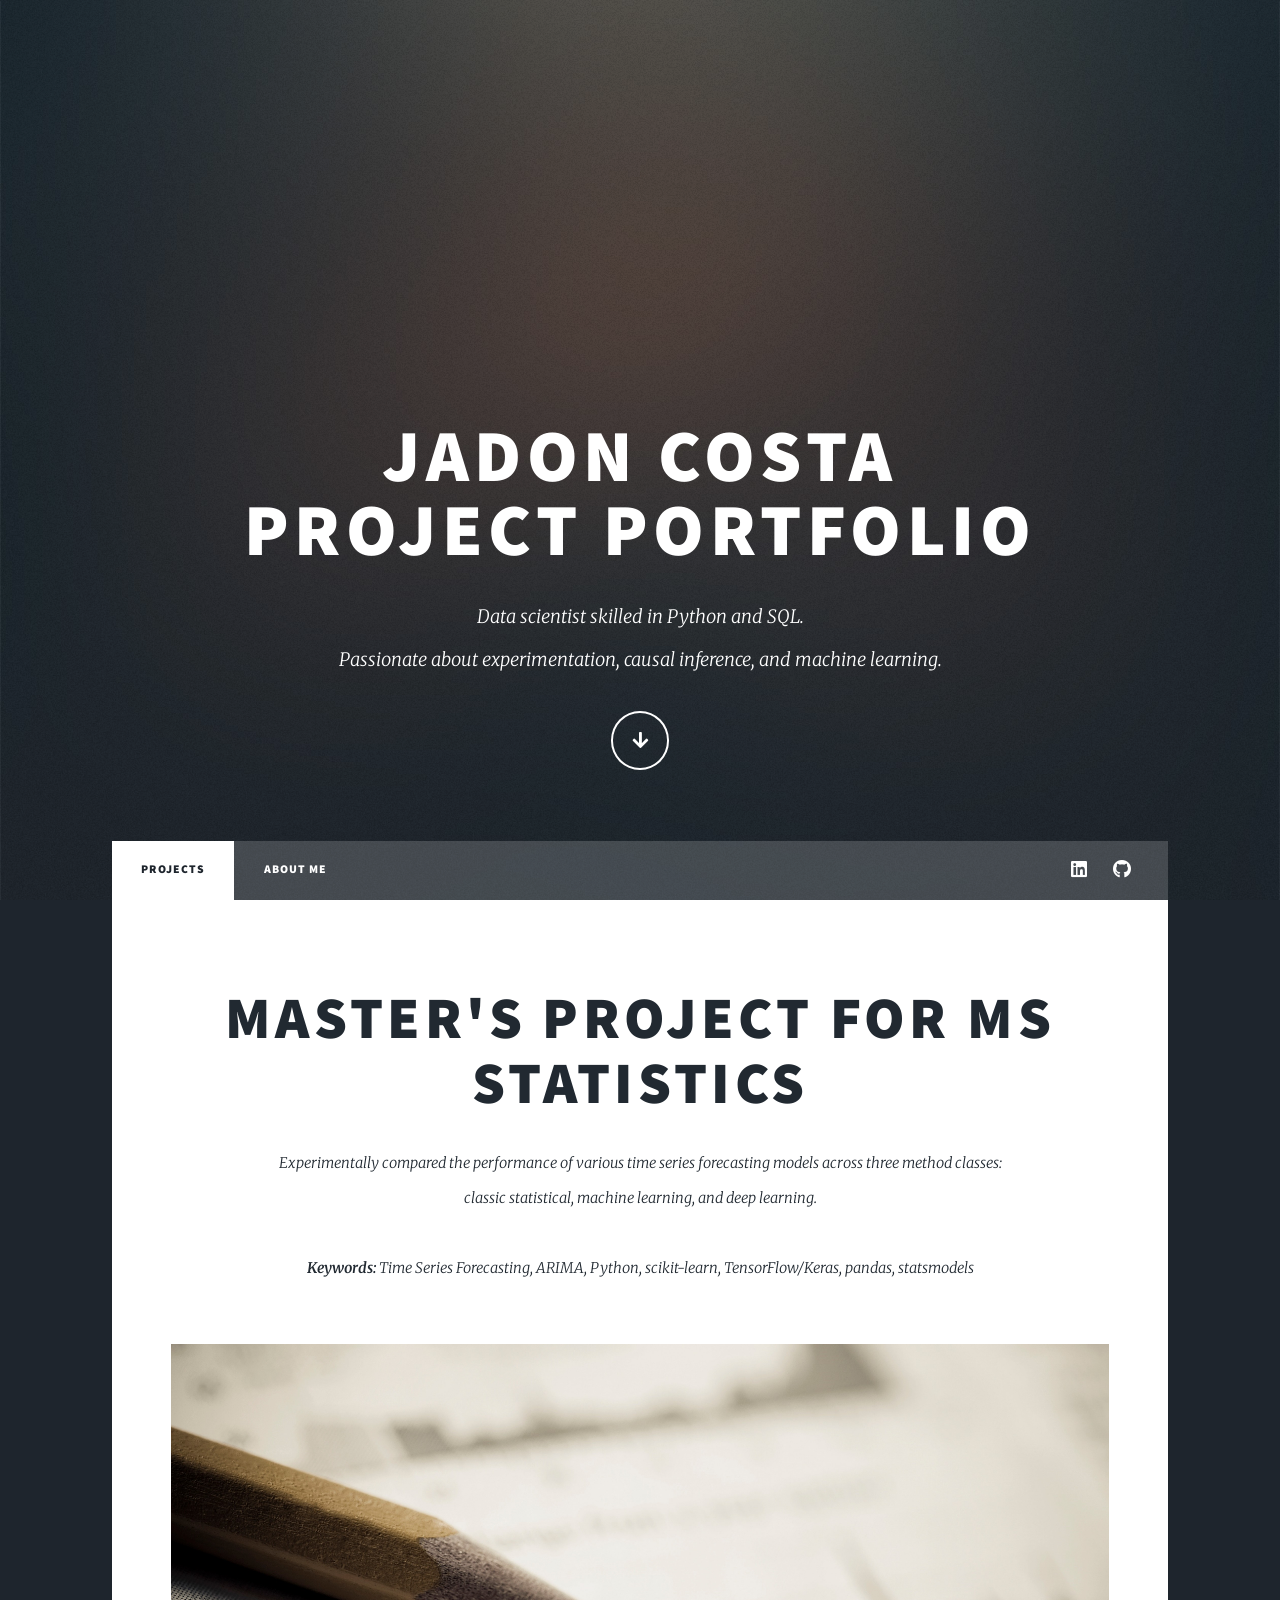
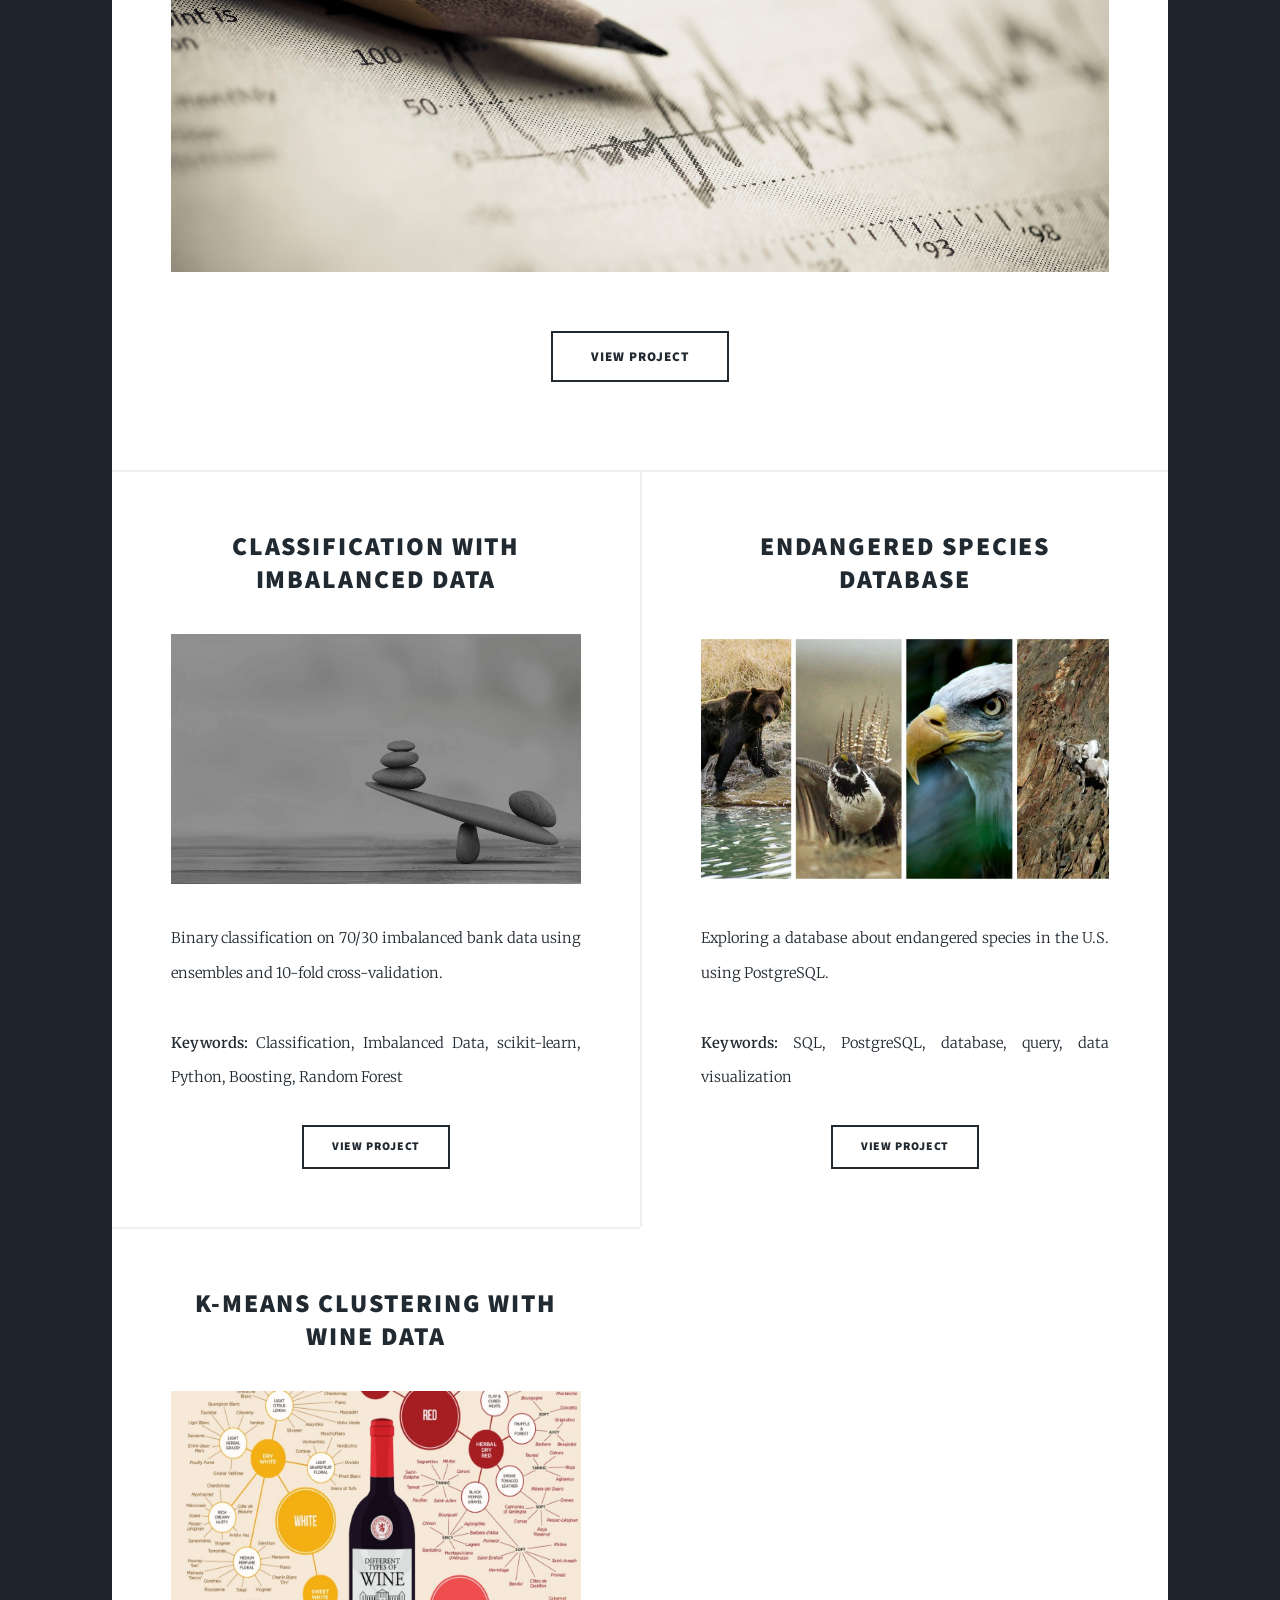
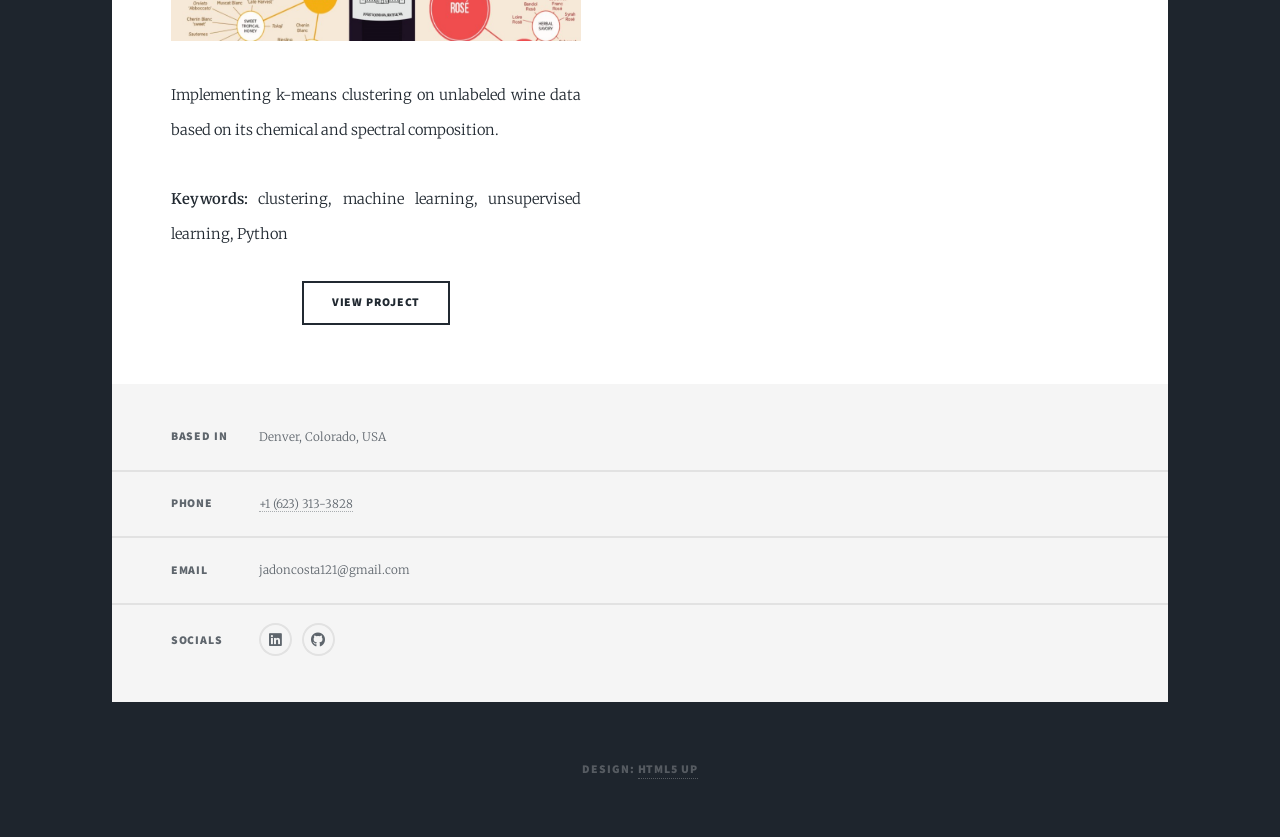
==== index.html @ 7e045af5 "Update Imbalanced Data card and link to README" ====
<!DOCTYPE HTML>
<!--
	Massively by HTML5 UP
	html5up.net | @ajlkn
	Free for personal and commercial use under the CCA 3.0 license (html5up.net/license)
-->
<html lang="en">
	<head>
		<title>Jadon Costa's Portfolio</title>
		<meta charset="utf-8" />
		<meta name="viewport" content="width=device-width, initial-scale=1" />
			<meta name="description" content="Data science portfolio of Jadon Costa: machine learning, time series forecasting, SQL, and data visualization projects in Python." />
			<link rel="icon" href="images/favicon.ico" sizes="any" />
			<link rel="icon" type="image/png" sizes="32x32" href="images/favicon-32.png" />
			<link rel="apple-touch-icon" href="images/apple-touch-icon.png" />
		<link rel="stylesheet" href="assets/css/main.css" />
		<noscript><link rel="stylesheet" href="assets/css/noscript.css" /></noscript>
	</head>
	<body class="is-preload">

		<!-- Wrapper -->
			<div id="wrapper" class="fade-in">

				<!-- Intro -->
					<div id="intro">
						<h1>Jadon Costa<br/> Project Portfolio</h1>
						<p>Data scientist skilled in Python and SQL.<br />
						Passionate about experimentation, causal inference, and machine learning.</p>
						<ul class="actions">
							<li><a href="#header" class="button icon solid solo fa-arrow-down scrolly">Continue</a></li>
						</ul>
					</div>

				<!-- Header -->
					<header id="header">
						<a href="index.html" class="logo">Project Portfolio</a>
					</header>

				<!-- Nav -->
					<nav id="nav">
						<ul class="links">
							<li class="active"><a href="index.html">Projects</a></li>
							<li><a href="generic.html">About Me</a></li>
						</ul>
						<ul class="icons">
							<li><a href="https://www.linkedin.com/in/jadon-costa/" class="icon brands alt fa-linkedin"><span class="label">LinkedIn</span></a></li>
							<li><a href="https://github.com/jadonc121" class="icon brands alt fa-github"><span class="label">GitHub</span></a></li>
						</ul>
					</nav>

				<!-- Main -->
					<div id="main">

						<!-- Featured Post - Master's Project: Time Series-->
							<article class="post featured">
								<header class="major">
									<h2><a href="https://github.com/jadonc121/MS-Statistics-Project">Master's Project for MS Statistics</a></h2>
									<!--<span><b>University of Colorado Denver</b></span>-->
									<p>Experimentally compared the performance of various time series 
									forecasting models across three method classes:<br /> 
									classic statistical, machine learning, and deep learning.<br /><br />
									<b>Keywords:</b> Time Series Forecasting, ARIMA, Python, scikit-learn, TensorFlow/Keras, pandas, statsmodels
								</p>
								</header>
								<a href="https://github.com/jadonc121/MS-Statistics-Project" class="image main"><img src="images/Picture1.jpg" alt="Pencil resting on a printed time series chart" /></a>
								<ul class="actions special">
									<li><a href="https://github.com/jadonc121/MS-Statistics-Project" class="button large">View Project</a></li>
								</ul>
							</article>

						<!-- Posts - Smaller Projects -->
							<section class="posts">

								<!--Imbalanced Dataset Project-->
								<article>
									<header>
										<h2><a href="https://github.com/jadonc121/Classification-with-Imbalanced-Data">Classification with Imbalanced Data</a></h2>
									</header>
									<a href="https://github.com/jadonc121/Classification-with-Imbalanced-Data" class="image fit"><img src="images/Picture2.jpg" alt="Stones balanced on a seesaw, illustrating imbalanced data" width="400" height="250"/></a>
									<p>Binary classification on 70/30 imbalanced bank data using ensembles and 10-fold cross-validation.<br /><br />
									<b>Keywords:</b> Classification, Imbalanced Data, scikit-learn, Python, Boosting, Random Forest
									</p>
									<ul class="actions special">
										<li><a href="https://github.com/jadonc121/Classification-with-Imbalanced-Data" class="button">View Project</a></li>
									</ul>
								</article>

									<!--Endangered Species Database Project-->
								<article>
									<header>
										<h2><a href="https://github.com/jadonc121/Endangered-Species-Database/blob/main/U.S.%20Endangered%20Species%20Database.ipynb">Endangered Species Database<br/>
									</header>
									<a href="https://github.com/jadonc121/Endangered-Species-Database/blob/main/U.S.%20Endangered%20Species%20Database.ipynb" class="image fit"><img src="images/animals1.jpg" alt="Collage of endangered U.S. wildlife: a grizzly bear, sage grouse, bald eagle, and bighorn sheep" width="400" height="250"/></a>
									<p>Exploring a database about endangered species in the U.S. using PostgreSQL.<br /><br />
									<b>Keywords:</b> SQL, PostgreSQL, database, query, data visualization
									</p>
									<ul class="actions special">
										<li><a href="https://github.com/jadonc121/Endangered-Species-Database/blob/main/U.S.%20Endangered%20Species%20Database.ipynb" class="button">View Project</a></li>
									</ul>
								</article>

									<!--K-means Clustering Project-->
								<article>
									<header>
										<h2><a href="https://github.com/jadonc121/K-means-Clustering-with-Wine-Data/blob/main/K%20Means%20Clustering%20on%20Wine%20Data.ipynb">K-means Clustering with Wine Data<br/>
									</header>
									<a href="https://github.com/jadonc121/K-means-Clustering-with-Wine-Data/blob/main/K%20Means%20Clustering%20on%20Wine%20Data.ipynb" class="image fit"><img src="images/wine5.jpg" alt="Infographic mapping wine types by flavor and grape variety" width="400" height="250"/></a>
									<p>Implementing k-means clustering on unlabeled wine data based on its chemical and spectral composition.<br /><br />
									<b>Keywords:</b> clustering, machine learning, unsupervised learning, Python
									</p>
									<ul class="actions special">
										<li><a href="https://github.com/jadonc121/K-means-Clustering-with-Wine-Data/blob/main/K%20Means%20Clustering%20on%20Wine%20Data.ipynb" class="button">View Project</a></li>
									</ul>
								</article>
							</section>


					</div>

				<!-- Footer -->
					<footer id="footer">
						<section class="split contact">
							<section class="alt">
								<h3>Based In</h3>
								<p>Denver, Colorado, USA</p>
							</section>
							<section>
								<h3>Phone</h3>
								<p><a href="tel:+16233133828">+1 (623) 313-3828</a></p>
							</section>
							<section>
								<h3>Email</h3>
								<p>jadoncosta121@gmail.com</p>
							</section>
							<section>
								<h3>Socials</h3>
								<ul class="icons alt">
									<li><a href="https://www.linkedin.com/in/jadon-costa/" class="icon brands alt fa-linkedin"><span class="label">LinkedIn</span></a></li>
									<li><a href="https://github.com/jadonc121" class="icon brands alt fa-github"><span class="label">GitHub</span></a></li>
								</ul>
							</section>
						</section>
					</footer>

				<!-- Copyright -->
					<div id="copyright">
						<ul><li>Design: <a href="https://html5up.net">HTML5 UP</a></li></ul>
					</div>

			</div>

		<!-- Scripts -->
			<script src="assets/js/jquery.min.js"></script>
			<script src="assets/js/jquery.scrollex.min.js"></script>
			<script src="assets/js/jquery.scrolly.min.js"></script>
			<script src="assets/js/browser.min.js"></script>
			<script src="assets/js/breakpoints.min.js"></script>
			<script src="assets/js/util.js"></script>
			<script src="assets/js/main.js"></script>

	</body>
</html>
---- assets/css/main.css ----
@import url(fontawesome-all.min.css);
@import url("https://fonts.googleapis.com/css?family=Merriweather:300,700,300italic,700italic|Source+Sans+Pro:900");

/*
	Massively by HTML5 UP
	html5up.net | @ajlkn
	Free for personal and commercial use under the CCA 3.0 license (html5up.net/license)
*/

html, body, div, span, applet, object,
iframe, h1, h2, h3, h4, h5, h6, p, blockquote,
pre, a, abbr, acronym, address, big, cite,
code, del, dfn, em, img, ins, kbd, q, s, samp,
small, strike, strong, sub, sup, tt, var, b,
u, i, center, dl, dt, dd, ol, ul, li, fieldset,
form, label, legend, table, caption, tbody,
tfoot, thead, tr, th, td, article, aside,
canvas, details, embed, figure, figcaption,
footer, header, hgroup, menu, nav, output, ruby,
section, summary, time, mark, audio, video {
	margin: 0;
	padding: 0;
	border: 0;
	font-size: 100%;
	font: inherit;
	vertical-align: baseline;}

article, aside, details, figcaption, figure,
footer, header, hgroup, menu, nav, section {
	display: block;}

body {
	line-height: 1;
}

ol, ul {
	list-style: none;
}

blockquote, q {
	quotes: none;
}

	blockquote:before, blockquote:after, q:before, q:after {
		content: '';
		content: none;
	}

table {
	border-collapse: collapse;
	border-spacing: 0;
}

body {
	-webkit-text-size-adjust: none;
}

mark {
	background-color: transparent;
	color: inherit;
}

input::-moz-focus-inner {
	border: 0;
	padding: 0;
}

input, select, textarea {
	-moz-appearance: none;
	-webkit-appearance: none;
	-ms-appearance: none;
	appearance: none;
}

/* Basic */

	@-ms-viewport {
		width: device-width;
	}

	body {
		-ms-overflow-style: scrollbar;
	}

	@media screen and (max-width: 480px) {

		html, body {
			min-width: 320px;
		}

	}

	html {
		box-sizing: border-box;
	}

	*, *:before, *:after {
		box-sizing: inherit;
	}

	body {
		background-color: #1e252d;
	}

		body.is-preload *, body.is-preload *:before, body.is-preload *:after {
			-moz-animation: none !important;
			-webkit-animation: none !important;
			-ms-animation: none !important;
			animation: none !important;
			-moz-transition: none !important;
			-webkit-transition: none !important;
			-ms-transition: none !important;
			transition: none !important;
		}

/* Type */

	html {
		font-size: 16pt;
	}

		@media screen and (max-width: 1680px) {

			html {
				font-size: 12pt;
			}

		}

		@media screen and (max-width: 1280px) {

			html {
				font-size: 11pt;
			}

		}

		@media screen and (max-width: 360px) {

			html {
				font-size: 10pt;
			}

		}

	body {
		color: #212931;
	}

	body, input, select, textarea {
		font-family: "Merriweather", Georgia, serif;
		font-weight: 300;
		font-size: 1rem;
		line-height: 2.375;
	}

	a {
		-moz-transition: color 0.2s ease-in-out, background-color 0.2s ease-in-out, border-color 0.2s ease-in-out, box-shadow 0.2s ease-in-out;
		-webkit-transition: color 0.2s ease-in-out, background-color 0.2s ease-in-out, border-color 0.2s ease-in-out, box-shadow 0.2s ease-in-out;
		-ms-transition: color 0.2s ease-in-out, background-color 0.2s ease-in-out, border-color 0.2s ease-in-out, box-shadow 0.2s ease-in-out;
		transition: color 0.2s ease-in-out, background-color 0.2s ease-in-out, border-color 0.2s ease-in-out, box-shadow 0.2s ease-in-out;
		border-bottom: dotted 1px;
		text-decoration: none;
	}

		a:hover {
			border-bottom-color: transparent;
		}

	strong, b {
		font-weight: 600;
	}

	em, i {
		font-style: italic;
	}

	p {
		text-align: justify;
		margin: 0 0 2rem 0;
	}

	h1, h2, h3, h4, h5, h6 {
		font-family: "Source Sans Pro", Helvetica, sans-serif;
		font-weight: 900;
		line-height: 1.5;
		letter-spacing: 0.075em;
		text-transform: uppercase;
		margin: 0 0 1rem 0;
	}

		h1 a, h2 a, h3 a, h4 a, h5 a, h6 a {
			border-bottom: 0;
			color: inherit;
			text-decoration: none;
		}

	h1 {
		font-size: 4rem;
		line-height: 1.1;
		margin: 0 0 2rem 0;
	}

	h2 {
		font-size: 1.75rem;
		line-height: 1.3;
		margin: 0 0 1.5rem 0;
	}

	h3 {
		font-size: 1.25rem;
		margin: 0 0 1.5rem 0;
	}

	h4 {
		font-size: 1rem;
	}

	h5 {
		font-size: 0.9rem;
	}

	h6 {
		font-size: 0.8rem;
	}

	sub {
		font-size: 0.8rem;
		position: relative;
		top: 0.5rem;
	}

	sup {
		font-size: 0.8rem;
		position: relative;
		top: -0.5rem;
	}

	blockquote {
		border-left: solid 4px;
		font-style: italic;
		margin: 0 0 2rem 0;
		padding: 0.5rem 0 0.5rem 2rem;
	}

	code {
		border: solid 2px;
		font-family: "Courier New", monospace;
		font-size: 0.9rem;
		margin: 0 0.25rem;
		padding: 0.25rem 0.65rem;
	}

	pre {
		-webkit-overflow-scrolling: touch;
		font-family: "Courier New", monospace;
		font-size: 0.9rem;
		margin: 0 0 2rem 0;
	}

		pre code {
			display: block;
			line-height: 1.75;
			padding: 1rem 1.5rem;
			overflow-x: auto;
		}

	hr {
		border: 0;
		border-bottom: solid 2px;
		margin: 3rem 0;
	}

		hr.major {
			margin: 5rem 0;
		}

	.align-left {
		text-align: left;
	}

	.align-center {
		text-align: center;
	}

	.align-right {
		text-align: right;
	}

	input, select, textarea {
		color: #212931;
	}

	a {
		color: #212931;
		border-bottom-color: rgba(33, 41, 49, 0.5);
	}

		a:hover {
			border-bottom-color: transparent;
			color: #18bfef !important;
		}

	strong, b {
		color: #212931;
	}

	h1, h2, h3, h4, h5, h6 {
		color: #212931;
	}

	blockquote {
		border-left-color: #eeeeee;
	}

	code {
		background: rgba(220, 220, 220, 0.25);
		border-color: #eeeeee;
	}

	hr {
		border-bottom-color: #eeeeee;
	}

/* Row */

	.row {
		display: flex;
		flex-wrap: wrap;
		box-sizing: border-box;
		align-items: stretch;
	}

		.row > * {
			box-sizing: border-box;
		}

		.row.gtr-uniform > * > :last-child {
			margin-bottom: 0;
		}

		.row.aln-left {
			justify-content: flex-start;
		}

		.row.aln-center {
			justify-content: center;
		}

		.row.aln-right {
			justify-content: flex-end;
		}

		.row.aln-top {
			align-items: flex-start;
		}

		.row.aln-middle {
			align-items: center;
		}

		.row.aln-bottom {
			align-items: flex-end;
		}

		.row > .imp {
			order: -1;
		}

		.row > .col-1 {
			width: 8.33333%;
		}

		.row > .off-1 {
			margin-left: 8.33333%;
		}

		.row > .col-2 {
			width: 16.66667%;
		}

		.row > .off-2 {
			margin-left: 16.66667%;
		}

		.row > .col-3 {
			width: 25%;
		}

		.row > .off-3 {
			margin-left: 25%;
		}

		.row > .col-4 {
			width: 33.33333%;
		}

		.row > .off-4 {
			margin-left: 33.33333%;
		}

		.row > .col-5 {
			width: 41.66667%;
		}

		.row > .off-5 {
			margin-left: 41.66667%;
		}

		.row > .col-6 {
			width: 50%;
		}

		.row > .off-6 {
			margin-left: 50%;
		}

		.row > .col-7 {
			width: 58.33333%;
		}

		.row > .off-7 {
			margin-left: 58.33333%;
		}

		.row > .col-8 {
			width: 66.66667%;
		}

		.row > .off-8 {
			margin-left: 66.66667%;
		}

		.row > .col-9 {
			width: 75%;
		}

		.row > .off-9 {
			margin-left: 75%;
		}

		.row > .col-10 {
			width: 83.33333%;
		}

		.row > .off-10 {
			margin-left: 83.33333%;
		}

		.row > .col-11 {
			width: 91.66667%;
		}

		.row > .off-11 {
			margin-left: 91.66667%;
		}

		.row > .col-12 {
			width: 100%;
		}

		.row > .off-12 {
			margin-left: 100%;
		}

		.row.gtr-0 {
			margin-top: 0;
			margin-left: 0rem;
		}

			.row.gtr-0 > * {
				padding: 0 0 0 0rem;
			}

			.row.gtr-0.gtr-uniform {
				margin-top: 0rem;
			}

				.row.gtr-0.gtr-uniform > * {
					padding-top: 0rem;
				}

		.row.gtr-25 {
			margin-top: 0;
			margin-left: -0.375rem;
		}

			.row.gtr-25 > * {
				padding: 0 0 0 0.375rem;
			}

			.row.gtr-25.gtr-uniform {
				margin-top: -0.375rem;
			}

				.row.gtr-25.gtr-uniform > * {
					padding-top: 0.375rem;
				}

		.row.gtr-50 {
			margin-top: 0;
			margin-left: -0.75rem;
		}

			.row.gtr-50 > * {
				padding: 0 0 0 0.75rem;
			}

			.row.gtr-50.gtr-uniform {
				margin-top: -0.75rem;
			}

				.row.gtr-50.gtr-uniform > * {
					padding-top: 0.75rem;
				}

		.row {
			margin-top: 0;
			margin-left: -1.5rem;
		}

			.row > * {
				padding: 0 0 0 1.5rem;
			}

			.row.gtr-uniform {
				margin-top: -1.5rem;
			}

				.row.gtr-uniform > * {
					padding-top: 1.5rem;
				}

		.row.gtr-150 {
			margin-top: 0;
			margin-left: -2.25rem;
		}

			.row.gtr-150 > * {
				padding: 0 0 0 2.25rem;
			}

			.row.gtr-150.gtr-uniform {
				margin-top: -2.25rem;
			}

				.row.gtr-150.gtr-uniform > * {
					padding-top: 2.25rem;
				}

		.row.gtr-200 {
			margin-top: 0;
			margin-left: -3rem;
		}

			.row.gtr-200 > * {
				padding: 0 0 0 3rem;
			}

			.row.gtr-200.gtr-uniform {
				margin-top: -3rem;
			}

				.row.gtr-200.gtr-uniform > * {
					padding-top: 3rem;
				}

		@media screen and (max-width: 1680px) {

			.row {
				display: flex;
				flex-wrap: wrap;
				box-sizing: border-box;
				align-items: stretch;
			}

				.row > * {
					box-sizing: border-box;
				}

				.row.gtr-uniform > * > :last-child {
					margin-bottom: 0;
				}

				.row.aln-left {
					justify-content: flex-start;
				}

				.row.aln-center {
					justify-content: center;
				}

				.row.aln-right {
					justify-content: flex-end;
				}

				.row.aln-top {
					align-items: flex-start;
				}

				.row.aln-middle {
					align-items: center;
				}

				.row.aln-bottom {
					align-items: flex-end;
				}

				.row > .imp-xlarge {
					order: -1;
				}

				.row > .col-1-xlarge {
					width: 8.33333%;
				}

				.row > .off-1-xlarge {
					margin-left: 8.33333%;
				}

				.row > .col-2-xlarge {
					width: 16.66667%;
				}

				.row > .off-2-xlarge {
					margin-left: 16.66667%;
				}

				.row > .col-3-xlarge {
					width: 25%;
				}

				.row > .off-3-xlarge {
					margin-left: 25%;
				}

				.row > .col-4-xlarge {
					width: 33.33333%;
				}

				.row > .off-4-xlarge {
					margin-left: 33.33333%;
				}

				.row > .col-5-xlarge {
					width: 41.66667%;
				}

				.row > .off-5-xlarge {
					margin-left: 41.66667%;
				}

				.row > .col-6-xlarge {
					width: 50%;
				}

				.row > .off-6-xlarge {
					margin-left: 50%;
				}

				.row > .col-7-xlarge {
					width: 58.33333%;
				}

				.row > .off-7-xlarge {
					margin-left: 58.33333%;
				}

				.row > .col-8-xlarge {
					width: 66.66667%;
				}

				.row > .off-8-xlarge {
					margin-left: 66.66667%;
				}

				.row > .col-9-xlarge {
					width: 75%;
				}

				.row > .off-9-xlarge {
					margin-left: 75%;
				}

				.row > .col-10-xlarge {
					width: 83.33333%;
				}

				.row > .off-10-xlarge {
					margin-left: 83.33333%;
				}

				.row > .col-11-xlarge {
					width: 91.66667%;
				}

				.row > .off-11-xlarge {
					margin-left: 91.66667%;
				}

				.row > .col-12-xlarge {
					width: 100%;
				}

				.row > .off-12-xlarge {
					margin-left: 100%;
				}

				.row.gtr-0 {
					margin-top: 0;
					margin-left: 0rem;
				}

					.row.gtr-0 > * {
						padding: 0 0 0 0rem;
					}

					.row.gtr-0.gtr-uniform {
						margin-top: 0rem;
					}

						.row.gtr-0.gtr-uniform > * {
							padding-top: 0rem;
						}

				.row.gtr-25 {
					margin-top: 0;
					margin-left: -0.375rem;
				}

					.row.gtr-25 > * {
						padding: 0 0 0 0.375rem;
					}

					.row.gtr-25.gtr-uniform {
						margin-top: -0.375rem;
					}

						.row.gtr-25.gtr-uniform > * {
							padding-top: 0.375rem;
						}

				.row.gtr-50 {
					margin-top: 0;
					margin-left: -0.75rem;
				}

					.row.gtr-50 > * {
						padding: 0 0 0 0.75rem;
					}

					.row.gtr-50.gtr-uniform {
						margin-top: -0.75rem;
					}

						.row.gtr-50.gtr-uniform > * {
							padding-top: 0.75rem;
						}

				.row {
					margin-top: 0;
					margin-left: -1.5rem;
				}

					.row > * {
						padding: 0 0 0 1.5rem;
					}

					.row.gtr-uniform {
						margin-top: -1.5rem;
					}

						.row.gtr-uniform > * {
							padding-top: 1.5rem;
						}

				.row.gtr-150 {
					margin-top: 0;
					margin-left: -2.25rem;
				}

					.row.gtr-150 > * {
						padding: 0 0 0 2.25rem;
					}

					.row.gtr-150.gtr-uniform {
						margin-top: -2.25rem;
					}

						.row.gtr-150.gtr-uniform > * {
							padding-top: 2.25rem;
						}

				.row.gtr-200 {
					margin-top: 0;
					margin-left: -3rem;
				}

					.row.gtr-200 > * {
						padding: 0 0 0 3rem;
					}

					.row.gtr-200.gtr-uniform {
						margin-top: -3rem;
					}

						.row.gtr-200.gtr-uniform > * {
							padding-top: 3rem;
						}

		}

		@media screen and (max-width: 1280px) {

			.row {
				display: flex;
				flex-wrap: wrap;
				box-sizing: border-box;
				align-items: stretch;
			}

				.row > * {
					box-sizing: border-box;
				}

				.row.gtr-uniform > * > :last-child {
					margin-bottom: 0;
				}

				.row.aln-left {
					justify-content: flex-start;
				}

				.row.aln-center {
					justify-content: center;
				}

				.row.aln-right {
					justify-content: flex-end;
				}

				.row.aln-top {
					align-items: flex-start;
				}

				.row.aln-middle {
					align-items: center;
				}

				.row.aln-bottom {
					align-items: flex-end;
				}

				.row > .imp-large {
					order: -1;
				}

				.row > .col-1-large {
					width: 8.33333%;
				}

				.row > .off-1-large {
					margin-left: 8.33333%;
				}

				.row > .col-2-large {
					width: 16.66667%;
				}

				.row > .off-2-large {
					margin-left: 16.66667%;
				}

				.row > .col-3-large {
					width: 25%;
				}

				.row > .off-3-large {
					margin-left: 25%;
				}

				.row > .col-4-large {
					width: 33.33333%;
				}

				.row > .off-4-large {
					margin-left: 33.33333%;
				}

				.row > .col-5-large {
					width: 41.66667%;
				}

				.row > .off-5-large {
					margin-left: 41.66667%;
				}

				.row > .col-6-large {
					width: 50%;
				}

				.row > .off-6-large {
					margin-left: 50%;
				}

				.row > .col-7-large {
					width: 58.33333%;
				}

				.row > .off-7-large {
					margin-left: 58.33333%;
				}

				.row > .col-8-large {
					width: 66.66667%;
				}

				.row > .off-8-large {
					margin-left: 66.66667%;
				}

				.row > .col-9-large {
					width: 75%;
				}

				.row > .off-9-large {
					margin-left: 75%;
				}

				.row > .col-10-large {
					width: 83.33333%;
				}

				.row > .off-10-large {
					margin-left: 83.33333%;
				}

				.row > .col-11-large {
					width: 91.66667%;
				}

				.row > .off-11-large {
					margin-left: 91.66667%;
				}

				.row > .col-12-large {
					width: 100%;
				}

				.row > .off-12-large {
					margin-left: 100%;
				}

				.row.gtr-0 {
					margin-top: 0;
					margin-left: 0rem;
				}

					.row.gtr-0 > * {
						padding: 0 0 0 0rem;
					}

					.row.gtr-0.gtr-uniform {
						margin-top: 0rem;
					}

						.row.gtr-0.gtr-uniform > * {
							padding-top: 0rem;
						}

				.row.gtr-25 {
					margin-top: 0;
					margin-left: -0.375rem;
				}

					.row.gtr-25 > * {
						padding: 0 0 0 0.375rem;
					}

					.row.gtr-25.gtr-uniform {
						margin-top: -0.375rem;
					}

						.row.gtr-25.gtr-uniform > * {
							padding-top: 0.375rem;
						}

				.row.gtr-50 {
					margin-top: 0;
					margin-left: -0.75rem;
				}

					.row.gtr-50 > * {
						padding: 0 0 0 0.75rem;
					}

					.row.gtr-50.gtr-uniform {
						margin-top: -0.75rem;
					}

						.row.gtr-50.gtr-uniform > * {
							padding-top: 0.75rem;
						}

				.row {
					margin-top: 0;
					margin-left: -1.5rem;
				}

					.row > * {
						padding: 0 0 0 1.5rem;
					}

					.row.gtr-uniform {
						margin-top: -1.5rem;
					}

						.row.gtr-uniform > * {
							padding-top: 1.5rem;
						}

				.row.gtr-150 {
					margin-top: 0;
					margin-left: -2.25rem;
				}

					.row.gtr-150 > * {
						padding: 0 0 0 2.25rem;
					}

					.row.gtr-150.gtr-uniform {
						margin-top: -2.25rem;
					}

						.row.gtr-150.gtr-uniform > * {
							padding-top: 2.25rem;
						}

				.row.gtr-200 {
					margin-top: 0;
					margin-left: -3rem;
				}

					.row.gtr-200 > * {
						padding: 0 0 0 3rem;
					}

					.row.gtr-200.gtr-uniform {
						margin-top: -3rem;
					}

						.row.gtr-200.gtr-uniform > * {
							padding-top: 3rem;
						}

		}

		@media screen and (max-width: 980px) {

			.row {
				display: flex;
				flex-wrap: wrap;
				box-sizing: border-box;
				align-items: stretch;
			}

				.row > * {
					box-sizing: border-box;
				}

				.row.gtr-uniform > * > :last-child {
					margin-bottom: 0;
				}

				.row.aln-left {
					justify-content: flex-start;
				}

				.row.aln-center {
					justify-content: center;
				}

				.row.aln-right {
					justify-content: flex-end;
				}

				.row.aln-top {
					align-items: flex-start;
				}

				.row.aln-middle {
					align-items: center;
				}

				.row.aln-bottom {
					align-items: flex-end;
				}

				.row > .imp-medium {
					order: -1;
				}

				.row > .col-1-medium {
					width: 8.33333%;
				}

				.row > .off-1-medium {
					margin-left: 8.33333%;
				}

				.row > .col-2-medium {
					width: 16.66667%;
				}

				.row > .off-2-medium {
					margin-left: 16.66667%;
				}

				.row > .col-3-medium {
					width: 25%;
				}

				.row > .off-3-medium {
					margin-left: 25%;
				}

				.row > .col-4-medium {
					width: 33.33333%;
				}

				.row > .off-4-medium {
					margin-left: 33.33333%;
				}

				.row > .col-5-medium {
					width: 41.66667%;
				}

				.row > .off-5-medium {
					margin-left: 41.66667%;
				}

				.row > .col-6-medium {
					width: 50%;
				}

				.row > .off-6-medium {
					margin-left: 50%;
				}

				.row > .col-7-medium {
					width: 58.33333%;
				}

				.row > .off-7-medium {
					margin-left: 58.33333%;
				}

				.row > .col-8-medium {
					width: 66.66667%;
				}

				.row > .off-8-medium {
					margin-left: 66.66667%;
				}

				.row > .col-9-medium {
					width: 75%;
				}

				.row > .off-9-medium {
					margin-left: 75%;
				}

				.row > .col-10-medium {
					width: 83.33333%;
				}

				.row > .off-10-medium {
					margin-left: 83.33333%;
				}

				.row > .col-11-medium {
					width: 91.66667%;
				}

				.row > .off-11-medium {
					margin-left: 91.66667%;
				}

				.row > .col-12-medium {
					width: 100%;
				}

				.row > .off-12-medium {
					margin-left: 100%;
				}

				.row.gtr-0 {
					margin-top: 0;
					margin-left: 0rem;
				}

					.row.gtr-0 > * {
						padding: 0 0 0 0rem;
					}

					.row.gtr-0.gtr-uniform {
						margin-top: 0rem;
					}

						.row.gtr-0.gtr-uniform > * {
							padding-top: 0rem;
						}

				.row.gtr-25 {
					margin-top: 0;
					margin-left: -0.375rem;
				}

					.row.gtr-25 > * {
						padding: 0 0 0 0.375rem;
					}

					.row.gtr-25.gtr-uniform {
						margin-top: -0.375rem;
					}

						.row.gtr-25.gtr-uniform > * {
							padding-top: 0.375rem;
						}

				.row.gtr-50 {
					margin-top: 0;
					margin-left: -0.75rem;
				}

					.row.gtr-50 > * {
						padding: 0 0 0 0.75rem;
					}

					.row.gtr-50.gtr-uniform {
						margin-top: -0.75rem;
					}

						.row.gtr-50.gtr-uniform > * {
							padding-top: 0.75rem;
						}

				.row {
					margin-top: 0;
					margin-left: -1.5rem;
				}

					.row > * {
						padding: 0 0 0 1.5rem;
					}

					.row.gtr-uniform {
						margin-top: -1.5rem;
					}

						.row.gtr-uniform > * {
							padding-top: 1.5rem;
						}

				.row.gtr-150 {
					margin-top: 0;
					margin-left: -2.25rem;
				}

					.row.gtr-150 > * {
						padding: 0 0 0 2.25rem;
					}

					.row.gtr-150.gtr-uniform {
						margin-top: -2.25rem;
					}

						.row.gtr-150.gtr-uniform > * {
							padding-top: 2.25rem;
						}

				.row.gtr-200 {
					margin-top: 0;
					margin-left: -3rem;
				}

					.row.gtr-200 > * {
						padding: 0 0 0 3rem;
					}

					.row.gtr-200.gtr-uniform {
						margin-top: -3rem;
					}

						.row.gtr-200.gtr-uniform > * {
							padding-top: 3rem;
						}

		}

		@media screen and (max-width: 736px) {

			.row {
				display: flex;
				flex-wrap: wrap;
				box-sizing: border-box;
				align-items: stretch;
			}

				.row > * {
					box-sizing: border-box;
				}

				.row.gtr-uniform > * > :last-child {
					margin-bottom: 0;
				}

				.row.aln-left {
					justify-content: flex-start;
				}

				.row.aln-center {
					justify-content: center;
				}

				.row.aln-right {
					justify-content: flex-end;
				}

				.row.aln-top {
					align-items: flex-start;
				}

				.row.aln-middle {
					align-items: center;
				}

				.row.aln-bottom {
					align-items: flex-end;
				}

				.row > .imp-small {
					order: -1;
				}

				.row > .col-1-small {
					width: 8.33333%;
				}

				.row > .off-1-small {
					margin-left: 8.33333%;
				}

				.row > .col-2-small {
					width: 16.66667%;
				}

				.row > .off-2-small {
					margin-left: 16.66667%;
				}

				.row > .col-3-small {
					width: 25%;
				}

				.row > .off-3-small {
					margin-left: 25%;
				}

				.row > .col-4-small {
					width: 33.33333%;
				}

				.row > .off-4-small {
					margin-left: 33.33333%;
				}

				.row > .col-5-small {
					width: 41.66667%;
				}

				.row > .off-5-small {
					margin-left: 41.66667%;
				}

				.row > .col-6-small {
					width: 50%;
				}

				.row > .off-6-small {
					margin-left: 50%;
				}

				.row > .col-7-small {
					width: 58.33333%;
				}

				.row > .off-7-small {
					margin-left: 58.33333%;
				}

				.row > .col-8-small {
					width: 66.66667%;
				}

				.row > .off-8-small {
					margin-left: 66.66667%;
				}

				.row > .col-9-small {
					width: 75%;
				}

				.row > .off-9-small {
					margin-left: 75%;
				}

				.row > .col-10-small {
					width: 83.33333%;
				}

				.row > .off-10-small {
					margin-left: 83.33333%;
				}

				.row > .col-11-small {
					width: 91.66667%;
				}

				.row > .off-11-small {
					margin-left: 91.66667%;
				}

				.row > .col-12-small {
					width: 100%;
				}

				.row > .off-12-small {
					margin-left: 100%;
				}

				.row.gtr-0 {
					margin-top: 0;
					margin-left: 0rem;
				}

					.row.gtr-0 > * {
						padding: 0 0 0 0rem;
					}

					.row.gtr-0.gtr-uniform {
						margin-top: 0rem;
					}

						.row.gtr-0.gtr-uniform > * {
							padding-top: 0rem;
						}

				.row.gtr-25 {
					margin-top: 0;
					margin-left: -0.375rem;
				}

					.row.gtr-25 > * {
						padding: 0 0 0 0.375rem;
					}

					.row.gtr-25.gtr-uniform {
						margin-top: -0.375rem;
					}

						.row.gtr-25.gtr-uniform > * {
							padding-top: 0.375rem;
						}

				.row.gtr-50 {
					margin-top: 0;
					margin-left: -0.75rem;
				}

					.row.gtr-50 > * {
						padding: 0 0 0 0.75rem;
					}

					.row.gtr-50.gtr-uniform {
						margin-top: -0.75rem;
					}

						.row.gtr-50.gtr-uniform > * {
							padding-top: 0.75rem;
						}

				.row {
					margin-top: 0;
					margin-left: -1.5rem;
				}

					.row > * {
						padding: 0 0 0 1.5rem;
					}

					.row.gtr-uniform {
						margin-top: -1.5rem;
					}

						.row.gtr-uniform > * {
							padding-top: 1.5rem;
						}

				.row.gtr-150 {
					margin-top: 0;
					margin-left: -2.25rem;
				}

					.row.gtr-150 > * {
						padding: 0 0 0 2.25rem;
					}

					.row.gtr-150.gtr-uniform {
						margin-top: -2.25rem;
					}

						.row.gtr-150.gtr-uniform > * {
							padding-top: 2.25rem;
						}

				.row.gtr-200 {
					margin-top: 0;
					margin-left: -3rem;
				}

					.row.gtr-200 > * {
						padding: 0 0 0 3rem;
					}

					.row.gtr-200.gtr-uniform {
						margin-top: -3rem;
					}

						.row.gtr-200.gtr-uniform > * {
							padding-top: 3rem;
						}

		}

		@media screen and (max-width: 480px) {

			.row {
				display: flex;
				flex-wrap: wrap;
				box-sizing: border-box;
				align-items: stretch;
			}

				.row > * {
					box-sizing: border-box;
				}

				.row.gtr-uniform > * > :last-child {
					margin-bottom: 0;
				}

				.row.aln-left {
					justify-content: flex-start;
				}

				.row.aln-center {
					justify-content: center;
				}

				.row.aln-right {
					justify-content: flex-end;
				}

				.row.aln-top {
					align-items: flex-start;
				}

				.row.aln-middle {
					align-items: center;
				}

				.row.aln-bottom {
					align-items: flex-end;
				}

				.row > .imp-xsmall {
					order: -1;
				}

				.row > .col-1-xsmall {
					width: 8.33333%;
				}

				.row > .off-1-xsmall {
					margin-left: 8.33333%;
				}

				.row > .col-2-xsmall {
					width: 16.66667%;
				}

				.row > .off-2-xsmall {
					margin-left: 16.66667%;
				}

				.row > .col-3-xsmall {
					width: 25%;
				}

				.row > .off-3-xsmall {
					margin-left: 25%;
				}

				.row > .col-4-xsmall {
					width: 33.33333%;
				}

				.row > .off-4-xsmall {
					margin-left: 33.33333%;
				}

				.row > .col-5-xsmall {
					width: 41.66667%;
				}

				.row > .off-5-xsmall {
					margin-left: 41.66667%;
				}

				.row > .col-6-xsmall {
					width: 50%;
				}

				.row > .off-6-xsmall {
					margin-left: 50%;
				}

				.row > .col-7-xsmall {
					width: 58.33333%;
				}

				.row > .off-7-xsmall {
					margin-left: 58.33333%;
				}

				.row > .col-8-xsmall {
					width: 66.66667%;
				}

				.row > .off-8-xsmall {
					margin-left: 66.66667%;
				}

				.row > .col-9-xsmall {
					width: 75%;
				}

				.row > .off-9-xsmall {
					margin-left: 75%;
				}

				.row > .col-10-xsmall {
					width: 83.33333%;
				}

				.row > .off-10-xsmall {
					margin-left: 83.33333%;
				}

				.row > .col-11-xsmall {
					width: 91.66667%;
				}

				.row > .off-11-xsmall {
					margin-left: 91.66667%;
				}

				.row > .col-12-xsmall {
					width: 100%;
				}

				.row > .off-12-xsmall {
					margin-left: 100%;
				}

				.row.gtr-0 {
					margin-top: 0;
					margin-left: 0rem;
				}

					.row.gtr-0 > * {
						padding: 0 0 0 0rem;
					}

					.row.gtr-0.gtr-uniform {
						margin-top: 0rem;
					}

						.row.gtr-0.gtr-uniform > * {
							padding-top: 0rem;
						}

				.row.gtr-25 {
					margin-top: 0;
					margin-left: -0.375rem;
				}

					.row.gtr-25 > * {
						padding: 0 0 0 0.375rem;
					}

					.row.gtr-25.gtr-uniform {
						margin-top: -0.375rem;
					}

						.row.gtr-25.gtr-uniform > * {
							padding-top: 0.375rem;
						}

				.row.gtr-50 {
					margin-top: 0;
					margin-left: -0.75rem;
				}

					.row.gtr-50 > * {
						padding: 0 0 0 0.75rem;
					}

					.row.gtr-50.gtr-uniform {
						margin-top: -0.75rem;
					}

						.row.gtr-50.gtr-uniform > * {
							padding-top: 0.75rem;
						}

				.row {
					margin-top: 0;
					margin-left: -1.5rem;
				}

					.row > * {
						padding: 0 0 0 1.5rem;
					}

					.row.gtr-uniform {
						margin-top: -1.5rem;
					}

						.row.gtr-uniform > * {
							padding-top: 1.5rem;
						}

				.row.gtr-150 {
					margin-top: 0;
					margin-left: -2.25rem;
				}

					.row.gtr-150 > * {
						padding: 0 0 0 2.25rem;
					}

					.row.gtr-150.gtr-uniform {
						margin-top: -2.25rem;
					}

						.row.gtr-150.gtr-uniform > * {
							padding-top: 2.25rem;
						}

				.row.gtr-200 {
					margin-top: 0;
					margin-left: -3rem;
				}

					.row.gtr-200 > * {
						padding: 0 0 0 3rem;
					}

					.row.gtr-200.gtr-uniform {
						margin-top: -3rem;
					}

						.row.gtr-200.gtr-uniform > * {
							padding-top: 3rem;
						}

		}

		@media screen and (max-width: 360px) {

			.row {
				display: flex;
				flex-wrap: wrap;
				box-sizing: border-box;
				align-items: stretch;
			}

				.row > * {
					box-sizing: border-box;
				}

				.row.gtr-uniform > * > :last-child {
					margin-bottom: 0;
				}

				.row.aln-left {
					justify-content: flex-start;
				}

				.row.aln-center {
					justify-content: center;
				}

				.row.aln-right {
					justify-content: flex-end;
				}

				.row.aln-top {
					align-items: flex-start;
				}

				.row.aln-middle {
					align-items: center;
				}

				.row.aln-bottom {
					align-items: flex-end;
				}

				.row > .imp-xxsmall {
					order: -1;
				}

				.row > .col-1-xxsmall {
					width: 8.33333%;
				}

				.row > .off-1-xxsmall {
					margin-left: 8.33333%;
				}

				.row > .col-2-xxsmall {
					width: 16.66667%;
				}

				.row > .off-2-xxsmall {
					margin-left: 16.66667%;
				}

				.row > .col-3-xxsmall {
					width: 25%;
				}

				.row > .off-3-xxsmall {
					margin-left: 25%;
				}

				.row > .col-4-xxsmall {
					width: 33.33333%;
				}

				.row > .off-4-xxsmall {
					margin-left: 33.33333%;
				}

				.row > .col-5-xxsmall {
					width: 41.66667%;
				}

				.row > .off-5-xxsmall {
					margin-left: 41.66667%;
				}

				.row > .col-6-xxsmall {
					width: 50%;
				}

				.row > .off-6-xxsmall {
					margin-left: 50%;
				}

				.row > .col-7-xxsmall {
					width: 58.33333%;
				}

				.row > .off-7-xxsmall {
					margin-left: 58.33333%;
				}

				.row > .col-8-xxsmall {
					width: 66.66667%;
				}

				.row > .off-8-xxsmall {
					margin-left: 66.66667%;
				}

				.row > .col-9-xxsmall {
					width: 75%;
				}

				.row > .off-9-xxsmall {
					margin-left: 75%;
				}

				.row > .col-10-xxsmall {
					width: 83.33333%;
				}

				.row > .off-10-xxsmall {
					margin-left: 83.33333%;
				}

				.row > .col-11-xxsmall {
					width: 91.66667%;
				}

				.row > .off-11-xxsmall {
					margin-left: 91.66667%;
				}

				.row > .col-12-xxsmall {
					width: 100%;
				}

				.row > .off-12-xxsmall {
					margin-left: 100%;
				}

				.row.gtr-0 {
					margin-top: 0;
					margin-left: 0rem;
				}

					.row.gtr-0 > * {
						padding: 0 0 0 0rem;
					}

					.row.gtr-0.gtr-uniform {
						margin-top: 0rem;
					}

						.row.gtr-0.gtr-uniform > * {
							padding-top: 0rem;
						}

				.row.gtr-25 {
					margin-top: 0;
					margin-left: -0.375rem;
				}

					.row.gtr-25 > * {
						padding: 0 0 0 0.375rem;
					}

					.row.gtr-25.gtr-uniform {
						margin-top: -0.375rem;
					}

						.row.gtr-25.gtr-uniform > * {
							padding-top: 0.375rem;
						}

				.row.gtr-50 {
					margin-top: 0;
					margin-left: -0.75rem;
				}

					.row.gtr-50 > * {
						padding: 0 0 0 0.75rem;
					}

					.row.gtr-50.gtr-uniform {
						margin-top: -0.75rem;
					}

						.row.gtr-50.gtr-uniform > * {
							padding-top: 0.75rem;
						}

				.row {
					margin-top: 0;
					margin-left: -1.5rem;
				}

					.row > * {
						padding: 0 0 0 1.5rem;
					}

					.row.gtr-uniform {
						margin-top: -1.5rem;
					}

						.row.gtr-uniform > * {
							padding-top: 1.5rem;
						}

				.row.gtr-150 {
					margin-top: 0;
					margin-left: -2.25rem;
				}

					.row.gtr-150 > * {
						padding: 0 0 0 2.25rem;
					}

					.row.gtr-150.gtr-uniform {
						margin-top: -2.25rem;
					}

						.row.gtr-150.gtr-uniform > * {
							padding-top: 2.25rem;
						}

				.row.gtr-200 {
					margin-top: 0;
					margin-left: -3rem;
				}

					.row.gtr-200 > * {
						padding: 0 0 0 3rem;
					}

					.row.gtr-200.gtr-uniform {
						margin-top: -3rem;
					}

						.row.gtr-200.gtr-uniform > * {
							padding-top: 3rem;
						}

		}

/* Box */

	.box {
		border: solid 2px;
		margin-bottom: 2rem;
		padding: 1.5rem;
	}

		.box > :last-child,
		.box > :last-child > :last-child,
		.box > :last-child > :last-child > :last-child {
			margin-bottom: 0;
		}

		.box.alt {
			border: 0;
			border-radius: 0;
			padding: 0;
		}

	.box {
		border-color: #eeeeee;
	}

/* Button */

	input[type="submit"],
	input[type="reset"],
	input[type="button"],
	button,
	.button {
		-moz-appearance: none;
		-webkit-appearance: none;
		-ms-appearance: none;
		appearance: none;
		-moz-transition: background-color 0.2s ease-in-out, box-shadow 0.2s ease-in-out, color 0.2s ease-in-out;
		-webkit-transition: background-color 0.2s ease-in-out, box-shadow 0.2s ease-in-out, color 0.2s ease-in-out;
		-ms-transition: background-color 0.2s ease-in-out, box-shadow 0.2s ease-in-out, color 0.2s ease-in-out;
		transition: background-color 0.2s ease-in-out, box-shadow 0.2s ease-in-out, color 0.2s ease-in-out;
		border: 0;
		border-radius: 0;
		cursor: pointer;
		display: inline-block;
		font-family: "Source Sans Pro", Helvetica, sans-serif;
		font-size: 0.8rem;
		font-weight: 900;
		letter-spacing: 0.075em;
		height: 3rem;
		line-height: 3rem;
		padding: 0 2rem;
		text-align: center;
		text-decoration: none;
		text-transform: uppercase;
		white-space: nowrap;
	}

		input[type="submit"].icon:before,
		input[type="reset"].icon:before,
		input[type="button"].icon:before,
		button.icon:before,
		.button.icon:before {
			margin-right: 0.5rem;
		}

		input[type="submit"].icon.solo,
		input[type="reset"].icon.solo,
		input[type="button"].icon.solo,
		button.icon.solo,
		.button.icon.solo {
			position: relative;
			width: 4rem;
			height: 4rem;
			line-height: 4rem;
			border-radius: 4rem;
			text-indent: 4rem;
			overflow: hidden;
			padding: 0;
			white-space: nowrap;
		}

			input[type="submit"].icon.solo:before,
			input[type="reset"].icon.solo:before,
			input[type="button"].icon.solo:before,
			button.icon.solo:before,
			.button.icon.solo:before {
				position: absolute;
				display: block;
				top: 0;
				left: 0;
				width: inherit;
				height: inherit;
				line-height: inherit;
				font-size: 1.25rem;
				margin-right: 0;
				text-align: center;
				text-indent: 0;
			}

		input[type="submit"].fit,
		input[type="reset"].fit,
		input[type="button"].fit,
		button.fit,
		.button.fit {
			width: 100%;
		}

		input[type="submit"].small,
		input[type="reset"].small,
		input[type="button"].small,
		button.small,
		.button.small {
			font-size: 0.7rem;
			height: 2.5rem;
			line-height: 2.5rem;
			padding: 0 1.5rem;
		}

		input[type="submit"].large,
		input[type="reset"].large,
		input[type="button"].large,
		button.large,
		.button.large {
			font-size: 0.9rem;
			height: 3.5rem;
			line-height: 3.5rem;
			padding: 0 2.75rem;
		}

		@media screen and (max-width: 980px) {

			input[type="submit"],
			input[type="reset"],
			input[type="button"],
			button,
			.button {
				font-size: 0.9rem;
				height: 3.25rem;
				line-height: 3.25rem;
			}

				input[type="submit"].large,
				input[type="reset"].large,
				input[type="button"].large,
				button.large,
				.button.large {
					font-size: 1rem;
					height: 3.75rem;
					line-height: 3.75rem;
				}

		}

		input[type="submit"].disabled, input[type="submit"]:disabled,
		input[type="reset"].disabled,
		input[type="reset"]:disabled,
		input[type="button"].disabled,
		input[type="button"]:disabled,
		button.disabled,
		button:disabled,
		.button.disabled,
		.button:disabled {
			pointer-events: none;
			opacity: 0.25;
		}

	input[type="submit"],
	input[type="reset"],
	input[type="button"],
	button,
	.button {
		background-color: transparent;
		box-shadow: inset 0 0 0 2px #212931;
		color: #212931 !important;
	}

		input[type="submit"]:hover,
		input[type="reset"]:hover,
		input[type="button"]:hover,
		button:hover,
		.button:hover {
			box-shadow: inset 0 0 0 2px #18bfef;
			color: #18bfef !important;
		}

		input[type="submit"].primary,
		input[type="reset"].primary,
		input[type="button"].primary,
		button.primary,
		.button.primary {
			background-color: #212931;
			box-shadow: none;
			color: #ffffff !important;
		}

			input[type="submit"].primary:hover,
			input[type="reset"].primary:hover,
			input[type="button"].primary:hover,
			button.primary:hover,
			.button.primary:hover {
				background-color: #18bfef;
			}

/* Form */

	form {
		margin: 0 0 2rem 0;
	}

		form > :last-child {
			margin-bottom: 0;
		}

		form > .fields {
			display: -moz-flex;
			display: -webkit-flex;
			display: -ms-flex;
			display: flex;
			-moz-flex-wrap: wrap;
			-webkit-flex-wrap: wrap;
			-ms-flex-wrap: wrap;
			flex-wrap: wrap;
			width: calc(100% + 3rem);
			margin: -1.5rem 0 2rem -1.5rem;
		}

			form > .fields > .field {
				-moz-flex-grow: 0;
				-webkit-flex-grow: 0;
				-ms-flex-grow: 0;
				flex-grow: 0;
				-moz-flex-shrink: 0;
				-webkit-flex-shrink: 0;
				-ms-flex-shrink: 0;
				flex-shrink: 0;
				padding: 1.5rem 0 0 1.5rem;
				width: calc(100% - 1.5rem);
			}

				form > .fields > .field.half {
					width: calc(50% - 0.75rem);
				}

				form > .fields > .field.third {
					width: calc(100%/3 - 0.5rem);
				}

				form > .fields > .field.quarter {
					width: calc(25% - 0.375rem);
				}

		@media screen and (max-width: 480px) {

			form > .fields {
				width: calc(100% + 3rem);
				margin: -1.5rem 0 2rem -1.5rem;
			}

				form > .fields > .field {
					padding: 1.5rem 0 0 1.5rem;
					width: calc(100% - 1.5rem);
				}

					form > .fields > .field.half {
						width: calc(100% - 1.5rem);
					}

					form > .fields > .field.third {
						width: calc(100% - 1.5rem);
					}

					form > .fields > .field.quarter {
						width: calc(100% - 1.5rem);
					}

		}

	label {
		display: block;
		font-family: "Source Sans Pro", Helvetica, sans-serif;
		font-weight: 900;
		line-height: 1.5;
		letter-spacing: 0.075em;
		font-size: 0.8rem;
		text-transform: uppercase;
		margin: 0 0 0.75rem 0;
	}

		@media screen and (max-width: 980px) {

			label {
				font-size: 0.9rem;
			}

		}

	input[type="text"],
	input[type="password"],
	input[type="email"],
	select,
	textarea {
		-moz-appearance: none;
		-webkit-appearance: none;
		-ms-appearance: none;
		appearance: none;
		background: transparent;
		border-radius: 0;
		border: solid 2px;
		color: inherit;
		display: block;
		outline: 0;
		padding: 0 1rem;
		text-decoration: none;
		width: 100%;
	}

		input[type="text"]:invalid,
		input[type="password"]:invalid,
		input[type="email"]:invalid,
		select:invalid,
		textarea:invalid {
			box-shadow: none;
		}

	select {
		background-size: 1.25rem;
		background-repeat: no-repeat;
		background-position: calc(100% - 1rem) center;
		height: 3rem;
		padding-right: 3rem;
		text-overflow: ellipsis;
	}

		select:focus::-ms-value {
			background-color: transparent;
		}

		select::-ms-expand {
			display: none;
		}

	input[type="text"],
	input[type="password"],
	input[type="email"],
	select {
		height: 3rem;
	}

	textarea {
		padding: 0.75rem 1rem;
	}

	input[type="checkbox"],
	input[type="radio"] {
		-moz-appearance: none;
		-webkit-appearance: none;
		-ms-appearance: none;
		appearance: none;
		display: block;
		float: left;
		margin-right: -2rem;
		opacity: 0;
		width: 1rem;
		z-index: -1;
	}

		input[type="checkbox"] + label,
		input[type="radio"] + label {
			text-decoration: none;
			cursor: pointer;
			display: inline-block;
			font-size: 1rem;
			letter-spacing: 0;
			font-family: "Merriweather", Georgia, serif;
			text-transform: none;
			font-weight: 300;
			padding-left: 2.8rem;
			padding-right: 1rem;
			position: relative;
		}

			input[type="checkbox"] + label:before,
			input[type="radio"] + label:before {
				-moz-osx-font-smoothing: grayscale;
				-webkit-font-smoothing: antialiased;
				display: inline-block;
				font-style: normal;
				font-variant: normal;
				text-rendering: auto;
				line-height: 1;
				text-transform: none !important;
				font-family: 'Font Awesome 5 Free';
				font-weight: 900;
			}

			input[type="checkbox"] + label:before,
			input[type="radio"] + label:before {
				border-radius: 0;
				border: solid 2px;
				content: '';
				display: inline-block;
				font-size: 0.8rem;
				height: 1.8rem;
				left: 0;
				line-height: 1.65rem;
				position: absolute;
				text-align: center;
				top: -0.125rem;
				width: 1.8rem;
			}

		input[type="checkbox"]:checked + label:before,
		input[type="radio"]:checked + label:before {
			content: '\f00c';
		}

	input[type="checkbox"] + label:before {
		border-radius: 0;
	}

	input[type="radio"] + label:before {
		border-radius: 100%;
	}

	::-webkit-input-placeholder {
		opacity: 1.0;
	}

	:-moz-placeholder {
		opacity: 1.0;
	}

	::-moz-placeholder {
		opacity: 1.0;
	}

	:-ms-input-placeholder {
		opacity: 1.0;
	}

	label {
		color: #212931;
	}

	input[type="text"],
	input[type="password"],
	input[type="email"],
	select,
	textarea {
		border-color: #eeeeee;
	}

		input[type="text"]:focus,
		input[type="password"]:focus,
		input[type="email"]:focus,
		select:focus,
		textarea:focus {
			border-color: #18bfef;
		}

	select {
		background-image: url("data:image/svg+xml;charset=utf8,%3Csvg xmlns='http://www.w3.org/2000/svg' width='40' height='40' preserveAspectRatio='none' viewBox='0 0 40 40'%3E%3Cpath d='M9.4,12.3l10.4,10.4l10.4-10.4c0.2-0.2,0.5-0.4,0.9-0.4c0.3,0,0.6,0.1,0.9,0.4l3.3,3.3c0.2,0.2,0.4,0.5,0.4,0.9 c0,0.4-0.1,0.6-0.4,0.9L20.7,31.9c-0.2,0.2-0.5,0.4-0.9,0.4c-0.3,0-0.6-0.1-0.9-0.4L4.3,17.3c-0.2-0.2-0.4-0.5-0.4-0.9 c0-0.4,0.1-0.6,0.4-0.9l3.3-3.3c0.2-0.2,0.5-0.4,0.9-0.4S9.1,12.1,9.4,12.3z' fill='%23eeeeee' /%3E%3C/svg%3E");
	}

		select option {
			background-color: #ffffff;
			color: #212931;
		}

	.select-wrapper:before {
		color: #eeeeee;
	}

	input[type="checkbox"] + label,
	input[type="radio"] + label {
		color: #212931;
	}

		input[type="checkbox"] + label:before,
		input[type="radio"] + label:before {
			border-color: #eeeeee;
		}

	input[type="checkbox"]:checked + label:before,
	input[type="radio"]:checked + label:before {
		background-color: #212931;
		border-color: #212931;
		color: #ffffff;
	}

	input[type="checkbox"]:focus + label:before,
	input[type="radio"]:focus + label:before {
		border-color: #18bfef;
	}

	::-webkit-input-placeholder {
		color: #909498 !important;
	}

	:-moz-placeholder {
		color: #909498 !important;
	}

	::-moz-placeholder {
		color: #909498 !important;
	}

	:-ms-input-placeholder {
		color: #909498 !important;
	}

	.formerize-placeholder {
		color: #909498 !important;
	}

/* Icon */

	.icon {
		text-decoration: none;
		border-bottom: none;
		position: relative;
	}

		.icon:before {
			-moz-osx-font-smoothing: grayscale;
			-webkit-font-smoothing: antialiased;
			display: inline-block;
			font-style: normal;
			font-variant: normal;
			text-rendering: auto;
			line-height: 1;
			text-transform: none !important;
			font-family: 'Font Awesome 5 Free';
			font-weight: 400;
		}

		.icon > .label {
			display: none;
		}

		.icon:before {
			line-height: inherit;
		}

		.icon.solid:before {
			font-weight: 900;
		}

		.icon.brands:before {
			font-family: 'Font Awesome 5 Brands';
		}

/* Image */

	.image {
		border: 0;
		display: inline-block;
		position: relative;
	}

		.image img {
			display: block;
		}

		.image.left, .image.right {
			max-width: 40%;
		}

			.image.left img, .image.right img {
				width: 100%;
			}

		.image.left {
			float: left;
			margin: 0 2rem 2rem 0;
			top: 0.75rem;
		}

		.image.right {
			float: right;
			margin: 0 0 2rem 2rem;
			top: 0.75rem;
		}

		.image.fit {
			display: block;
			margin: 2.5rem 0;
			width: 100%;
		}

			.image.fit:first-child {
				margin-top: 0;
			}

			.image.fit img {
				width: 100%;
			}

		.image.main {
			display: block;
			margin: 4rem 0;
			width: 100%;
		}

			.image.main:first-child {
				margin-top: 0;
			}

			.image.main img {
				width: 100%;
			}

		@media screen and (max-width: 736px) {

			.image.fit {
				margin: 2rem 0;
			}

			.image.main {
				margin: 2rem 0;
			}

		}

	a.image {
		overflow: hidden;
	}

		a.image img {
			-moz-transition: -moz-transform 0.2s ease-out;
			-webkit-transition: -webkit-transform 0.2s ease-out;
			-ms-transition: -ms-transform 0.2s ease-out;
			transition: transform 0.2s ease-out;
		}

		a.image:hover img {
			-moz-transform: scale(1.05);
			-webkit-transform: scale(1.05);
			-ms-transform: scale(1.05);
			transform: scale(1.05);
		}

/* Actions */

	ul.actions {
		display: -moz-flex;
		display: -webkit-flex;
		display: -ms-flex;
		display: flex;
		cursor: default;
		list-style: none;
		margin-left: -1rem;
		padding-left: 0;
	}

		ul.actions li {
			padding: 0 0 0 1rem;
			vertical-align: middle;
		}

		ul.actions.special {
			-moz-justify-content: center;
			-webkit-justify-content: center;
			-ms-justify-content: center;
			justify-content: center;
			width: 100%;
			margin-left: 0;
		}

			ul.actions.special li:first-child {
				padding-left: 0;
			}

		ul.actions.stacked {
			-moz-flex-direction: column;
			-webkit-flex-direction: column;
			-ms-flex-direction: column;
			flex-direction: column;
			margin-left: 0;
		}

			ul.actions.stacked li {
				padding: 1.3rem 0 0 0;
			}

				ul.actions.stacked li:first-child {
					padding-top: 0;
				}

		ul.actions.fit {
			width: calc(100% + 1rem);
		}

			ul.actions.fit li {
				-moz-flex-grow: 1;
				-webkit-flex-grow: 1;
				-ms-flex-grow: 1;
				flex-grow: 1;
				-moz-flex-shrink: 1;
				-webkit-flex-shrink: 1;
				-ms-flex-shrink: 1;
				flex-shrink: 1;
				width: 100%;
			}

				ul.actions.fit li > * {
					width: 100%;
				}

			ul.actions.fit.stacked {
				width: 100%;
			}

		@media screen and (max-width: 480px) {

			ul.actions:not(.fixed) {
				-moz-flex-direction: column;
				-webkit-flex-direction: column;
				-ms-flex-direction: column;
				flex-direction: column;
				margin-left: 0;
				width: 100% !important;
			}

				ul.actions:not(.fixed) li {
					-moz-flex-grow: 1;
					-webkit-flex-grow: 1;
					-ms-flex-grow: 1;
					flex-grow: 1;
					-moz-flex-shrink: 1;
					-webkit-flex-shrink: 1;
					-ms-flex-shrink: 1;
					flex-shrink: 1;
					padding: 1rem 0 0 0;
					text-align: center;
					width: 100%;
				}

					ul.actions:not(.fixed) li > * {
						width: 100%;
					}

					ul.actions:not(.fixed) li:first-child {
						padding-top: 0;
					}

					ul.actions:not(.fixed) li input[type="submit"],
					ul.actions:not(.fixed) li input[type="reset"],
					ul.actions:not(.fixed) li input[type="button"],
					ul.actions:not(.fixed) li button,
					ul.actions:not(.fixed) li .button {
						width: 100%;
					}

						ul.actions:not(.fixed) li input[type="submit"].icon:before,
						ul.actions:not(.fixed) li input[type="reset"].icon:before,
						ul.actions:not(.fixed) li input[type="button"].icon:before,
						ul.actions:not(.fixed) li button.icon:before,
						ul.actions:not(.fixed) li .button.icon:before {
							margin-left: -0.5rem;
						}

		}

/* Icons */

	ul.icons {
		cursor: default;
		list-style: none;
		padding-left: 0;
	}

		ul.icons li {
			display: inline-block;
			padding: 0 0.5rem 0 0;
			vertical-align: middle;
		}

			ul.icons li:last-child {
				padding-right: 0;
			}

			ul.icons li .icon:before {
				width: 2.25rem;
				height: 2.25rem;
				line-height: 2.25rem;
				display: inline-block;
				text-align: center;
				border-radius: 100%;
				font-size: 1.25rem;
			}

		ul.icons.alt li .icon:before {
			-moz-transition: color 0.2s ease-in-out, background-color 0.2s ease-in-out, border-color 0.2s ease-in-out, box-shadow 0.2s ease-in-out;
			-webkit-transition: color 0.2s ease-in-out, background-color 0.2s ease-in-out, border-color 0.2s ease-in-out, box-shadow 0.2s ease-in-out;
			-ms-transition: color 0.2s ease-in-out, background-color 0.2s ease-in-out, border-color 0.2s ease-in-out, box-shadow 0.2s ease-in-out;
			transition: color 0.2s ease-in-out, background-color 0.2s ease-in-out, border-color 0.2s ease-in-out, box-shadow 0.2s ease-in-out;
			font-size: 1rem;
		}

/* List */

	ol {
		list-style: decimal;
		margin: 0 0 2rem 0;
		padding-left: 1.25rem;
	}

		ol li {
			padding-left: 0.25rem;
		}

	ul {
		list-style: disc;
		margin: 0 0 2rem 0;
		padding-left: 1rem;
	}

		ul li {
			padding-left: 0.5rem;
		}

		ul.divided {
			list-style: none;
			padding-left: 0;
		}

			ul.divided li {
				border-top: solid 1px;
				padding: 0.5rem 0;
			}

				ul.divided li:first-child {
					border-top: 0;
					padding-top: 0;
				}

	dl {
		margin: 0 0 2rem 0;
	}

		dl dt {
			display: block;
			font-weight: 600;
			margin: 0 0 1rem 0;
		}

		dl dd {
			margin-left: 2rem;
		}

	ul.divided li {
		border-top-color: #eeeeee;
	}

	ul.icons li a.icon:hover:before {
		color: #18bfef;
	}

	ul.icons.alt li .icon:before {
		box-shadow: inset 0 0 0 2px #eeeeee;
	}

	ul.icons.alt li a.icon:hover:before {
		box-shadow: inset 0 0 0 2px #18bfef;
	}

/* Section/Article */

	section.special, article.special {
		text-align: center;
	}

	header {
		cursor: default;
	}

		header > .date {
			display: block;
			font-size: 0.8rem;
			height: 1;
			margin: 0 0 1rem 0;
			position: relative;
		}

		header > p {
			font-style: italic;
		}

		header > h1 + p {
			font-size: 1.1rem;
			margin-top: -0.5rem;
			line-height: 2;
		}

		header > h2 + p {
			font-size: 1rem;
			margin-top: -0.75rem;
		}

		header > h3 + p {
			font-size: 0.9rem;
			margin-top: -0.75rem;
		}

		header > h4 + p {
			font-size: 0.8rem;
			margin-top: -0.75rem;
		}

		header.major {
			margin: 0 0 4rem 0;
			text-align: center;
		}

			header.major > :last-child {
				margin-bottom: 0;
			}

			header.major > p {
				margin-top: 0;
				text-align: center;
			}

			header.major > .date {
				font-size: 1rem;
				margin: 0 0 4rem 0;
			}

				header.major > .date:before, header.major > .date:after {
					content: '';
					display: block;
					position: absolute;
					top: 50%;
					width: calc(50% - 6rem);
					border-top: solid 2px;
				}

				header.major > .date:before {
					left: 0;
				}

				header.major > .date:after {
					right: 0;
				}

		@media screen and (max-width: 980px) {

			header br {
				display: none;
			}

		}

		@media screen and (max-width: 736px) {

			header.major {
				margin: 0 0 2rem 0;
			}

		}

	header.major .date:before, header.major .date:after {
		border-top-color: #eeeeee;
	}

/* Table */

	.table-wrapper {
		-webkit-overflow-scrolling: touch;
		overflow-x: auto;
	}

	table {
		margin: 0 0 2rem 0;
		width: 100%;
	}

		table tbody tr {
			border: solid 1px;
			border-left: 0;
			border-right: 0;
		}

		table td {
			padding: 0.75rem 0.75rem;
		}

		table th {
			font-family: "Source Sans Pro", Helvetica, sans-serif;
			font-size: 0.8rem;
			font-weight: 900;
			letter-spacing: 0.075em;
			line-height: 1.5;
			padding: 0 0.75rem 0.75rem 0.75rem;
			text-align: left;
			text-transform: uppercase;
		}

			@media screen and (max-width: 980px) {

				table th {
					font-size: 0.9rem;
				}

			}

		table thead {
			border-bottom: solid 2px;
		}

		table tfoot {
			border-top: solid 2px;
		}

		table.alt {
			border-collapse: separate;
		}

			table.alt tbody tr td {
				border: solid 1px;
				border-left-width: 0;
				border-top-width: 0;
			}

				table.alt tbody tr td:first-child {
					border-left-width: 1px;
				}

			table.alt tbody tr:first-child td {
				border-top-width: 1px;
			}

			table.alt thead {
				border-bottom: 0;
			}

			table.alt tfoot {
				border-top: 0;
			}

	table tbody tr {
		border-color: #eeeeee;
	}

		table tbody tr:nth-child(2n + 1) {
			background-color: rgba(220, 220, 220, 0.25);
		}

	table th {
		color: #212931;
	}

	table thead {
		border-bottom-color: #eeeeee;
	}

	table tfoot {
		border-top-color: #eeeeee;
	}

	table.alt tbody tr td {
		border-color: #eeeeee;
	}

/* Pagination */

	.pagination {
		display: -moz-inline-flex;
		display: -webkit-inline-flex;
		display: -ms-inline-flex;
		display: inline-flex;
		-moz-user-select: none;
		-webkit-user-select: none;
		-ms-user-select: none;
		user-select: none;
		cursor: default;
		list-style: none;
		margin: 0 0 2rem 2px;
		padding: 0;
	}

		.pagination a, .pagination span {
			-moz-transition: background-color 0.2s ease-in-out, border-color 0.2s ease-in-out, box-shadow 0.2s ease-in-out, color 0.2s ease-in-out;
			-webkit-transition: background-color 0.2s ease-in-out, border-color 0.2s ease-in-out, box-shadow 0.2s ease-in-out, color 0.2s ease-in-out;
			-ms-transition: background-color 0.2s ease-in-out, border-color 0.2s ease-in-out, box-shadow 0.2s ease-in-out, color 0.2s ease-in-out;
			transition: background-color 0.2s ease-in-out, border-color 0.2s ease-in-out, box-shadow 0.2s ease-in-out, color 0.2s ease-in-out;
			border: solid 2px;
			display: inline-block;
			font-family: "Source Sans Pro", Helvetica, sans-serif;
			font-size: 0.8rem;
			font-weight: 900;
			height: 3rem;
			letter-spacing: 0.075em;
			line-height: calc(3rem - 4px);
			margin-left: -2px;
			min-width: 3rem;
			position: relative;
			text-align: center;
			text-decoration: none;
			text-transform: uppercase;
		}

		.pagination .next, .pagination .previous {
			text-decoration: none;
			padding: 0 1.75rem;
		}

			.pagination .next:before, .pagination .previous:before {
				-moz-osx-font-smoothing: grayscale;
				-webkit-font-smoothing: antialiased;
				display: inline-block;
				font-style: normal;
				font-variant: normal;
				text-rendering: auto;
				line-height: 1;
				text-transform: none !important;
				font-family: 'Font Awesome 5 Free';
				font-weight: 900;
			}

			.pagination .next:before, .pagination .previous:before {
				display: inline-block;
				color: inherit !important;
				line-height: inherit;
			}

		.pagination .previous:before {
			content: '\f104';
			margin-right: 0.9375em;
		}

		.pagination .next:before {
			content: '\f105';
			float: right;
			margin-left: 0.9375em;
		}

		@media screen and (max-width: 980px) {

			.pagination a, .pagination span {
				font-size: 0.9rem;
			}

		}

		@media screen and (max-width: 480px) {

			.pagination .page, .pagination .extra {
				display: none;
			}

		}

	.pagination a, .pagination span {
		border-color: #eeeeee;
	}

	.pagination a {
		color: #212931 !important;
	}

		.pagination a:hover {
			color: #18bfef !important;
			border-color: #18bfef;
			z-index: 1;
		}

			.pagination a:hover + a,
			.pagination a:hover + span {
				border-left-color: #18bfef;
			}

		.pagination a.active {
			background-color: #eeeeee;
		}

	.pagination span {
		color: #eeeeee;
	}

/* Wrapper */

	#wrapper {
		-moz-transition: opacity 0.5s ease;
		-webkit-transition: opacity 0.5s ease;
		-ms-transition: opacity 0.5s ease;
		transition: opacity 0.5s ease;
		position: relative;
		z-index: 1;
		overflow: hidden;
	}

		#wrapper > .bg {
			position: absolute;
			top: 0;
			left: 0;
			width: 100%;
			height: 100%;
			background-color: #212931;
			background-image: url("../../images/overlay.png"), linear-gradient(0deg, rgba(0, 0, 0, 0.1), rgba(0, 0, 0, 0.1)), url("../../images/bg.jpg");
			background-size: auto,								auto,														100% auto;
			background-position: center,								center,														top center;
			background-repeat: repeat,								no-repeat,													no-repeat;
			background-attachment: scroll,								scroll,														scroll;
			z-index: -1;
		}

			#wrapper > .bg.fixed {
				position: fixed;
				width: 100vw;
				height: 100vh;
			}

		#wrapper.fade-in:before {
			pointer-events: none;
			-moz-transition: opacity 1s ease-in-out;
			-webkit-transition: opacity 1s ease-in-out;
			-ms-transition: opacity 1s ease-in-out;
			transition: opacity 1s ease-in-out;
			-moz-transition-delay: 0.75s;
			-webkit-transition-delay: 0.75s;
			-ms-transition-delay: 0.75s;
			transition-delay: 0.75s;
			background: #1e252d;
			content: '';
			display: block;
			height: 100%;
			left: 0;
			opacity: 0;
			position: fixed;
			top: 0;
			width: 100%;
		}

		body.is-preload #wrapper.fade-in:before {
			opacity: 1;
		}

		@media screen and (orientation: portrait) {

			#wrapper > .bg {
				background-size: auto,								auto,														auto 175%;
			}

		}

/* Intro */

	#intro {
		color: #ffffff;
		padding: 8rem 4rem 6rem 4rem ;
		-moz-align-items: center;
		-webkit-align-items: center;
		-ms-align-items: center;
		align-items: center;
		display: -moz-flex;
		display: -webkit-flex;
		display: -ms-flex;
		display: flex;
		-moz-flex-direction: column;
		-webkit-flex-direction: column;
		-ms-flex-direction: column;
		flex-direction: column;
		-moz-justify-content: -moz-flex-end;
		-webkit-justify-content: -webkit-flex-end;
		-ms-justify-content: -ms-flex-end;
		justify-content: flex-end;
		-moz-transition: opacity 1s ease, -moz-transform 1s ease;
		-webkit-transition: opacity 1s ease, -webkit-transform 1s ease;
		-ms-transition: opacity 1s ease, -ms-transform 1s ease;
		transition: opacity 1s ease, transform 1s ease;
		position: relative;
		cursor: default;
		text-align: center;
		z-index: 1;
		min-height: 100vh;
	}

		#intro input, #intro select, #intro textarea {
			color: #ffffff;
		}

		#intro a {
			color: #ffffff;
			border-bottom-color: rgba(255, 255, 255, 0.5);
		}

			#intro a:hover {
				border-bottom-color: transparent;
				color: #18bfef !important;
			}

		#intro strong, #intro b {
			color: #ffffff;
		}

		#intro h1, #intro h2, #intro h3, #intro h4, #intro h5, #intro h6 {
			color: #ffffff;
		}

		#intro blockquote {
			border-left-color: #ffffff;
		}

		#intro code {
			background: rgba(255, 255, 255, 0.075);
			border-color: #ffffff;
		}

		#intro hr {
			border-bottom-color: #ffffff;
		}

		#intro input[type="submit"],
		#intro input[type="reset"],
		#intro input[type="button"],
		#intro button,
		#intro .button {
			background-color: transparent;
			box-shadow: inset 0 0 0 2px #ffffff;
			color: #ffffff !important;
		}

			#intro input[type="submit"]:hover,
			#intro input[type="reset"]:hover,
			#intro input[type="button"]:hover,
			#intro button:hover,
			#intro .button:hover {
				box-shadow: inset 0 0 0 2px #18bfef;
				color: #18bfef !important;
			}

			#intro input[type="submit"].primary,
			#intro input[type="reset"].primary,
			#intro input[type="button"].primary,
			#intro button.primary,
			#intro .button.primary {
				background-color: #ffffff;
				box-shadow: none;
				color: #1e252d !important;
			}

				#intro input[type="submit"].primary:hover,
				#intro input[type="reset"].primary:hover,
				#intro input[type="button"].primary:hover,
				#intro button.primary:hover,
				#intro .button.primary:hover {
					background-color: #18bfef;
				}

		#intro h1 {
			font-size: 5rem;
			line-height: 1;
		}

		#intro p {
			font-size: 1.25rem;
			font-style: italic;
			margin-top: -0.25rem;
			text-align: center;
		}

		#intro + #header {
			margin-top: -20rem;
		}

			#intro + #header .logo {
				-moz-transform: translateY(2rem);
				-webkit-transform: translateY(2rem);
				-ms-transform: translateY(2rem);
				transform: translateY(2rem);
				opacity: 0;
				visibility: hidden;
			}

		#intro.hidden {
			pointer-events: none;
			-moz-transform: translateY(2rem);
			-webkit-transform: translateY(2rem);
			-ms-transform: translateY(2rem);
			transform: translateY(2rem);
			-moz-transition: opacity 0.5s ease, -moz-transform 0.5s ease, visibility 0.5s;
			-webkit-transition: opacity 0.5s ease, -webkit-transform 0.5s ease, visibility 0.5s;
			-ms-transition: opacity 0.5s ease, -ms-transform 0.5s ease, visibility 0.5s;
			transition: opacity 0.5s ease, transform 0.5s ease, visibility 0.5s;
			opacity: 0;
			visibility: hidden;
		}

			#intro.hidden + #header .logo {
				-moz-transform: translateY(0);
				-webkit-transform: translateY(0);
				-ms-transform: translateY(0);
				transform: translateY(0);
				opacity: 1;
				visibility: visible;
			}

		body.is-preload #intro {
			-moz-transform: translateY(2rem);
			-webkit-transform: translateY(2rem);
			-ms-transform: translateY(2rem);
			transform: translateY(2rem);
			opacity: 0;
		}

			body.is-preload #intro:not(.hidden) + #header + #nav {
				-moz-transform: translateY(4rem);
				-webkit-transform: translateY(4rem);
				-ms-transform: translateY(4rem);
				transform: translateY(4rem);
				opacity: 0;
			}

		@media screen and (max-width: 980px) {

			#intro {
				padding: 6rem 4rem 3rem 4rem ;
				min-height: 80vh;
				justify-content: center;
			}

				#intro p br {
					display: none;
				}

				#intro + #header {
					margin-top: -14rem;
				}

		}

		@media screen and (max-width: 736px) {

			#intro {
				padding: 5rem 2rem 1.5rem 2rem ;
				min-height: 55vh;
				justify-content: center;
			}

				#intro h1 {
					font-size: clamp(1.9rem, 8.5vw, 3rem);
					line-height: 1.1;
					margin-bottom: 1rem;
				}

				#intro p {
					font-size: 1rem;
					margin-top: 0rem;
				}

				#intro .actions {
					display: none;
				}

		}

/* Intro on tall portrait screens (e.g. iPad Pro): keep it from being a full screen of blank space */

	@media screen and (min-width: 981px) and (orientation: portrait) {

		#intro {
			min-height: 80vh;
			justify-content: center;
		}

	}

/* Header */

	#header {
		color: #ffffff;
		-moz-align-items: center;
		-webkit-align-items: center;
		-ms-align-items: center;
		align-items: center;
		display: -moz-flex;
		display: -webkit-flex;
		display: -ms-flex;
		display: flex;
		-moz-flex-direction: column;
		-webkit-flex-direction: column;
		-ms-flex-direction: column;
		flex-direction: column;
		-moz-justify-content: -moz-flex-end;
		-webkit-justify-content: -webkit-flex-end;
		-ms-justify-content: -ms-flex-end;
		justify-content: flex-end;
		pointer-events: none;
		-moz-user-select: none;
		-webkit-user-select: none;
		-ms-user-select: none;
		user-select: none;
		height: 20rem;
		padding-bottom: 8rem;
		position: relative;
		text-align: center;
		z-index: 2;
	}

		#header input, #header select, #header textarea {
			color: #ffffff;
		}

		#header a {
			color: #ffffff;
			border-bottom-color: rgba(255, 255, 255, 0.5);
		}

			#header a:hover {
				border-bottom-color: transparent;
				color: #18bfef !important;
			}

		#header strong, #header b {
			color: #ffffff;
		}

		#header h1, #header h2, #header h3, #header h4, #header h5, #header h6 {
			color: #ffffff;
		}

		#header blockquote {
			border-left-color: #ffffff;
		}

		#header code {
			background: rgba(255, 255, 255, 0.075);
			border-color: #ffffff;
		}

		#header hr {
			border-bottom-color: #ffffff;
		}

		#header .logo {
			-moz-transition: border-color 0.2s ease-in-out, color 0.2s ease-in-out, opacity 0.5s ease, -moz-transform 0.5s ease, visibility 0.5s;
			-webkit-transition: border-color 0.2s ease-in-out, color 0.2s ease-in-out, opacity 0.5s ease, -webkit-transform 0.5s ease, visibility 0.5s;
			-ms-transition: border-color 0.2s ease-in-out, color 0.2s ease-in-out, opacity 0.5s ease, -ms-transform 0.5s ease, visibility 0.5s;
			transition: border-color 0.2s ease-in-out, color 0.2s ease-in-out, opacity 0.5s ease, transform 0.5s ease, visibility 0.5s;
			pointer-events: auto;
			border-style: solid;
			border-color: #ffffff;
			border-width: 5px !important;
			font-family: "Source Sans Pro", Helvetica, sans-serif;
			font-size: 2.25rem;
			font-weight: 900;
			letter-spacing: 0.075em;
			line-height: 1;
			padding: 1rem 1.75rem;
			text-transform: uppercase;
			visibility: visible;
		}

			#header .logo:hover {
				border-color: #18bfef !important;
				color: #18bfef !important;
			}

		@media screen and (max-width: 980px) {

			#header {
				height: 14rem;
				padding-bottom: 4rem;
			}

		}

		@media screen and (max-width: 736px) {

			#header {
				padding-bottom: 3rem;
			}

				#header .logo {
					font-size: 1.75rem;
					border-width: 3px !important;
				}

		}

/* Nav */

	#nav {
		color: #ffffff;
		display: -moz-flex;
		display: -webkit-flex;
		display: -ms-flex;
		display: flex;
		-moz-transition: -moz-transform 1s ease, opacity 1s ease;
		-webkit-transition: -webkit-transform 1s ease, opacity 1s ease;
		-ms-transition: -ms-transform 1s ease, opacity 1s ease;
		transition: transform 1s ease, opacity 1s ease;
		background: rgba(255, 255, 255, 0.175);
		height: 4rem;
		line-height: 4rem;
		margin: -4rem auto 0 auto;
		overflow: hidden;
		padding: 0 2rem 0 0;
		position: relative;
		width: calc(100% - 4rem);
		max-width: 72rem;
		z-index: 2;
	}

		#nav ul.divided li {
			border-top-color: #ffffff;
		}

		#nav ul.icons li a.icon:hover:before {
			color: #18bfef;
		}

		#nav ul.icons.alt li .icon:before {
			box-shadow: inset 0 0 0 2px #ffffff;
		}

		#nav ul.icons.alt li a.icon:hover:before {
			box-shadow: inset 0 0 0 2px #18bfef;
		}

		#nav input, #nav select, #nav textarea {
			color: #ffffff;
		}

		#nav a {
			color: #ffffff;
			border-bottom-color: rgba(255, 255, 255, 0.5);
		}

			#nav a:hover {
				border-bottom-color: transparent;
				color: #18bfef !important;
			}

		#nav strong, #nav b {
			color: #ffffff;
		}

		#nav h1, #nav h2, #nav h3, #nav h4, #nav h5, #nav h6 {
			color: #ffffff;
		}

		#nav blockquote {
			border-left-color: #ffffff;
		}

		#nav code {
			background: rgba(255, 255, 255, 0.075);
			border-color: #ffffff;
		}

		#nav hr {
			border-bottom-color: #ffffff;
		}

		#nav ul.links {
			display: -moz-flex;
			display: -webkit-flex;
			display: -ms-flex;
			display: flex;
			-moz-flex-grow: 1;
			-webkit-flex-grow: 1;
			-ms-flex-grow: 1;
			flex-grow: 1;
			-moz-flex-shrink: 1;
			-webkit-flex-shrink: 1;
			-ms-flex-shrink: 1;
			flex-shrink: 1;
			font-family: "Source Sans Pro", Helvetica, sans-serif;
			font-weight: 900;
			letter-spacing: 0.075em;
			list-style: none;
			margin-bottom: 0;
			padding-left: 0;
			text-transform: uppercase;
		}

			#nav ul.links li {
				display: block;
				padding-left: 0;
			}

				#nav ul.links li a {
					-moz-transition: background-color 0.2s ease-in-out, color 0.2s ease-in-out;
					-webkit-transition: background-color 0.2s ease-in-out, color 0.2s ease-in-out;
					-ms-transition: background-color 0.2s ease-in-out, color 0.2s ease-in-out;
					transition: background-color 0.2s ease-in-out, color 0.2s ease-in-out;
					display: block;
					font-size: 0.8rem;
					outline: none;
					padding: 0 2rem;
				}

					#nav ul.links li a:hover {
						color: inherit !important;
						background-color: rgba(255, 255, 255, 0.1);
					}

				#nav ul.links li.active {
					background-color: #ffffff;
				}

					#nav ul.links li.active a {
						color: #1e252d;
					}

						#nav ul.links li.active a:hover {
							color: #18bfef !important;
						}

		#nav ul.icons {
			-moz-flex-grow: 0;
			-webkit-flex-grow: 0;
			-ms-flex-grow: 0;
			flex-grow: 0;
			-moz-flex-shrink: 0;
			-webkit-flex-shrink: 0;
			-ms-flex-shrink: 0;
			flex-shrink: 0;
			margin-bottom: 0;
		}

		@media screen and (max-width: 980px) {

			#nav {
				display: none;
			}

		}

/* Main */

	#main {
		background-color: #ffffff;
		position: relative;
		margin: 0 auto;
		width: calc(100% - 4rem);
		max-width: 72rem;
		z-index: 2;
	}

		#main > * {
			padding: 4rem 4rem 2rem 4rem ;
			border-top: solid 2px #eeeeee;
			margin: 0;
		}

			#main > *:first-child {
				border-top: 0;
			}

		#main > footer {
			text-align: center;
		}

		#main > .post {
			padding: 8rem 8rem 6rem 8rem ;
		}

			#main > .post header.major > .date {
				margin-top: -2rem;
			}

			#main > .post header.major > h1, #main > .post header.major h2 {
				font-size: 4rem;
				line-height: 1.1;
				margin: 0 0 2rem 0;
			}

			#main > .post.featured {
				text-align: center;
			}

			@media screen and (max-width: 1280px) {

				#main > .post {
					padding: 6rem 4rem 4rem 4rem ;
				}

			}

			@media screen and (max-width: 736px) {

				#main > .post {
					padding: 4rem 2rem 2rem 2rem ;
				}

					#main > .post header.major > .date {
						margin-top: -1rem;
						margin-bottom: 2rem;
					}

					#main > .post header.major > h1, #main > .post header.major h2 {
						font-size: 2.5rem;
						line-height: 1.2;
						margin: 0 0 1.5rem 0;
					}

			}

		#main > .posts {
			display: -moz-flex;
			display: -webkit-flex;
			display: -ms-flex;
			display: flex;
			-moz-flex-wrap: wrap;
			-webkit-flex-wrap: wrap;
			-ms-flex-wrap: wrap;
			flex-wrap: wrap;
			-moz-align-items: -moz-stretch;
			-webkit-align-items: -webkit-stretch;
			-ms-align-items: -ms-stretch;
			align-items: stretch;
			text-align: center;
			width: 100%;
			padding: 0;
		}

			#main > .posts > * {
				-moz-flex-shrink: 1;
				-webkit-flex-shrink: 1;
				-ms-flex-shrink: 1;
				flex-shrink: 1;
				-moz-flex-grow: 0;
				-webkit-flex-grow: 0;
				-ms-flex-grow: 0;
				flex-grow: 0;
			}

			#main > .posts > * {
				width: 50%;
			}

			#main > .posts > * {
				padding: 4rem;
				width: 50%;
			}

			#main > .posts > article {
				border-color: #eeeeee;
				border-left-width: 2px;
				border-style: solid;
				border-top-width: 2px;
				text-align: center;
			}

				#main > .posts > article > :last-child {
					margin-bottom: 0;
				}

				#main > .posts > article:nth-child(2n - 1) {
					border-left-width: 0;
				}

				#main > .posts > article:nth-child(-n + 2) {
					border-top-width: 0;
				}

			@media screen and (max-width: 980px) {

				#main > .posts > * {
					width: 50%;
				}

				#main > .posts > * {
					padding: 2.5rem;
					width: 50%;
				}

			}

			@media screen and (max-width: 736px) {

				#main > .posts > * {
					width: 100%;
				}

				#main > .posts > * {
					padding: 2rem;
					width: 100%;
				}

				#main > .posts > article:nth-child(2n - 1) {
					border-left-width: 2px;
				}

				#main > .posts > article:nth-child(-n + 2) {
					border-top-width: 2px;
				}

				#main > .posts > article:nth-child(n) {
					border-left-width: 0;
				}

				#main > .posts > article:nth-child(-n + 1) {
					border-top-width: 0;
				}

				#main > .posts > article .image {
					max-width: 25rem;
					margin-left: auto;
					margin-right: auto;
				}

			}

		@media screen and (max-width: 736px) {

			#main > * {
				padding: 2rem 2rem 0.1rem 2rem ;
			}

		}

		@media screen and (max-width: 480px) {

			#main {
				width: 100%;
			}

		}

/* Footer */

	#footer {
		color: #5f666d;
		display: -moz-flex;
		display: -webkit-flex;
		display: -ms-flex;
		display: flex;
		background-color: #f5f5f5;
		color: #5f666d;
		cursor: default;
		position: relative;
		margin: 0 auto;
		width: calc(100% - 4rem);
		max-width: 72rem;
		z-index: 2;
	}

		#footer input, #footer select, #footer textarea {
			color: #5f666d;
		}

		#footer a {
			color: #5f666d;
			border-bottom-color: rgba(95, 102, 109, 0.5);
		}

			#footer a:hover {
				border-bottom-color: transparent;
				color: #18bfef !important;
			}

		#footer strong, #footer b {
			color: #5f666d;
		}

		#footer h1, #footer h2, #footer h3, #footer h4, #footer h5, #footer h6 {
			color: #5f666d;
		}

		#footer blockquote {
			border-left-color: #e2e2e2;
		}

		#footer code {
			background: rgba(220, 220, 220, 0.5);
			border-color: #e2e2e2;
		}

		#footer hr {
			border-bottom-color: #e2e2e2;
		}

		#footer .box {
			border-color: #e2e2e2;
		}

		#footer input[type="submit"],
		#footer input[type="reset"],
		#footer input[type="button"],
		#footer button,
		#footer .button {
			background-color: transparent;
			box-shadow: inset 0 0 0 2px #5f666d;
			color: #5f666d !important;
		}

			#footer input[type="submit"]:hover,
			#footer input[type="reset"]:hover,
			#footer input[type="button"]:hover,
			#footer button:hover,
			#footer .button:hover {
				box-shadow: inset 0 0 0 2px #18bfef;
				color: #18bfef !important;
			}

			#footer input[type="submit"].primary,
			#footer input[type="reset"].primary,
			#footer input[type="button"].primary,
			#footer button.primary,
			#footer .button.primary {
				background-color: #5f666d;
				box-shadow: none;
				color: #f5f5f5 !important;
			}

				#footer input[type="submit"].primary:hover,
				#footer input[type="reset"].primary:hover,
				#footer input[type="button"].primary:hover,
				#footer button.primary:hover,
				#footer .button.primary:hover {
					background-color: #18bfef;
				}

		#footer label {
			color: #5f666d;
		}

		#footer input[type="text"],
		#footer input[type="password"],
		#footer input[type="email"],
		#footer select,
		#footer textarea {
			border-color: #e2e2e2;
		}

			#footer input[type="text"]:focus,
			#footer input[type="password"]:focus,
			#footer input[type="email"]:focus,
			#footer select:focus,
			#footer textarea:focus {
				border-color: #18bfef;
			}

		#footer select {
			background-image: url("data:image/svg+xml;charset=utf8,%3Csvg xmlns='http://www.w3.org/2000/svg' width='40' height='40' preserveAspectRatio='none' viewBox='0 0 40 40'%3E%3Cpath d='M9.4,12.3l10.4,10.4l10.4-10.4c0.2-0.2,0.5-0.4,0.9-0.4c0.3,0,0.6,0.1,0.9,0.4l3.3,3.3c0.2,0.2,0.4,0.5,0.4,0.9 c0,0.4-0.1,0.6-0.4,0.9L20.7,31.9c-0.2,0.2-0.5,0.4-0.9,0.4c-0.3,0-0.6-0.1-0.9-0.4L4.3,17.3c-0.2-0.2-0.4-0.5-0.4-0.9 c0-0.4,0.1-0.6,0.4-0.9l3.3-3.3c0.2-0.2,0.5-0.4,0.9-0.4S9.1,12.1,9.4,12.3z' fill='%23e2e2e2' /%3E%3C/svg%3E");
		}

			#footer select option {
				background-color: #f5f5f5;
				color: #5f666d;
			}

		#footer .select-wrapper:before {
			color: #e2e2e2;
		}

		#footer input[type="checkbox"] + label,
		#footer input[type="radio"] + label {
			color: #5f666d;
		}

			#footer input[type="checkbox"] + label:before,
			#footer input[type="radio"] + label:before {
				border-color: #e2e2e2;
			}

		#footer input[type="checkbox"]:checked + label:before,
		#footer input[type="radio"]:checked + label:before {
			background-color: #5f666d;
			border-color: #5f666d;
			color: #f5f5f5;
		}

		#footer input[type="checkbox"]:focus + label:before,
		#footer input[type="radio"]:focus + label:before {
			border-color: #18bfef;
		}

		#footer ::-webkit-input-placeholder {
			color: #b3b7bb !important;
		}

		#footer :-moz-placeholder {
			color: #b3b7bb !important;
		}

		#footer ::-moz-placeholder {
			color: #b3b7bb !important;
		}

		#footer :-ms-input-placeholder {
			color: #b3b7bb !important;
		}

		#footer .formerize-placeholder {
			color: #b3b7bb !important;
		}

		#footer ul.divided li {
			border-top-color: #e2e2e2;
		}

		#footer ul.icons li a.icon:hover:before {
			color: #18bfef;
		}

		#footer ul.icons.alt li .icon:before {
			box-shadow: inset 0 0 0 2px #e2e2e2;
		}

		#footer ul.icons.alt li a.icon:hover:before {
			box-shadow: inset 0 0 0 2px #18bfef;
		}

		#footer header.major .date:before, #footer header.major .date:after {
			border-top-color: #e2e2e2;
		}

		#footer table tbody tr {
			border-color: #e2e2e2;
		}

			#footer table tbody tr:nth-child(2n + 1) {
				background-color: rgba(220, 220, 220, 0.5);
			}

		#footer table th {
			color: #5f666d;
		}

		#footer table thead {
			border-bottom-color: #e2e2e2;
		}

		#footer table tfoot {
			border-top-color: #e2e2e2;
		}

		#footer table.alt tbody tr td {
			border-color: #e2e2e2;
		}

		#footer .pagination a, #footer .pagination span {
			border-color: #e2e2e2;
		}

		#footer .pagination a {
			color: #5f666d !important;
		}

			#footer .pagination a:hover {
				color: #18bfef !important;
				border-color: #18bfef;
				z-index: 1;
			}

				#footer .pagination a:hover + a,
				#footer .pagination a:hover + span {
					border-left-color: #18bfef;
				}

			#footer .pagination a.active {
				background-color: #e2e2e2;
			}

		#footer .pagination span {
			color: #e2e2e2;
		}

		#footer > section {
			-moz-flex-basis: 50%;
			-webkit-flex-basis: 50%;
			-ms-flex-basis: 50%;
			flex-basis: 50%;
			-moz-flex-grow: 1;
			-webkit-flex-grow: 1;
			-ms-flex-grow: 1;
			flex-grow: 1;
			-moz-flex-shrink: 1;
			-webkit-flex-shrink: 1;
			-ms-flex-shrink: 1;
			flex-shrink: 1;
			padding: 4rem 4rem 2rem 4rem ;
			border-left: solid 2px #e2e2e2;
		}

			#footer > section:first-child {
				border-left: 0;
			}

			#footer > section.split {
				display: -moz-flex;
				display: -webkit-flex;
				display: -ms-flex;
				display: flex;
				-moz-flex-direction: column;
				-webkit-flex-direction: column;
				-ms-flex-direction: column;
				flex-direction: column;
				padding: 0;
			}

				#footer > section.split > section {
					padding: 3rem 4rem 1rem 4rem ;
					border-top: solid 2px #e2e2e2;
				}

					#footer > section.split > section:first-child {
						padding: 5rem 4rem 1rem 4rem ;
						border-top: 0;
					}

					#footer > section.split > section:last-child {
						padding: 3rem 4rem 3rem 4rem ;
					}

				#footer > section.split.contact > section {
					display: -moz-flex;
					display: -webkit-flex;
					display: -ms-flex;
					display: flex;
					-moz-align-items: center;
					-webkit-align-items: center;
					-ms-align-items: center;
					align-items: center;
					padding: 1.25rem 4rem;
				}

					#footer > section.split.contact > section > * {
						margin-bottom: 0;
					}

					#footer > section.split.contact > section > :first-child {
						-moz-flex-shrink: 0;
						-webkit-flex-shrink: 0;
						-ms-flex-shrink: 0;
						flex-shrink: 0;
						-moz-flex-grow: 0;
						-webkit-flex-grow: 0;
						-ms-flex-grow: 0;
						flex-grow: 0;
						width: 6rem;
					}

					#footer > section.split.contact > section > :last-child {
						-moz-flex-shrink: 1;
						-webkit-flex-shrink: 1;
						-ms-flex-shrink: 1;
						flex-shrink: 1;
						-moz-flex-grow: 1;
						-webkit-flex-grow: 1;
						-ms-flex-grow: 1;
						flex-grow: 1;
					}

					#footer > section.split.contact > section:first-child {
						padding: 3rem 4rem 1.25rem 4rem;
					}

					#footer > section.split.contact > section:last-child {
						padding: 1.25rem 4rem 3rem 4rem;
					}

					#footer > section.split.contact > section.alt {
						-moz-align-items: -moz-flex-start;
						-webkit-align-items: -webkit-flex-start;
						-ms-align-items: -ms-flex-start;
						align-items: flex-start;
					}

						#footer > section.split.contact > section.alt > :last-child {
							margin-top: -0.325rem;
						}

		#footer form label,
		#footer h3,
		#footer p {
			font-size: 0.8rem;
		}

		@media screen and (max-width: 980px) {

			#footer {
				display: block;
			}

				#footer > section {
					border-top: solid 2px #e2e2e2;
				}

					#footer > section:first-child {
						border-top: 0;
					}

					#footer > section.split > section {
						padding: 4rem 4rem 2rem 4rem ;
					}

						#footer > section.split > section:first-child {
							padding: 4rem 4rem 2rem 4rem ;
						}

						#footer > section.split > section:last-child {
							padding: 4rem 4rem 2rem 4rem ;
						}

					#footer > section.split.contact > section {
						padding: 1.5rem 4rem;
					}

						#footer > section.split.contact > section:first-child {
							padding: 3rem 4rem 1.5rem 4rem;
						}

						#footer > section.split.contact > section:last-child {
							padding: 1.5rem 4rem 3rem 4rem;
						}

				#footer form label,
				#footer h3,
				#footer p {
					font-size: 0.9rem;
				}

		}

		@media screen and (max-width: 736px) {

			#footer > section {
				padding: 2rem 2rem 0.1rem 2rem ;
			}

				#footer > section.split > section {
					padding: 2rem 2rem 0.1rem 2rem ;
				}

					#footer > section.split > section:first-child {
						padding: 2rem 2rem 0.1rem 2rem ;
					}

					#footer > section.split > section:last-child {
						padding: 2rem 2rem 0.1rem 2rem ;
					}

				#footer > section.split.contact > section {
					padding: 1rem 2rem;
				}

					#footer > section.split.contact > section:first-child {
						padding: 2rem 2rem 1rem 2rem;
					}

					#footer > section.split.contact > section:last-child {
						padding: 1rem 2rem 2rem 2rem;
					}

		}

		@media screen and (max-width: 480px) {

			#footer {
				width: 100%;
			}

		}

	#copyright {
		color: #ffffff;
		position: relative;
		color: rgba(255, 255, 255, 0.25);
		cursor: default;
		font-family: "Source Sans Pro", Helvetica, sans-serif;
		font-size: 0.8rem;
		font-weight: 900;
		letter-spacing: 0.075em;
		line-height: 1.5;
		text-align: center;
		text-transform: uppercase;
		margin: 4rem auto 8rem auto;
		width: calc(100% - 4rem);
		max-width: 72rem;
		z-index: 2;
	}

		#copyright input, #copyright select, #copyright textarea {
			color: #ffffff;
		}

		#copyright a {
			color: #ffffff;
			border-bottom-color: rgba(255, 255, 255, 0.5);
		}

			#copyright a:hover {
				border-bottom-color: transparent;
				color: #18bfef !important;
			}

		#copyright strong, #copyright b {
			color: #ffffff;
		}

		#copyright h1, #copyright h2, #copyright h3, #copyright h4, #copyright h5, #copyright h6 {
			color: #ffffff;
		}

		#copyright blockquote {
			border-left-color: #ffffff;
		}

		#copyright code {
			background: rgba(255, 255, 255, 0.075);
			border-color: #ffffff;
		}

		#copyright hr {
			border-bottom-color: #ffffff;
		}

		#copyright a {
			color: inherit;
			border-bottom-color: inherit;
		}

		#copyright ul {
			list-style: none;
			margin: 0;
			padding-left: 0;
		}

			#copyright ul li {
				border-left: solid 2px;
				display: inline-block;
				line-height: 1;
				margin-left: 1rem;
				padding-left: 1rem;
			}

				#copyright ul li:first-child {
					border-left: 0;
					margin-left: 0;
					padding-left: 0;
				}

		@media screen and (max-width: 1280px) {

			#copyright {
				margin: 4rem auto;
			}

		}

		@media screen and (max-width: 480px) {

			#copyright ul li {
				border-left: 0;
				margin: 1rem 0 0 0;
				padding-left: 0;
				display: block;
			}

				#copyright ul li:first-child {
					margin-top: 0;
				}

		}

/* Nav Panel */

	#navPanelToggle {
		text-decoration: none;
		-moz-transition: color 0.2s ease-in-out, background-color 0.2s ease-in-out, box-shadow 0.2s ease-in-out;
		-webkit-transition: color 0.2s ease-in-out, background-color 0.2s ease-in-out, box-shadow 0.2s ease-in-out;
		-ms-transition: color 0.2s ease-in-out, background-color 0.2s ease-in-out, box-shadow 0.2s ease-in-out;
		transition: color 0.2s ease-in-out, background-color 0.2s ease-in-out, box-shadow 0.2s ease-in-out;
		display: none;
		position: fixed;
		top: 0.75rem;
		right: 0.75rem;
		border: 0;
		color: #ffffff;
		font-family: "Source Sans Pro", Helvetica, sans-serif;
		font-size: 0.9rem;
		font-weight: 900;
		letter-spacing: 0.075em;
		padding: 0.375rem 1.25rem;
		text-transform: uppercase;
		z-index: 10001;
	}

		#navPanelToggle:before {
			-moz-osx-font-smoothing: grayscale;
			-webkit-font-smoothing: antialiased;
			display: inline-block;
			font-style: normal;
			font-variant: normal;
			text-rendering: auto;
			line-height: 1;
			text-transform: none !important;
			font-family: 'Font Awesome 5 Free';
			font-weight: 900;
		}

		#navPanelToggle:before {
			content: '\f0c9';
			margin-right: 0.5rem;
		}

		#navPanelToggle.alt {
			background-color: rgba(255, 255, 255, 0.875);
			box-shadow: 0 0.125rem 0.75rem 0 rgba(30, 37, 45, 0.25);
			color: #212931;
		}

			#navPanelToggle.alt:hover {
				background-color: #ffffff;
			}

		@media screen and (max-width: 980px) {

			#navPanelToggle {
				display: block;
			}

		}

		@media screen and (max-width: 736px) {

			#navPanelToggle {
				font-size: 0.8rem;
				padding: 0.25rem 1rem;
			}

		}

	#navPanel {
		-moz-transform: translateX(20rem);
		-webkit-transform: translateX(20rem);
		-ms-transform: translateX(20rem);
		transform: translateX(20rem);
		-moz-transition: -moz-transform 0.5s ease, box-shadow 0.5s ease, visibility 0.5s;
		-webkit-transition: -webkit-transform 0.5s ease, box-shadow 0.5s ease, visibility 0.5s;
		-ms-transition: -ms-transform 0.5s ease, box-shadow 0.5s ease, visibility 0.5s;
		transition: transform 0.5s ease, box-shadow 0.5s ease, visibility 0.5s;
		display: none;
		-webkit-overflow-scrolling: touch;
		background: #ffffff;
		box-shadow: none;
		color: #212931;
		height: 100%;
		max-width: 80%;
		overflow-y: auto;
		padding: 3rem 2rem;
		position: fixed;
		right: 0;
		top: 0;
		visibility: hidden;
		width: 20rem;
		z-index: 10002;
	}

		#navPanel .links {
			list-style: none;
			padding-left: 0;
		}

			#navPanel .links li {
				border-top: solid 2px #eeeeee;
			}

				#navPanel .links li a {
					border-bottom: 0;
					display: block;
					font-family: "Source Sans Pro", Helvetica, sans-serif;
					font-size: 0.9rem;
					font-size: 0.9rem;
					font-weight: 900;
					letter-spacing: 0.075em;
					padding: 0.75rem 0;
					text-transform: uppercase;
				}

				#navPanel .links li:first-child {
					border-top: 0;
				}

		#navPanel .close {
			text-decoration: none;
			-moz-transition: color 0.2s ease-in-out;
			-webkit-transition: color 0.2s ease-in-out;
			-ms-transition: color 0.2s ease-in-out;
			transition: color 0.2s ease-in-out;
			-webkit-tap-highlight-color: rgba(0, 0, 0, 0);
			border: 0;
			color: #909498;
			cursor: pointer;
			display: block;
			height: 3.25rem;
			line-height: 3.25rem;
			padding-right: 1.25rem;
			position: absolute;
			right: 0;
			text-align: right;
			top: 0;
			vertical-align: middle;
			width: 7rem;
		}

			#navPanel .close:before {
				-moz-osx-font-smoothing: grayscale;
				-webkit-font-smoothing: antialiased;
				display: inline-block;
				font-style: normal;
				font-variant: normal;
				text-rendering: auto;
				line-height: 1;
				text-transform: none !important;
				font-family: 'Font Awesome 5 Free';
				font-weight: 900;
			}

			#navPanel .close:before {
				content: '\f00d';
				font-size: 1.25rem;
			}

			#navPanel .close:hover {
				color: #212931;
			}

			@media screen and (max-width: 736px) {

				#navPanel .close {
					height: 4rem;
					line-height: 4rem;
				}

			}

		@media screen and (max-width: 980px) {

			#navPanel {
				display: block;
			}

		}

		@media screen and (max-width: 736px) {

			#navPanel {
				padding: 2.5rem 1.75rem;
			}

		}

	@media screen and (max-width: 980px) {

		body.is-navPanel-visible #wrapper {
			opacity: 0.5;
		}

		body.is-navPanel-visible #navPanel {
			-moz-transform: translateX(0);
			-webkit-transform: translateX(0);
			-ms-transform: translateX(0);
			transform: translateX(0);
			box-shadow: 0 0 1.5rem 0 rgba(0, 0, 0, 0.2);
			visibility: visible;
		}

	}

/* Keyboard focus outline: cyan on dark areas, gray on the light content and footer */

	a:focus-visible,
	button:focus-visible,
	input:focus-visible,
	select:focus-visible,
	textarea:focus-visible {
		outline: 2px solid #18bfef;
		outline-offset: 3px;
	}

	#main a:focus-visible,
	#main button:focus-visible,
	#footer a:focus-visible,
	#footer button:focus-visible {
		outline-color: #5f666d;
	}


	#nav ul.links li a:focus-visible {
		outline: 2px solid #18bfef;
		outline-offset: -4px;
	}

	#nav ul.links li.active a:focus-visible {
		outline-color: #5f666d;
	}
---- assets/css/noscript.css ----
@import url(font-awesome.min.css);

/*
	Massively by HTML5 UP
	html5up.net | @ajlkn
	Free for personal and commercial use under the CCA 3.0 license (html5up.net/license)
*/

/* Wrapper */

	#wrapper {
		background-color: #212931;
		background-image: url("../../images/overlay.png"), linear-gradient(0deg, rgba(0, 0, 0, 0.1), rgba(0, 0, 0, 0.1)), url("../../images/bg.jpg");
		background-size: auto,								auto,														100% auto;
		background-position: center,								center,														top center;
		background-repeat: repeat,								no-repeat,													no-repeat;
		background-attachment: fixed,								fixed,														fixed;
	}

		#wrapper.fade-in:before {
			display: none;
		}

/* Intro */

	body.is-preload #intro {
		opacity: 1;
	}

		body.is-preload #intro:not(.hidden) + #header + #nav {
			-moz-transform: none;
			-webkit-transform: none;
			-ms-transform: none;
			transform: none;
			opacity: 1;
		}
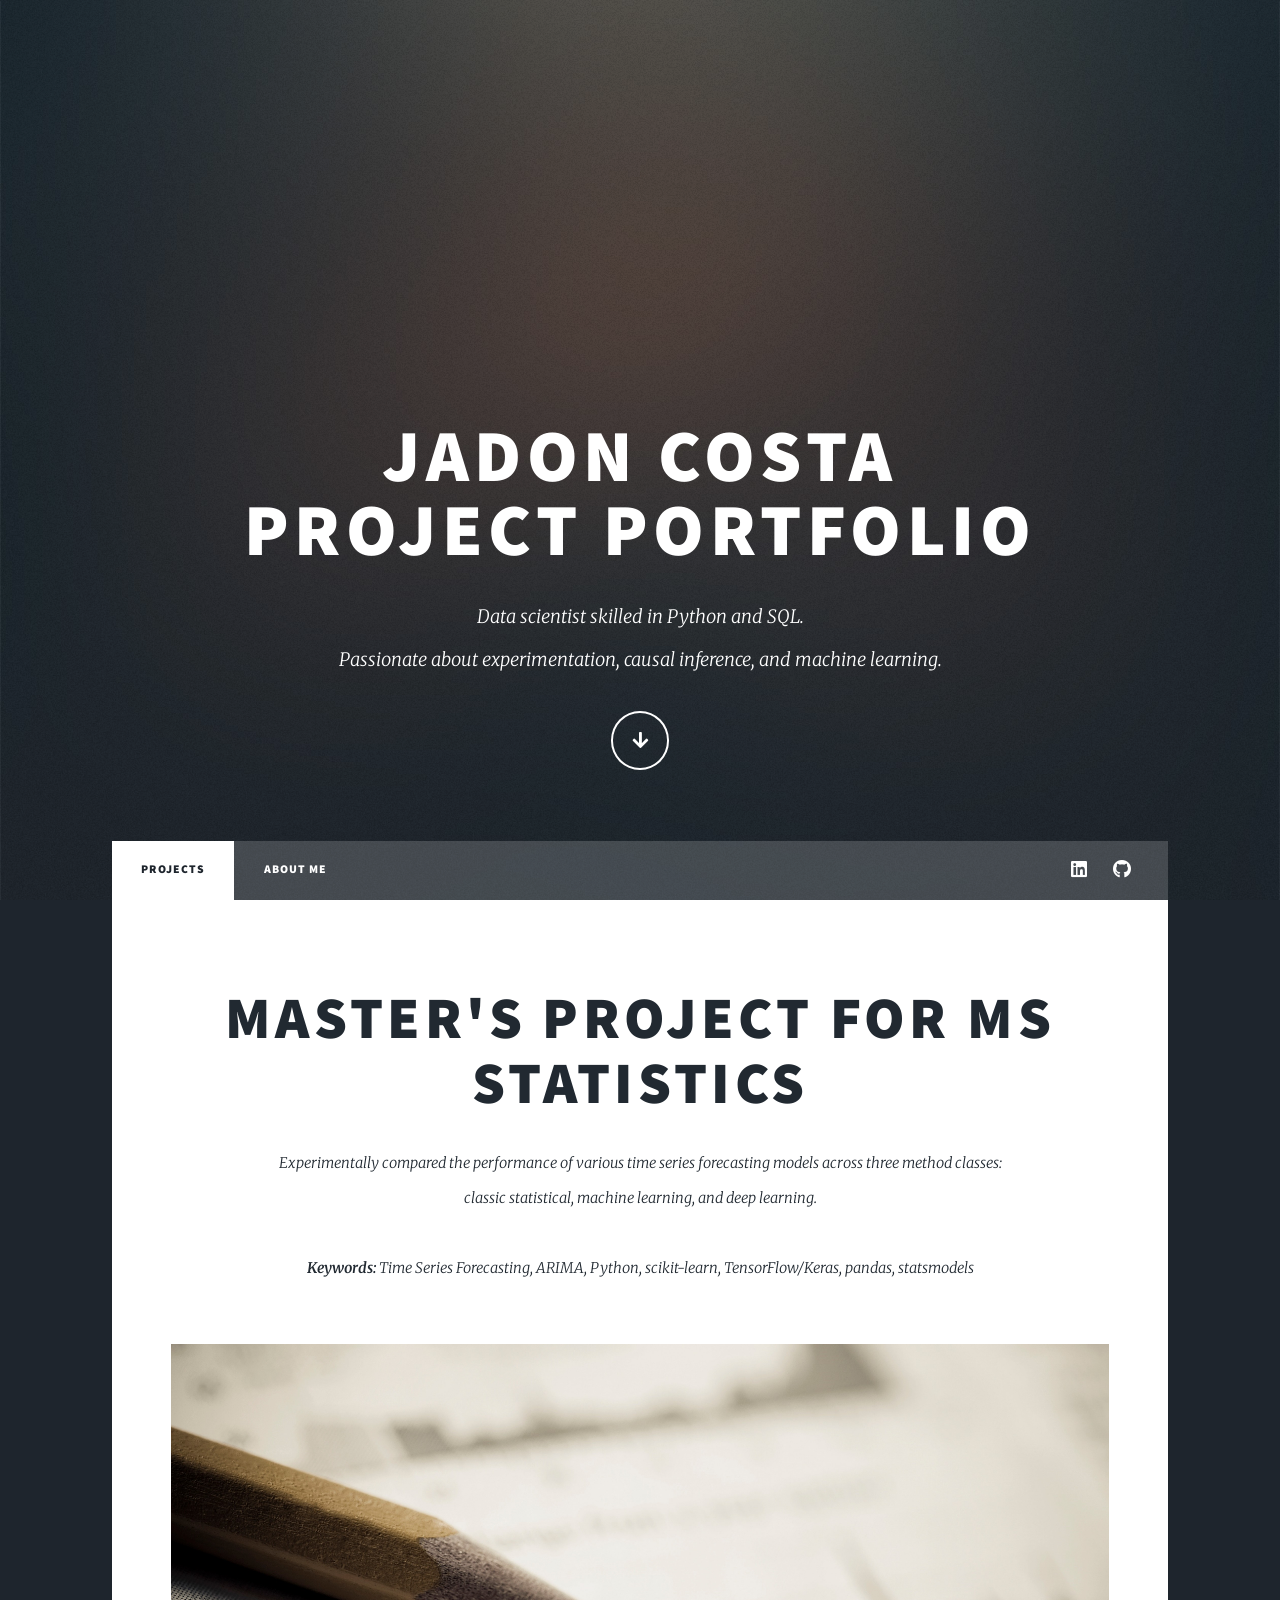
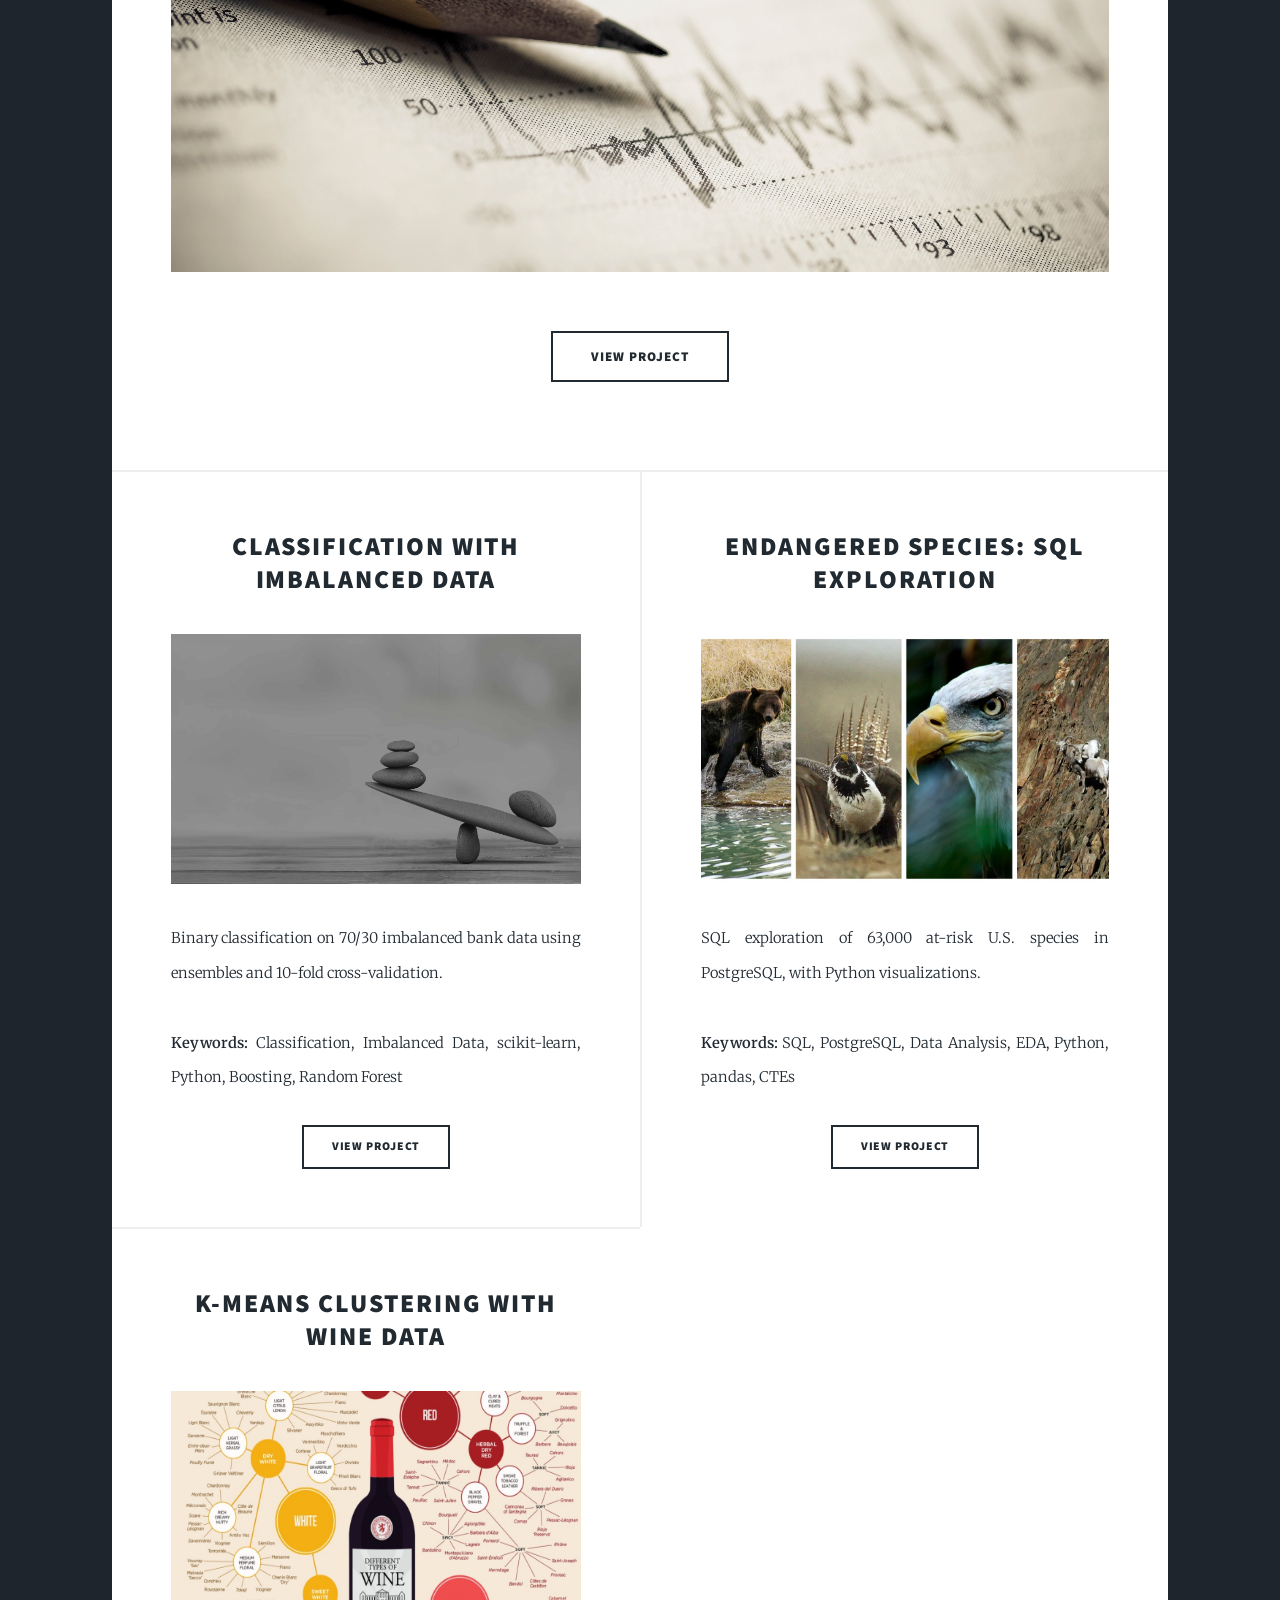
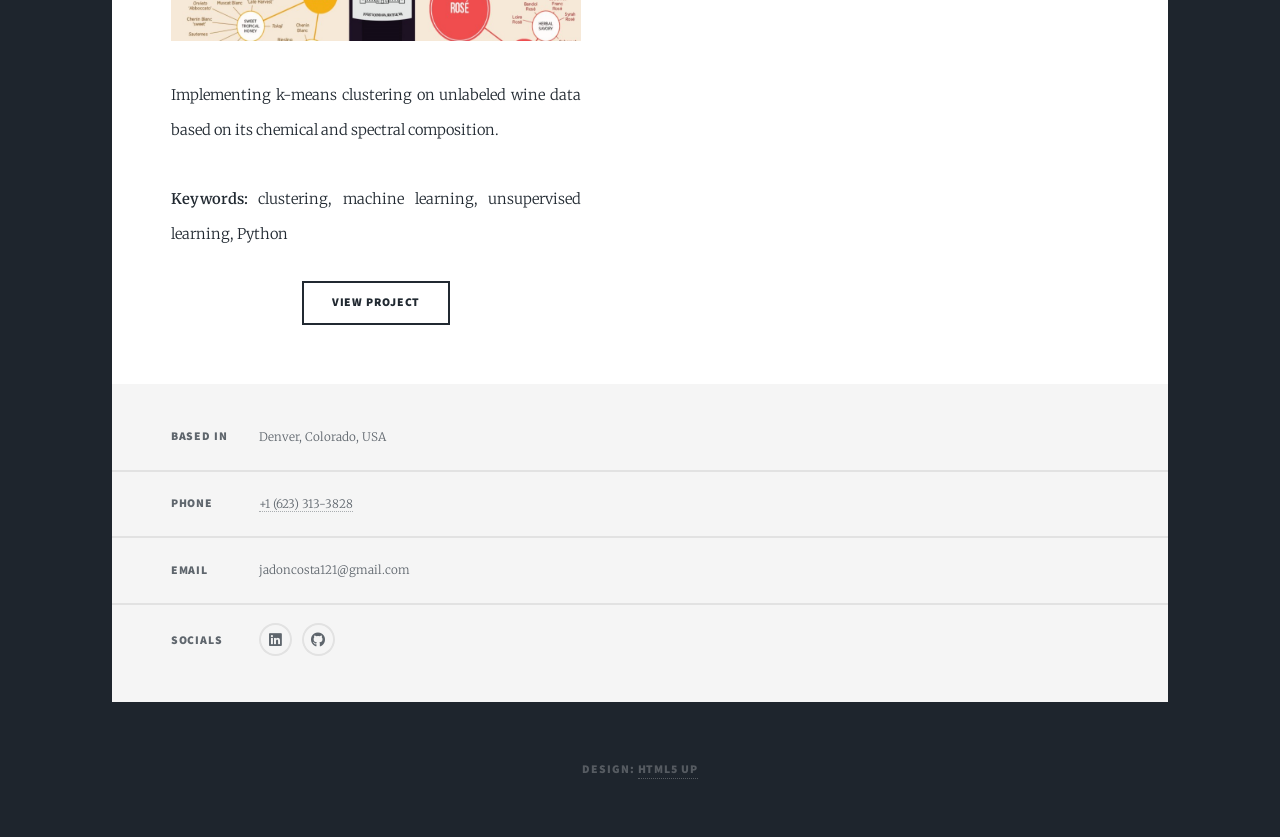
==== commit 6caacc2e: "Update Endangered Species card and link to README" ====
--- a/index.html
+++ b/index.html
@@ -88,14 +88,14 @@
 									<!--Endangered Species Database Project-->
 								<article>
 									<header>
-										<h2><a href="https://github.com/jadonc121/Endangered-Species-Database/blob/main/U.S.%20Endangered%20Species%20Database.ipynb">Endangered Species Database<br/>
+										<h2><a href="https://github.com/jadonc121/Endangered-Species-Database">Endangered Species: SQL Exploration</a></h2>
 									</header>
-									<a href="https://github.com/jadonc121/Endangered-Species-Database/blob/main/U.S.%20Endangered%20Species%20Database.ipynb" class="image fit"><img src="images/animals1.jpg" alt="Collage of endangered U.S. wildlife: a grizzly bear, sage grouse, bald eagle, and bighorn sheep" width="400" height="250"/></a>
-									<p>Exploring a database about endangered species in the U.S. using PostgreSQL.<br /><br />
-									<b>Keywords:</b> SQL, PostgreSQL, database, query, data visualization
+									<a href="https://github.com/jadonc121/Endangered-Species-Database" class="image fit"><img src="images/animals1.jpg" alt="Collage of endangered U.S. wildlife: a grizzly bear, sage grouse, bald eagle, and bighorn sheep" width="400" height="250"/></a>
+									<p>SQL exploration of 63,000 at-risk U.S. species in PostgreSQL, with Python visualizations.<br /><br />
+									<b>Keywords:</b> SQL, PostgreSQL, Data Analysis, EDA, Python, pandas, CTEs
 									</p>
 									<ul class="actions special">
-										<li><a href="https://github.com/jadonc121/Endangered-Species-Database/blob/main/U.S.%20Endangered%20Species%20Database.ipynb" class="button">View Project</a></li>
+										<li><a href="https://github.com/jadonc121/Endangered-Species-Database" class="button">View Project</a></li>
 									</ul>
 								</article>
 
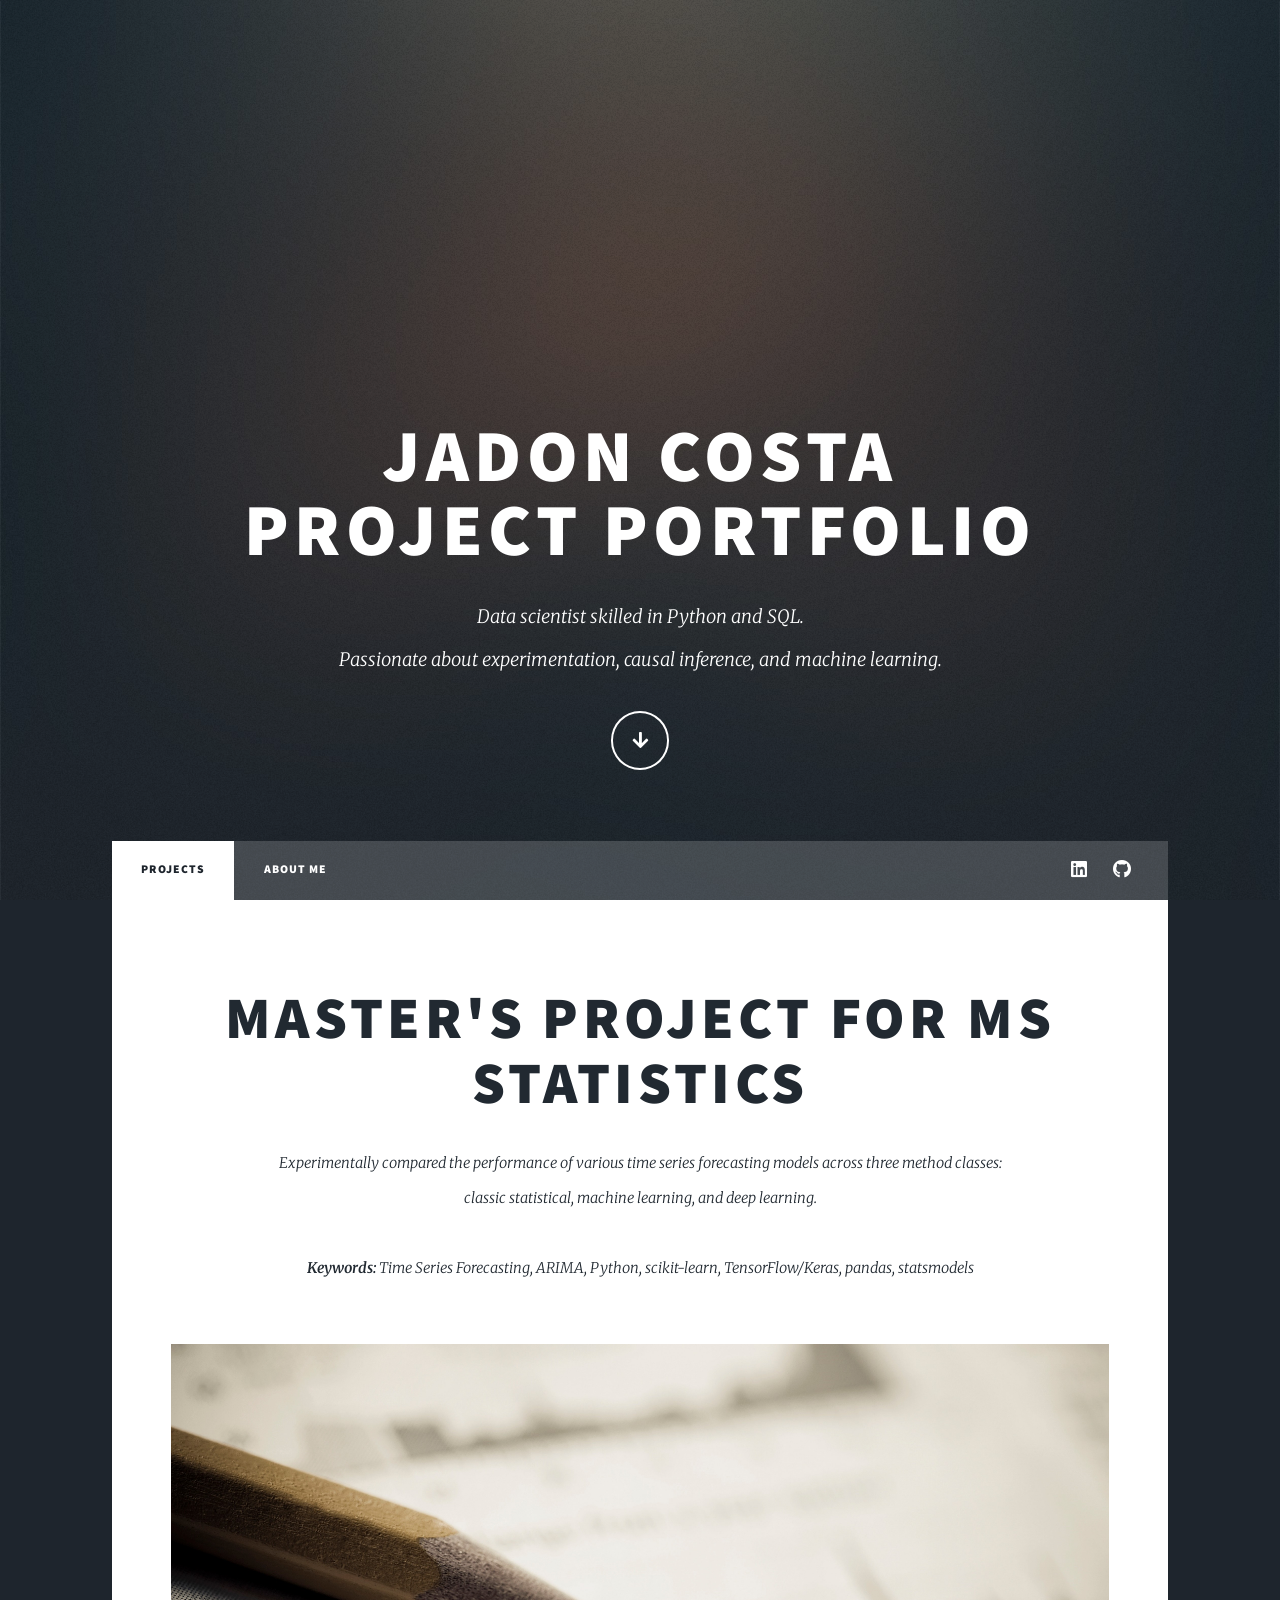
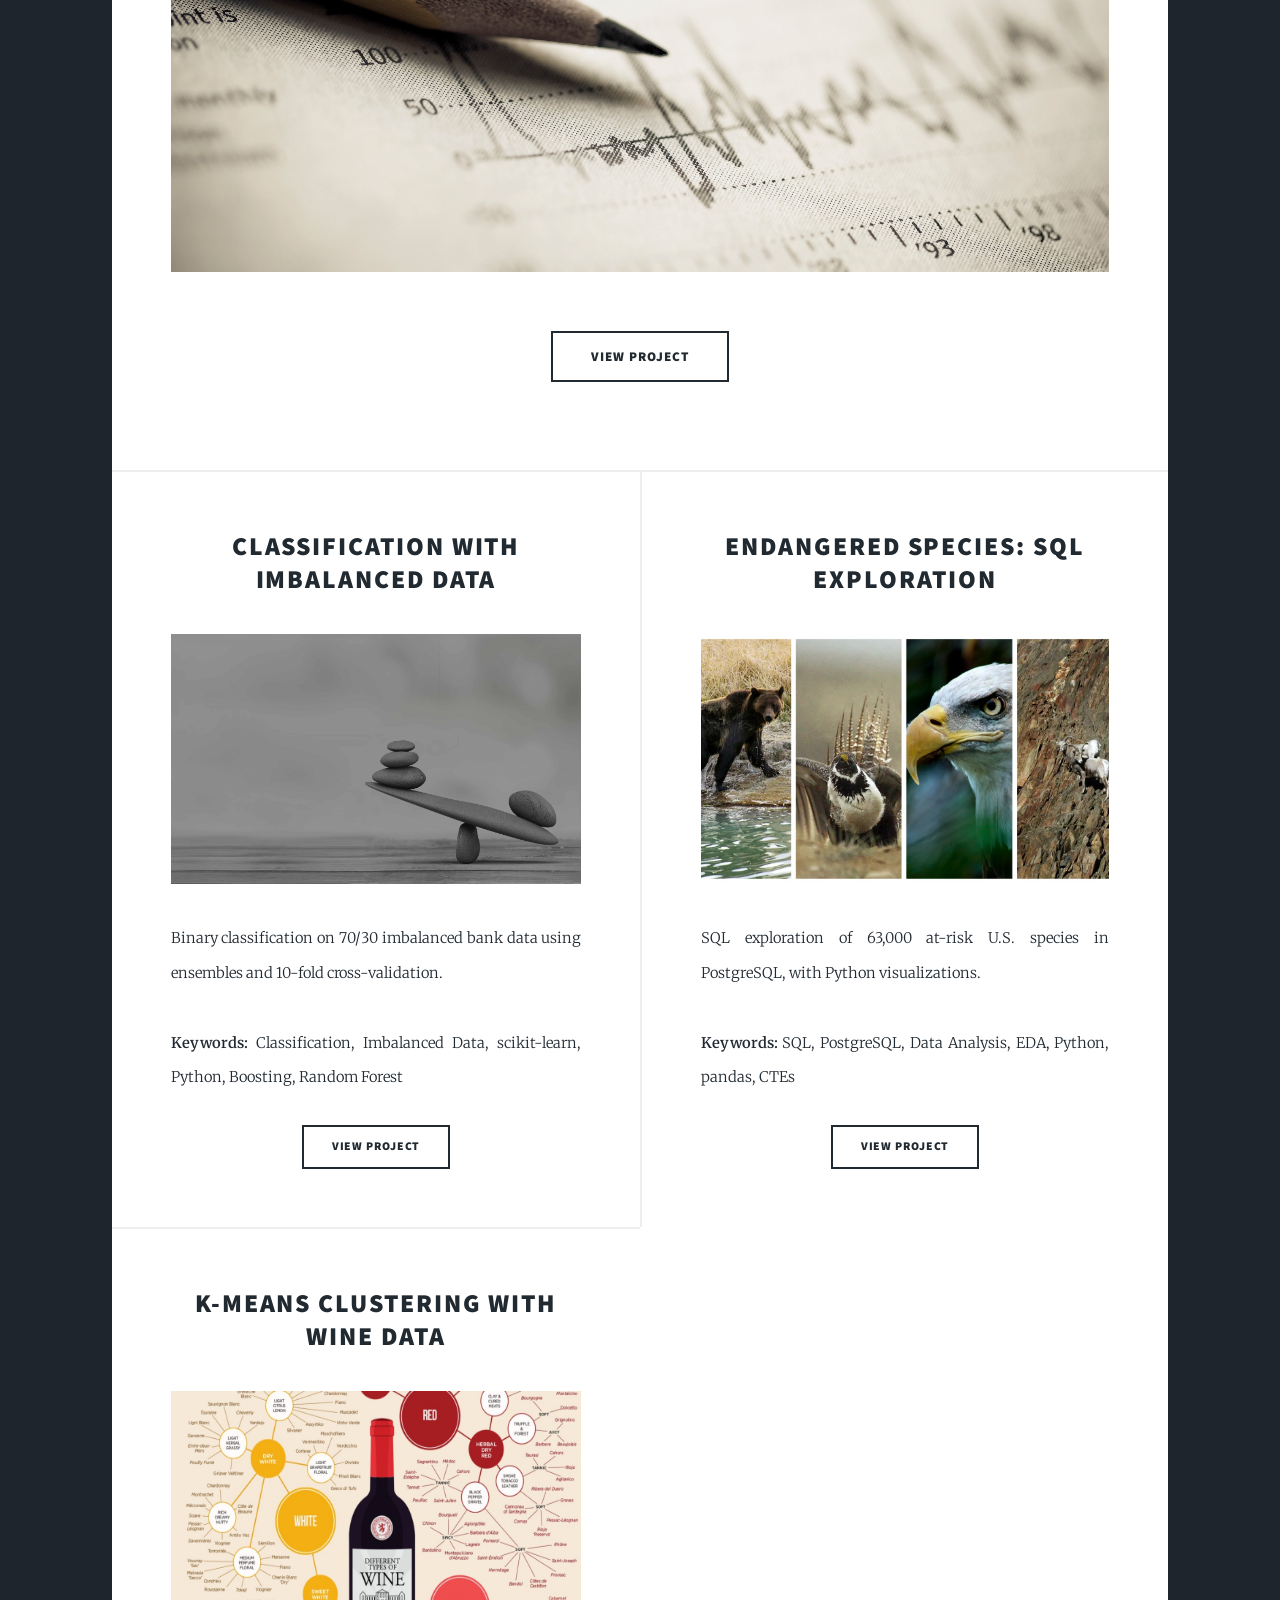
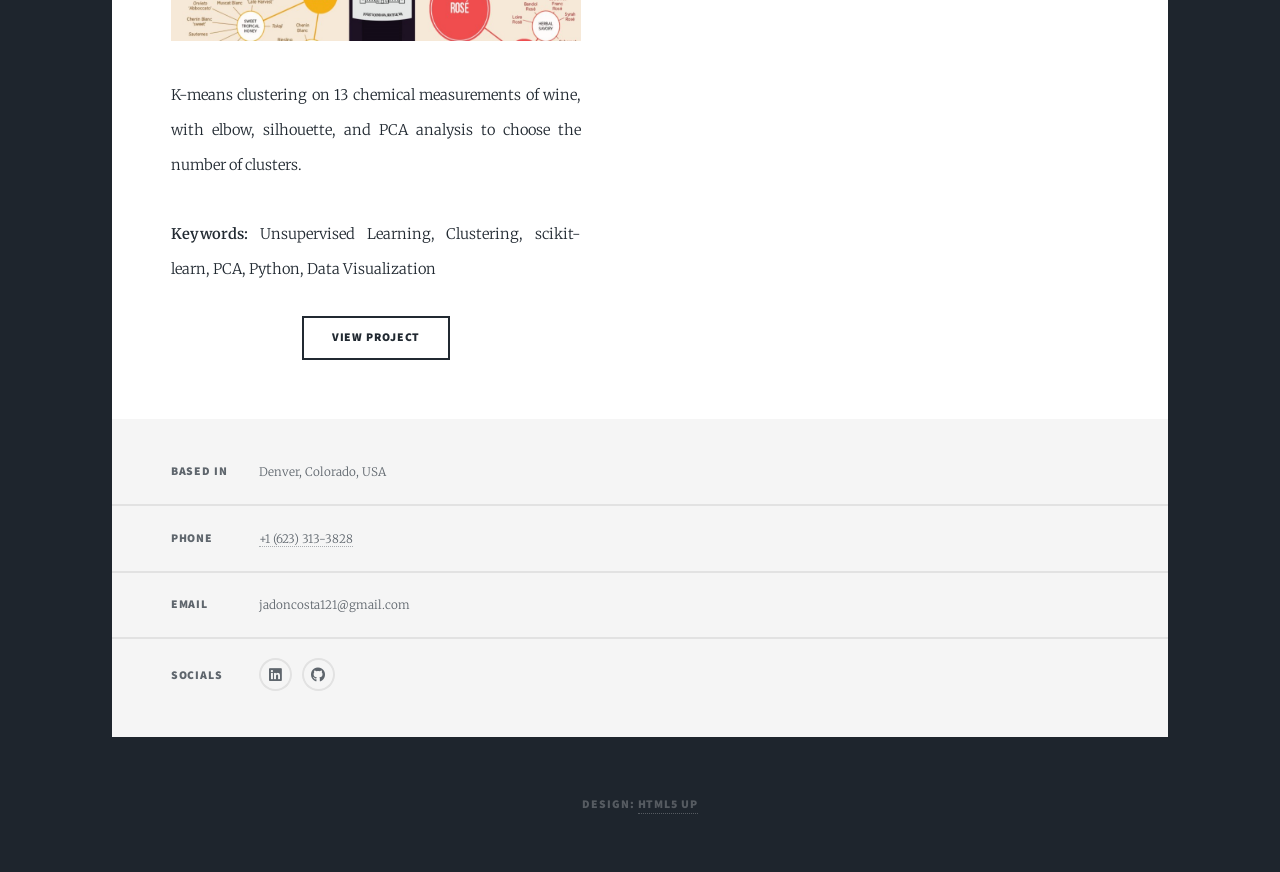
==== commit ae6d895a: "Update Wine Clustering card and link to README" ====
--- a/index.html
+++ b/index.html
@@ -102,14 +102,14 @@
 									<!--K-means Clustering Project-->
 								<article>
 									<header>
-										<h2><a href="https://github.com/jadonc121/K-means-Clustering-with-Wine-Data/blob/main/K%20Means%20Clustering%20on%20Wine%20Data.ipynb">K-means Clustering with Wine Data<br/>
+										<h2><a href="https://github.com/jadonc121/K-means-Clustering-with-Wine-Data">K-means Clustering with Wine Data</a></h2>
 									</header>
-									<a href="https://github.com/jadonc121/K-means-Clustering-with-Wine-Data/blob/main/K%20Means%20Clustering%20on%20Wine%20Data.ipynb" class="image fit"><img src="images/wine5.jpg" alt="Infographic mapping wine types by flavor and grape variety" width="400" height="250"/></a>
-									<p>Implementing k-means clustering on unlabeled wine data based on its chemical and spectral composition.<br /><br />
-									<b>Keywords:</b> clustering, machine learning, unsupervised learning, Python
+									<a href="https://github.com/jadonc121/K-means-Clustering-with-Wine-Data" class="image fit"><img src="images/wine5.jpg" alt="Infographic mapping wine types by flavor and grape variety" width="400" height="250"/></a>
+									<p>K-means clustering on 13 chemical measurements of wine, with elbow, silhouette, and PCA analysis to choose the number of clusters.<br /><br />
+									<b>Keywords:</b> Unsupervised Learning, Clustering, scikit-learn, PCA, Python, Data Visualization
 									</p>
 									<ul class="actions special">
-										<li><a href="https://github.com/jadonc121/K-means-Clustering-with-Wine-Data/blob/main/K%20Means%20Clustering%20on%20Wine%20Data.ipynb" class="button">View Project</a></li>
+										<li><a href="https://github.com/jadonc121/K-means-Clustering-with-Wine-Data" class="button">View Project</a></li>
 									</ul>
 								</article>
 							</section>
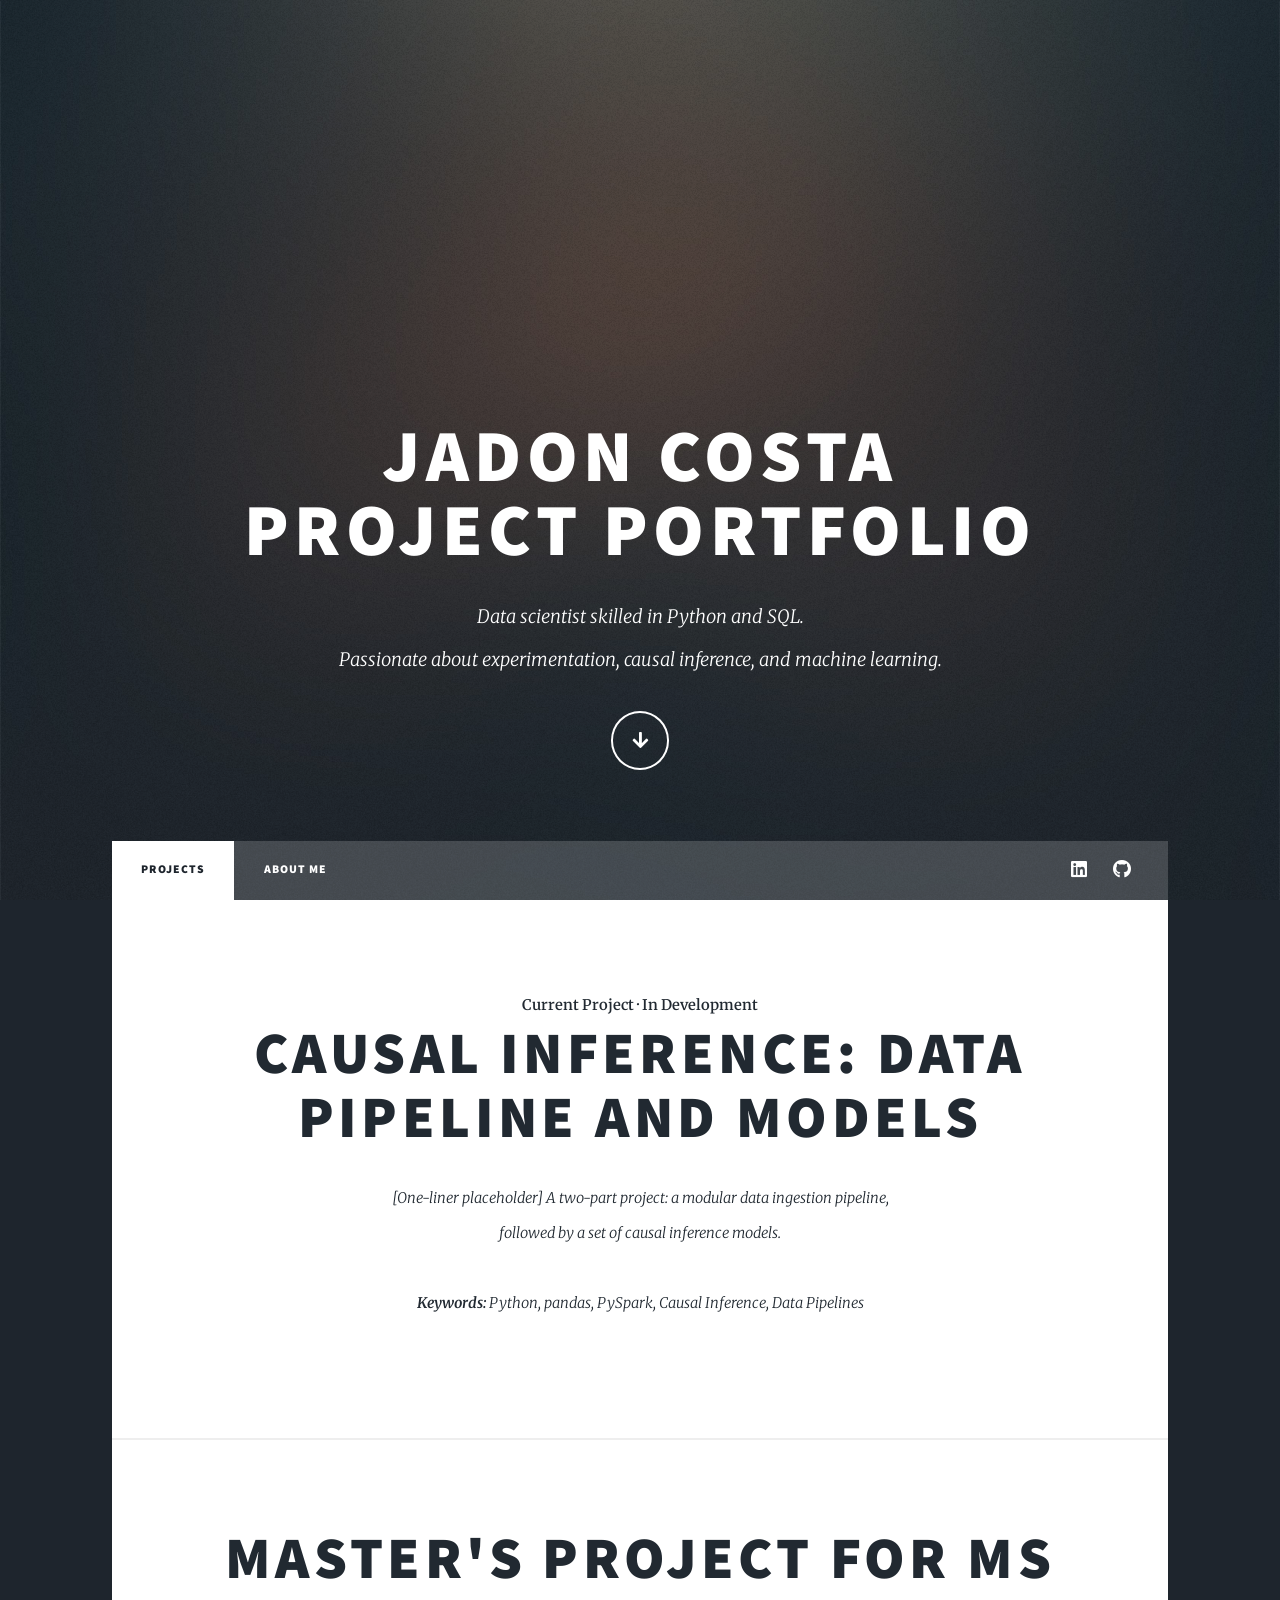
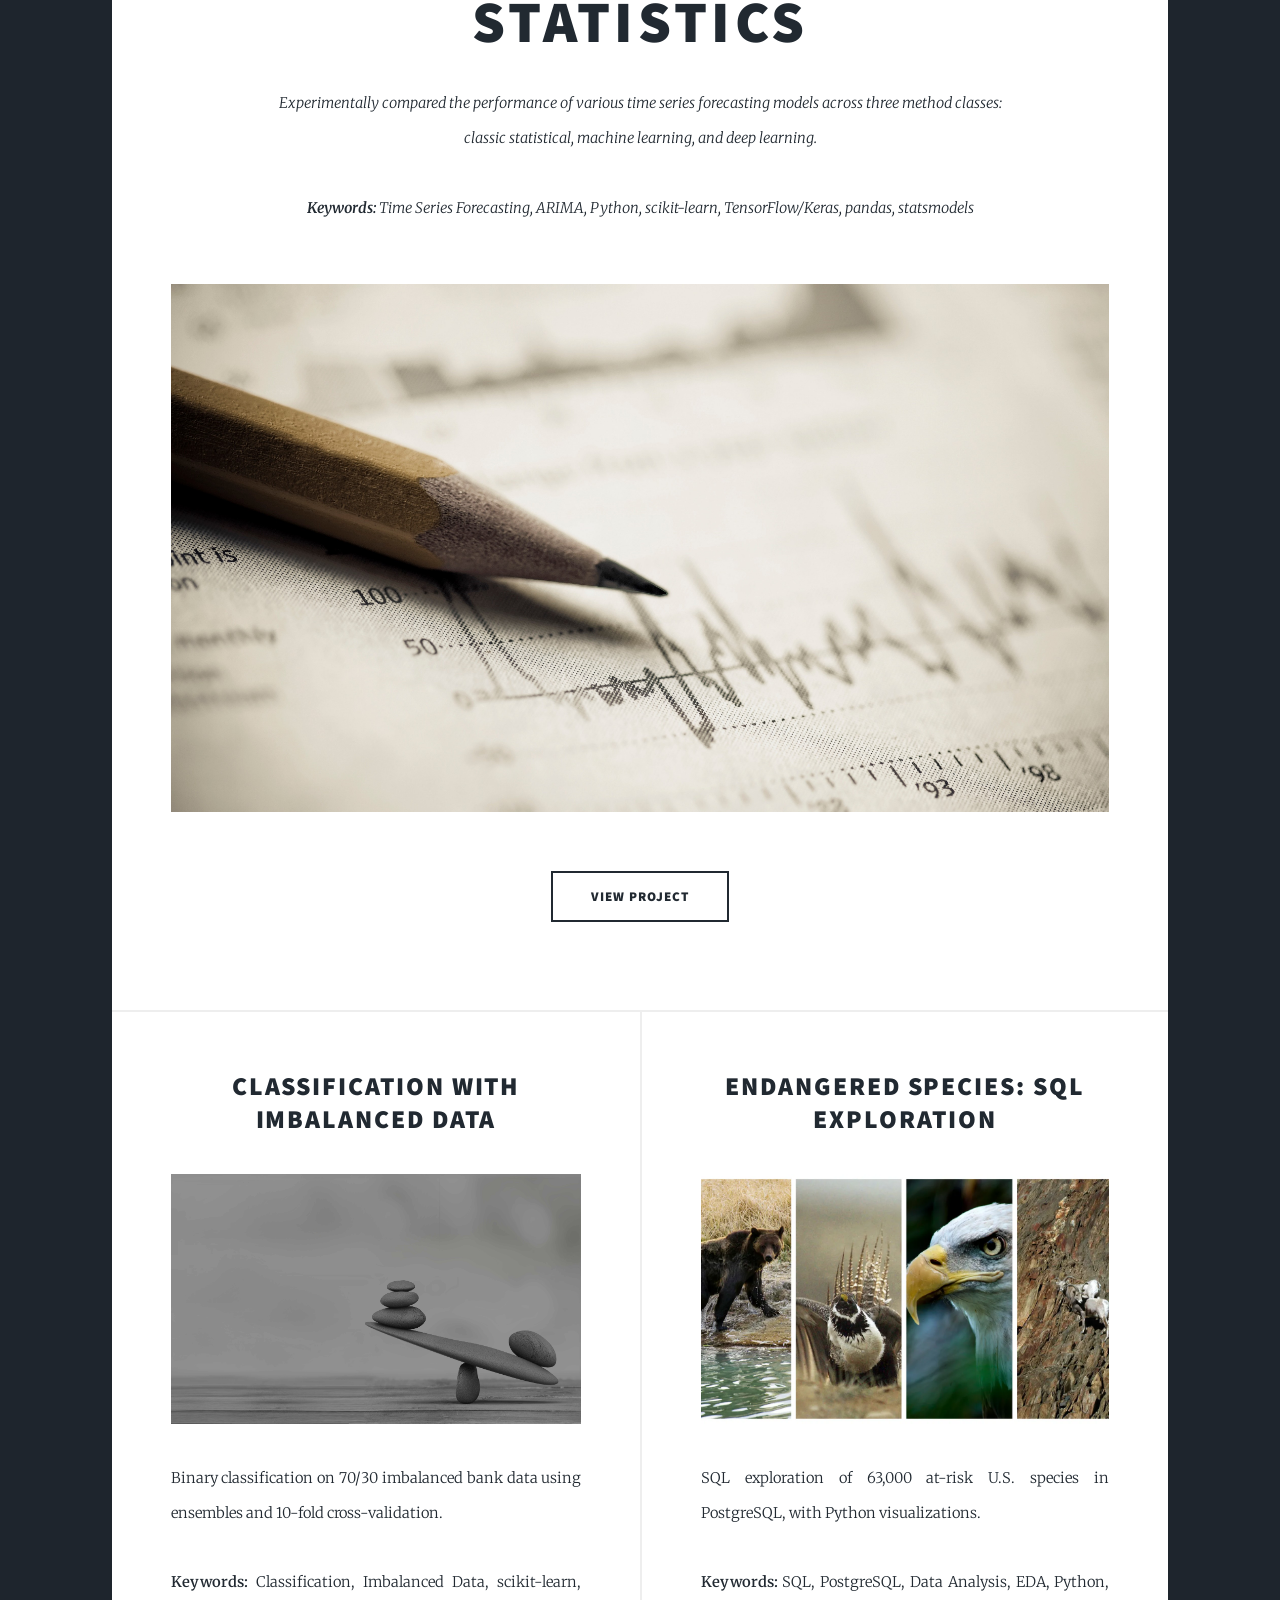
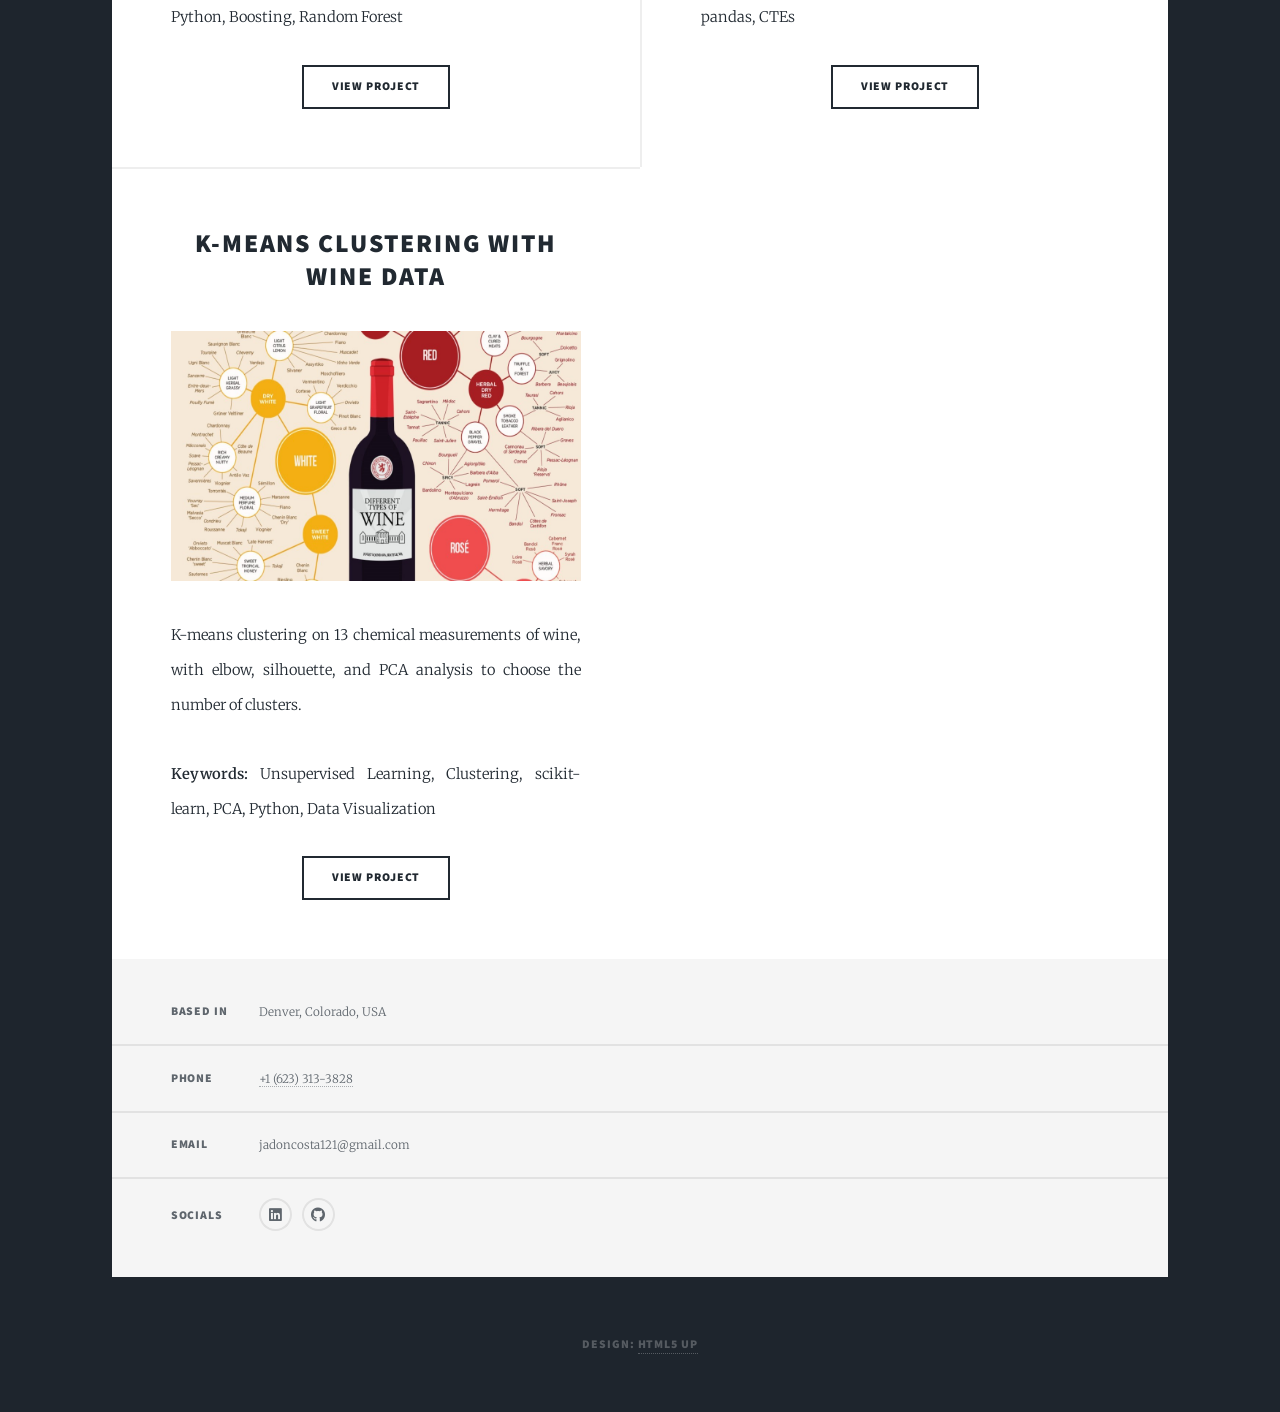
==== commit 952b0431: "Add placeholder card for current project" ====
--- a/index.html
+++ b/index.html
@@ -50,6 +50,19 @@
 
 				<!-- Main -->
 					<div id="main">
+
+						<!-- Featured Post - Current Project (in development). PLACEHOLDER: outline only, not linked yet -->
+							<article class="post featured">
+								<header class="major">
+									<span><b>Current Project &middot; In Development</b></span>
+									<h2>Causal Inference: Data Pipeline and Models</h2>
+									<p>[One-liner placeholder] A two-part project: a modular data ingestion pipeline,<br />
+									followed by a set of causal inference models.<br /><br />
+									<b>Keywords:</b> Python, pandas, PySpark, Causal Inference, Data Pipelines
+								</p>
+								</header>
+								<!-- TODO: add the link to the project README once it is ready (repo: jadonc121/causal-inference) -->
+							</article>
 
 						<!-- Featured Post - Master's Project: Time Series-->
 							<article class="post featured">
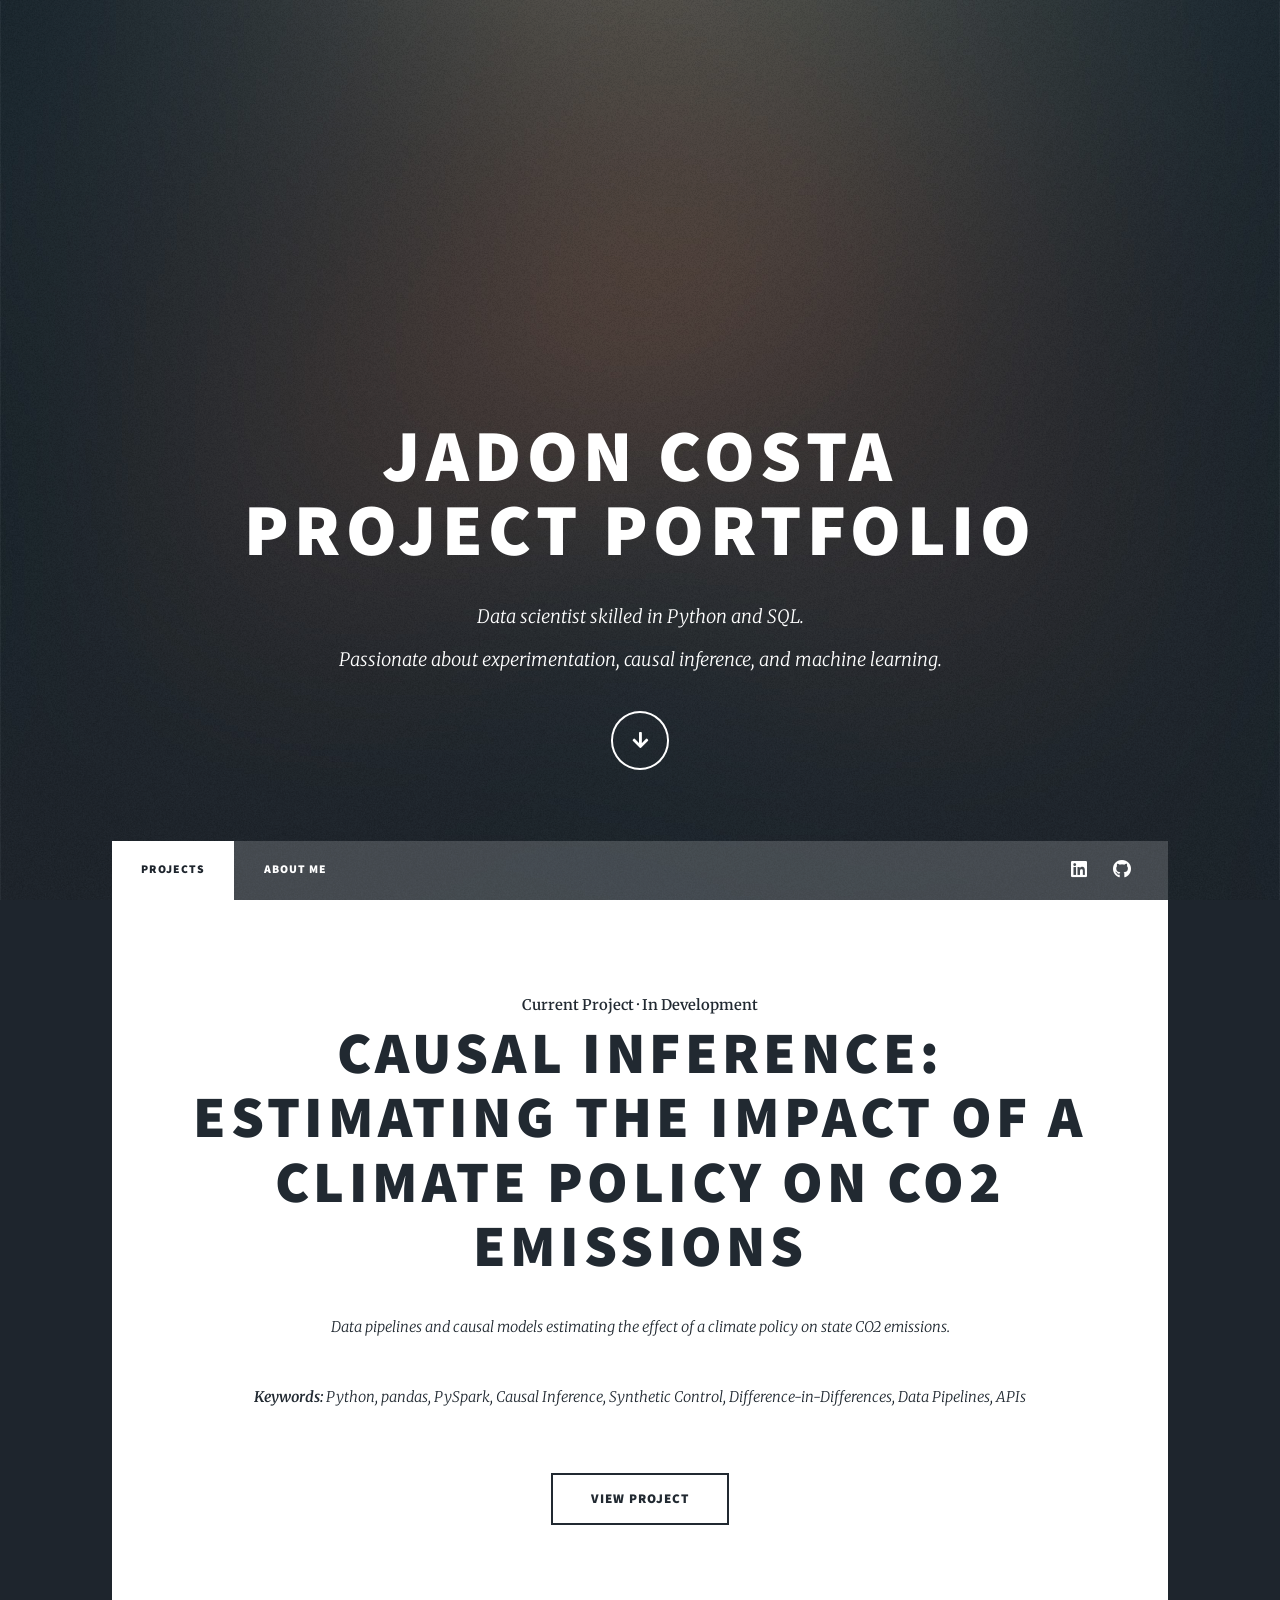
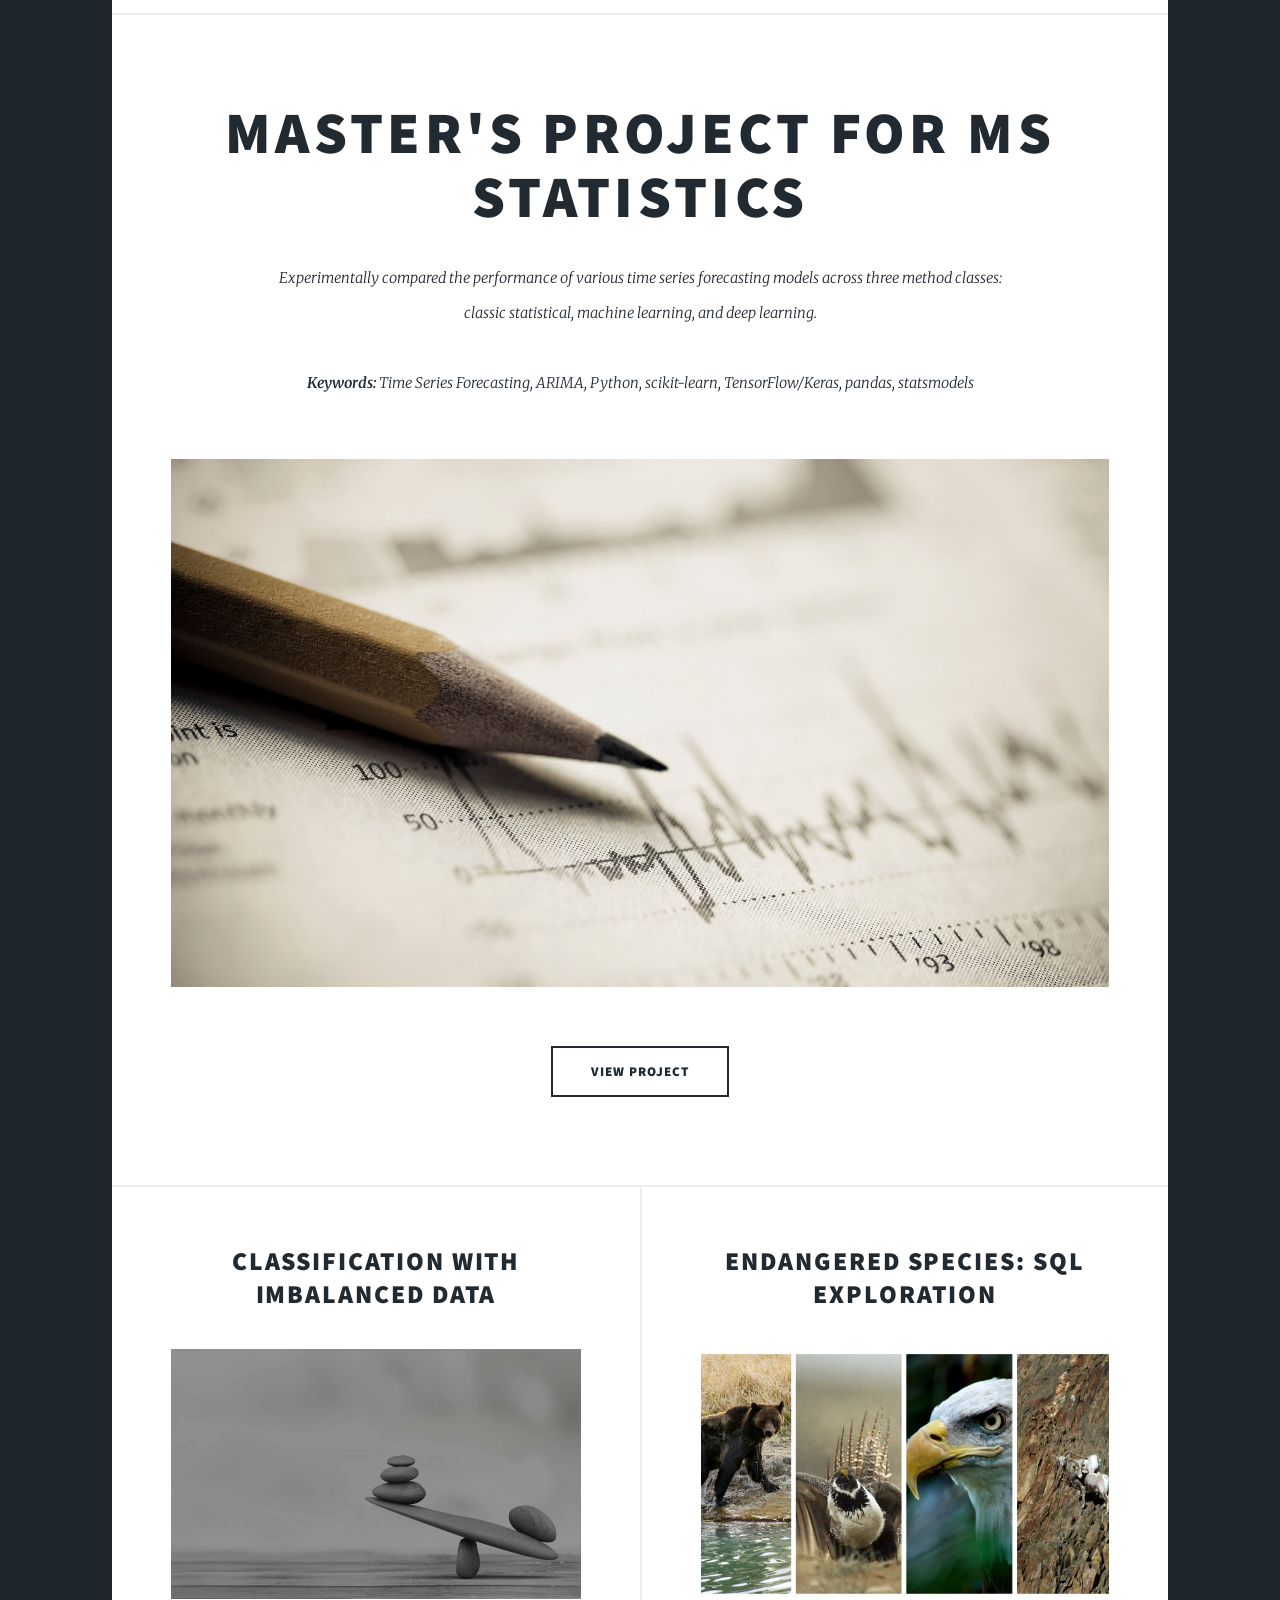
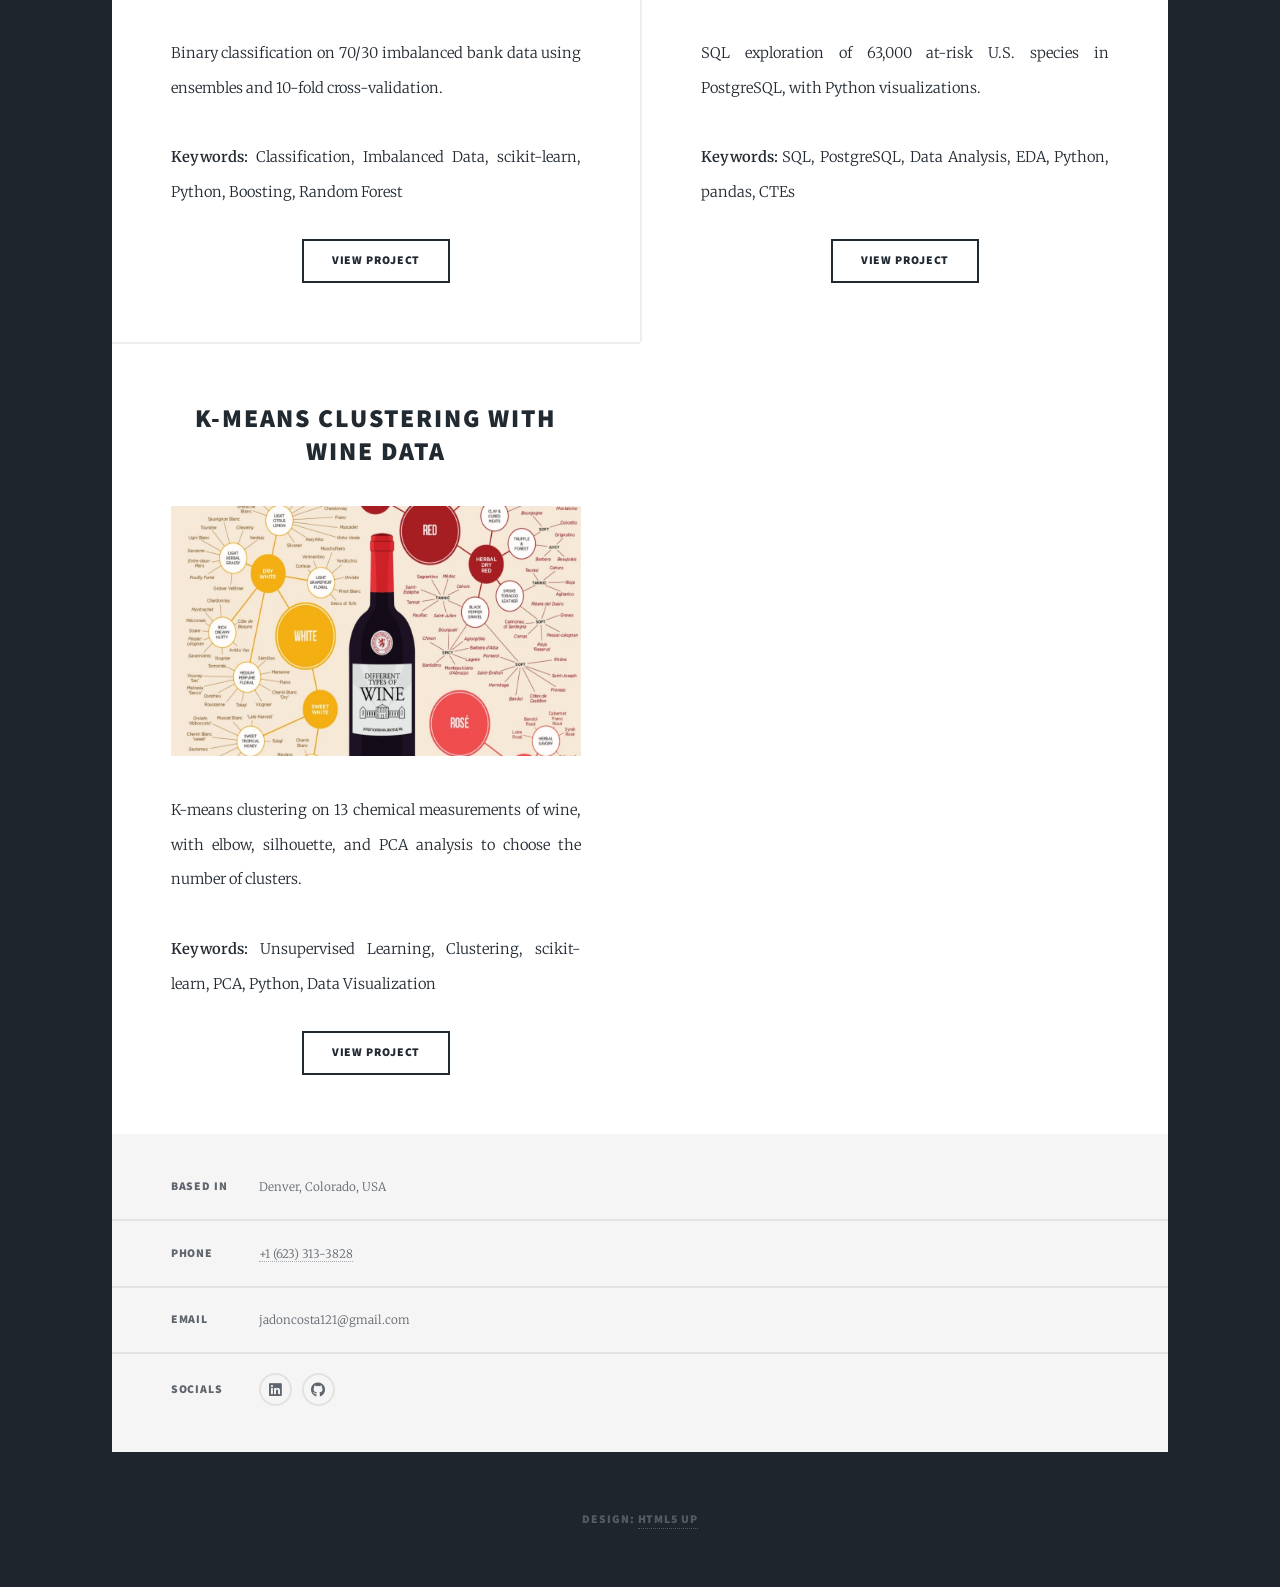
==== commit bcc98f7c: "Finalize current project card and link to repo" ====
--- a/index.html
+++ b/index.html
@@ -51,17 +51,18 @@
 				<!-- Main -->
 					<div id="main">
 
-						<!-- Featured Post - Current Project (in development). PLACEHOLDER: outline only, not linked yet -->
+						<!-- Featured Post - Current Project (in development) -->
 							<article class="post featured">
 								<header class="major">
 									<span><b>Current Project &middot; In Development</b></span>
-									<h2>Causal Inference: Data Pipeline and Models</h2>
-									<p>[One-liner placeholder] A two-part project: a modular data ingestion pipeline,<br />
-									followed by a set of causal inference models.<br /><br />
-									<b>Keywords:</b> Python, pandas, PySpark, Causal Inference, Data Pipelines
+									<h2><a href="https://github.com/jadonc121/causal-inference">Causal Inference: Estimating the Impact of a Climate Policy on CO2 Emissions</a></h2>
+									<p>Data pipelines and causal models estimating the effect of a climate policy on state CO2 emissions.<br /><br />
+									<b>Keywords:</b> Python, pandas, PySpark, Causal Inference, Synthetic Control, Difference-in-Differences, Data Pipelines, APIs
 								</p>
 								</header>
-								<!-- TODO: add the link to the project README once it is ready (repo: jadonc121/causal-inference) -->
+								<ul class="actions special">
+									<li><a href="https://github.com/jadonc121/causal-inference" class="button large">View Project</a></li>
+								</ul>
 							</article>
 
 						<!-- Featured Post - Master's Project: Time Series-->
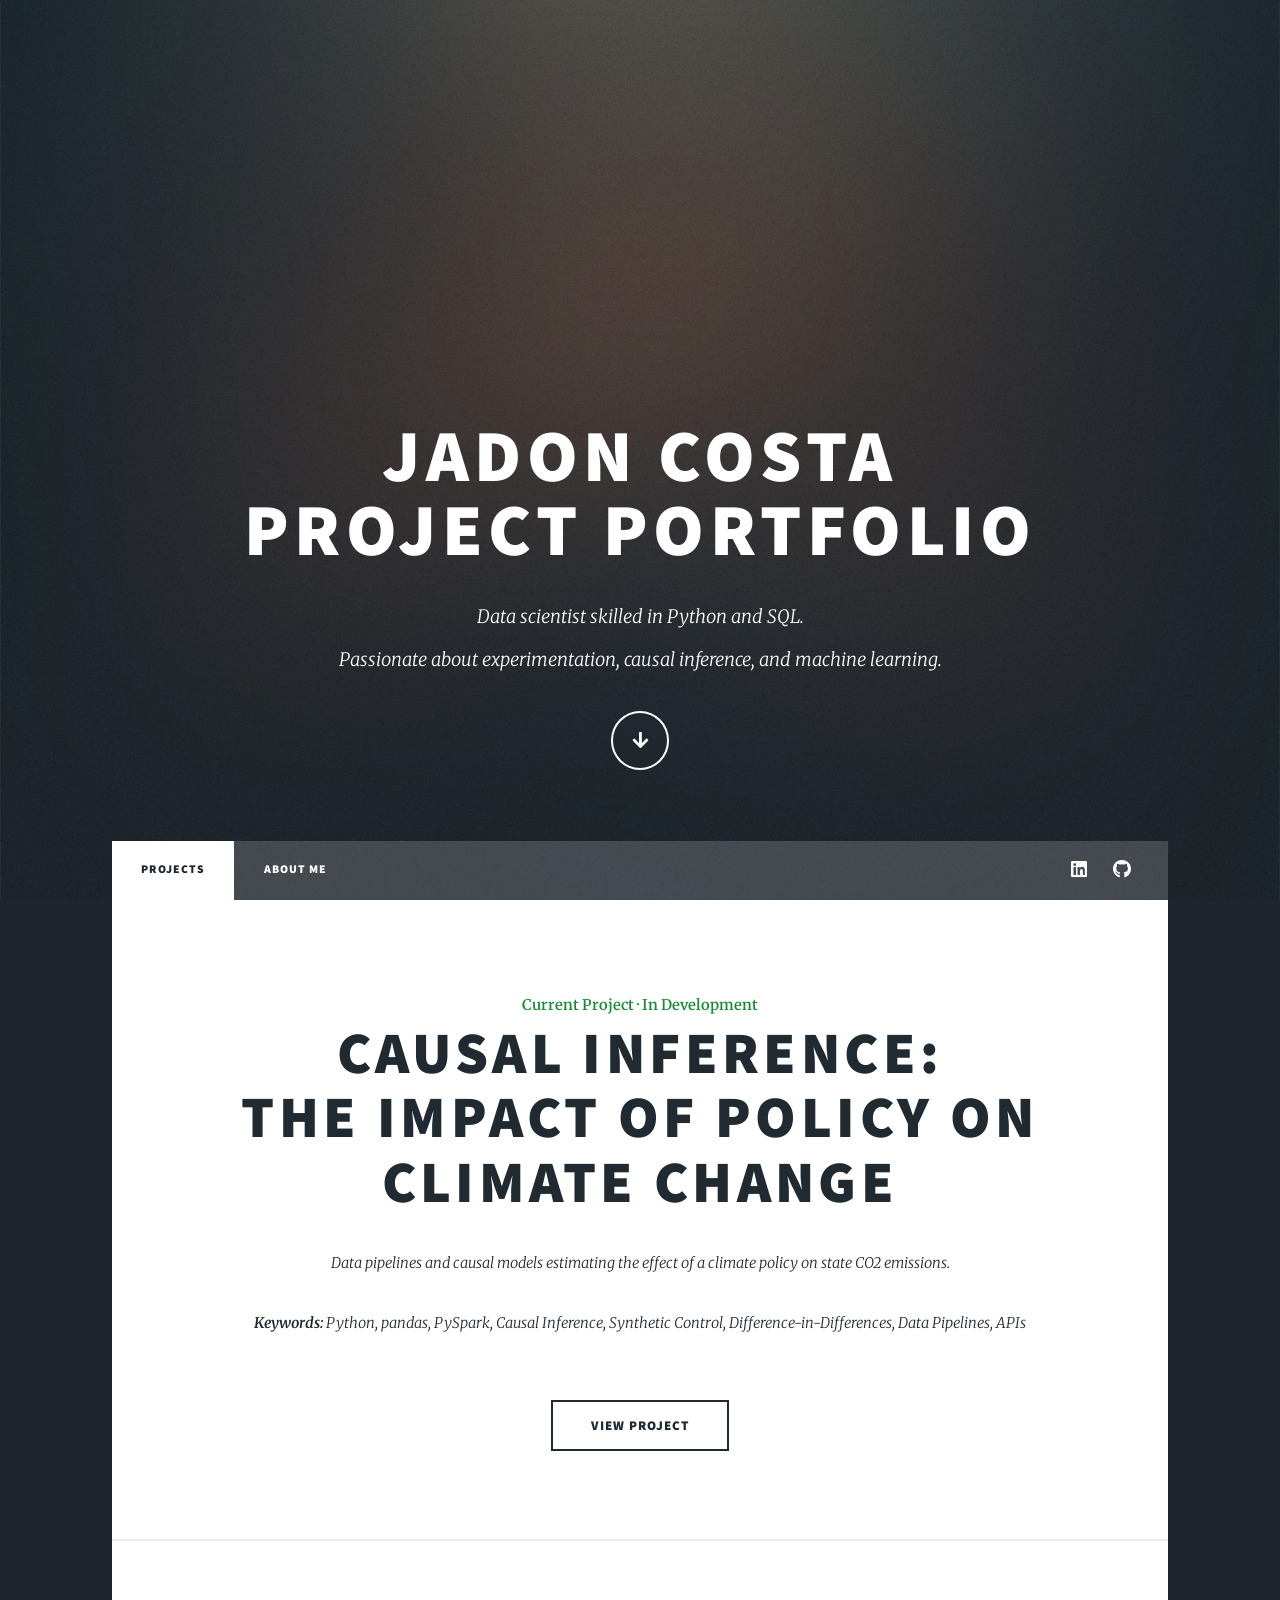
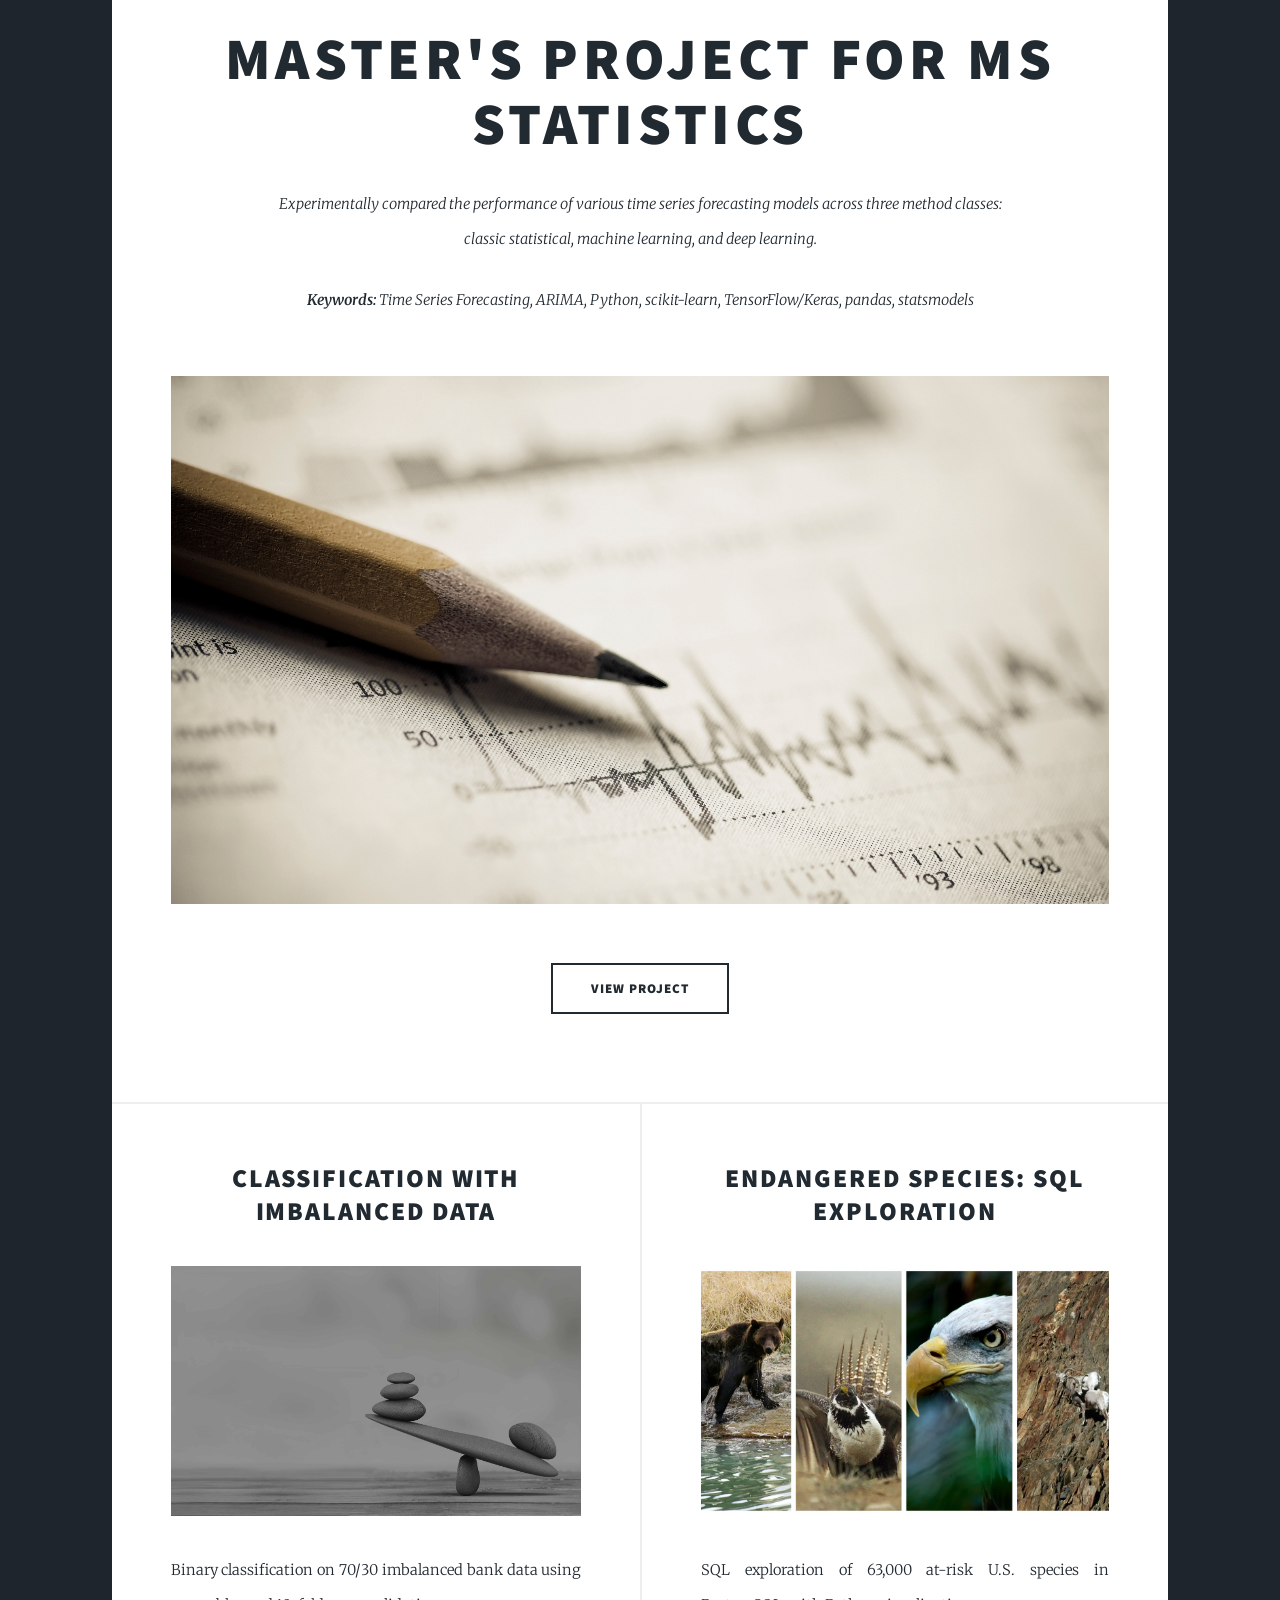
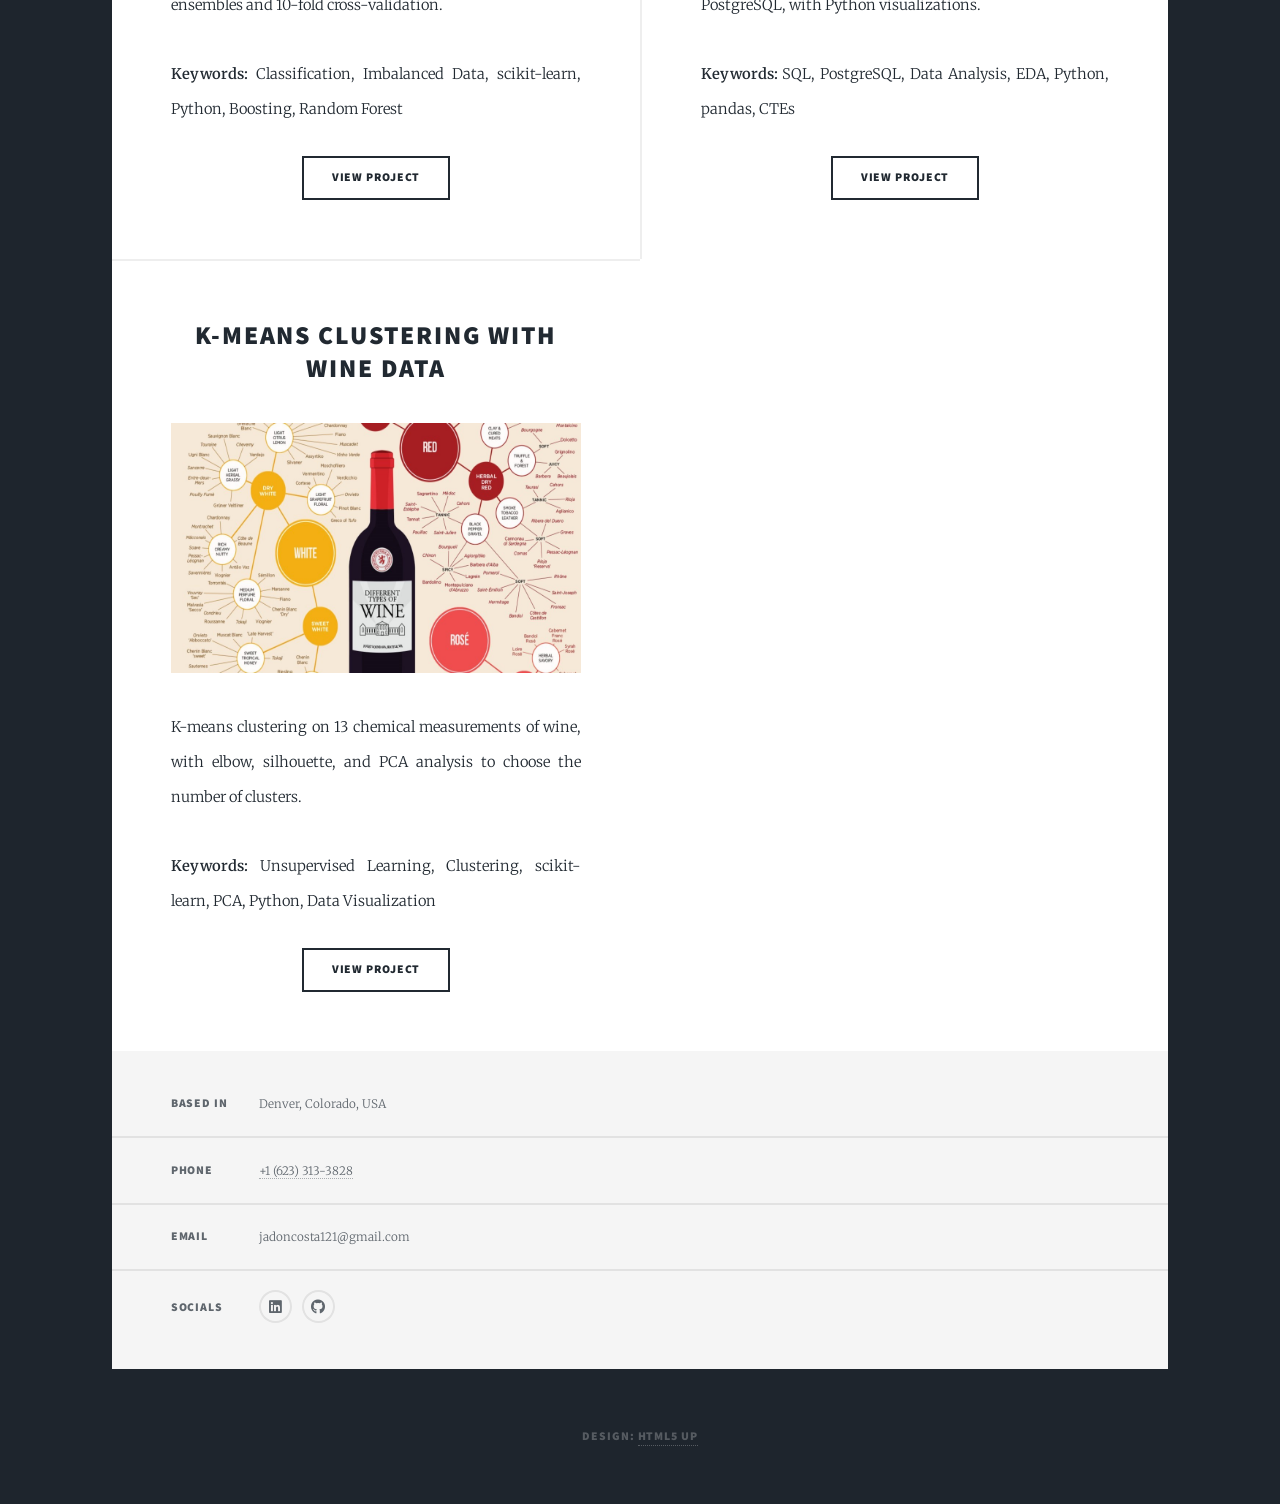
==== commit f96c3c7f: "Fix keyword spacing, add status label, fit titles" ====
--- a/index.html
+++ b/index.html
@@ -54,10 +54,10 @@
 						<!-- Featured Post - Current Project (in development) -->
 							<article class="post featured">
 								<header class="major">
-									<span><b>Current Project &middot; In Development</b></span>
-									<h2><a href="https://github.com/jadonc121/causal-inference">Causal Inference: Estimating the Impact of a Climate Policy on CO2 Emissions</a></h2>
-									<p>Data pipelines and causal models estimating the effect of a climate policy on state CO2 emissions.<br /><br />
-									<b>Keywords:</b> Python, pandas, PySpark, Causal Inference, Synthetic Control, Difference-in-Differences, Data Pipelines, APIs
+									<span class="status-label"><b>Current Project &middot; In Development</b></span>
+									<h2><a href="https://github.com/jadonc121/causal-inference"><span class="title-line">Causal Inference:</span> The Impact of Policy on Climate Change</a></h2>
+									<p>Data pipelines and causal models estimating the effect of a climate policy on state CO2 emissions.
+									<span class="keywords"><b>Keywords:</b> Python, pandas, PySpark, Causal Inference, Synthetic Control, Difference-in-Differences, Data Pipelines, APIs</span>
 								</p>
 								</header>
 								<ul class="actions special">
@@ -72,8 +72,8 @@
 									<!--<span><b>University of Colorado Denver</b></span>-->
 									<p>Experimentally compared the performance of various time series 
 									forecasting models across three method classes:<br /> 
-									classic statistical, machine learning, and deep learning.<br /><br />
-									<b>Keywords:</b> Time Series Forecasting, ARIMA, Python, scikit-learn, TensorFlow/Keras, pandas, statsmodels
+									classic statistical, machine learning, and deep learning.
+									<span class="keywords"><b>Keywords:</b> Time Series Forecasting, ARIMA, Python, scikit-learn, TensorFlow/Keras, pandas, statsmodels</span>
 								</p>
 								</header>
 								<a href="https://github.com/jadonc121/MS-Statistics-Project" class="image main"><img src="images/Picture1.jpg" alt="Pencil resting on a printed time series chart" /></a>
--- a/assets/css/main.css
+++ b/assets/css/main.css
@@ -3476,7 +3476,7 @@
 			}
 
 				#intro h1 {
-					font-size: clamp(1.9rem, 8.5vw, 3rem);
+					font-size: clamp(1.3rem, 7.2vw, 3rem);
 					line-height: 1.1;
 					margin-bottom: 1rem;
 				}
@@ -4728,3 +4728,94 @@
 	#nav ul.links li.active a:focus-visible {
 		outline-color: #5f666d;
 	}
+
+/* About page name: smaller than the template default */
+
+	#main > .post header.major > h1 {
+		font-size: 3rem;
+	}
+
+	@media screen and (max-width: 736px) {
+
+		#main > .post header.major > h1 {
+			font-size: 2rem;
+		}
+
+	}
+
+/* About page: one degree per line (the template hides <br> in headers on small screens) */
+
+	.degree {
+		display: block;
+	}
+
+/* About page: on phones, stack each skills label above its list */
+
+	@media screen and (max-width: 736px) {
+
+		table.skills tbody tr {
+			display: block;
+			padding: 0.75rem 0;
+		}
+
+		table.skills td {
+			display: block;
+			padding: 0 0.75rem;
+		}
+
+		table.skills td:first-child {
+			margin-bottom: 0.25rem;
+		}
+
+	}
+
+/* Featured cards: keywords on their own line with a gap (the template hides <br> inside headers on small screens) */
+
+	#main > .post.featured .keywords {
+		display: block;
+		margin-top: 1.75rem;
+	}
+
+/* "In Development" label: green (4.6:1 on white, passes AA) */
+
+	.status-label,
+	.status-label b {
+		color: #1b8739;
+	}
+
+/* Intro title: keep "Project Portfolio" on one line (two lines total) on tablets too */
+
+	@media screen and (min-width: 737px) and (max-width: 980px) {
+
+		#intro h1 {
+			font-size: clamp(1.3rem, 7.2vw, 5rem);
+		}
+
+	}
+
+/* Phones: featured project titles at the same size as the smaller project cards */
+
+	@media screen and (max-width: 736px) {
+
+		#main > .post.featured header.major h2 {
+			font-size: 1.75rem;
+			line-height: 1.3;
+		}
+
+	}
+
+/* Card titles: first part on its own line (the template hides <br> inside headers on small screens) */
+
+	.title-line {
+		display: block;
+	}
+
+/* Tablets: smaller featured titles so "Causal Inference:" stays on one line */
+
+	@media screen and (min-width: 737px) and (max-width: 980px) {
+
+		#main > .post.featured header.major h2 {
+			font-size: clamp(1.75rem, 6.2vw, 4rem);
+		}
+
+	}
